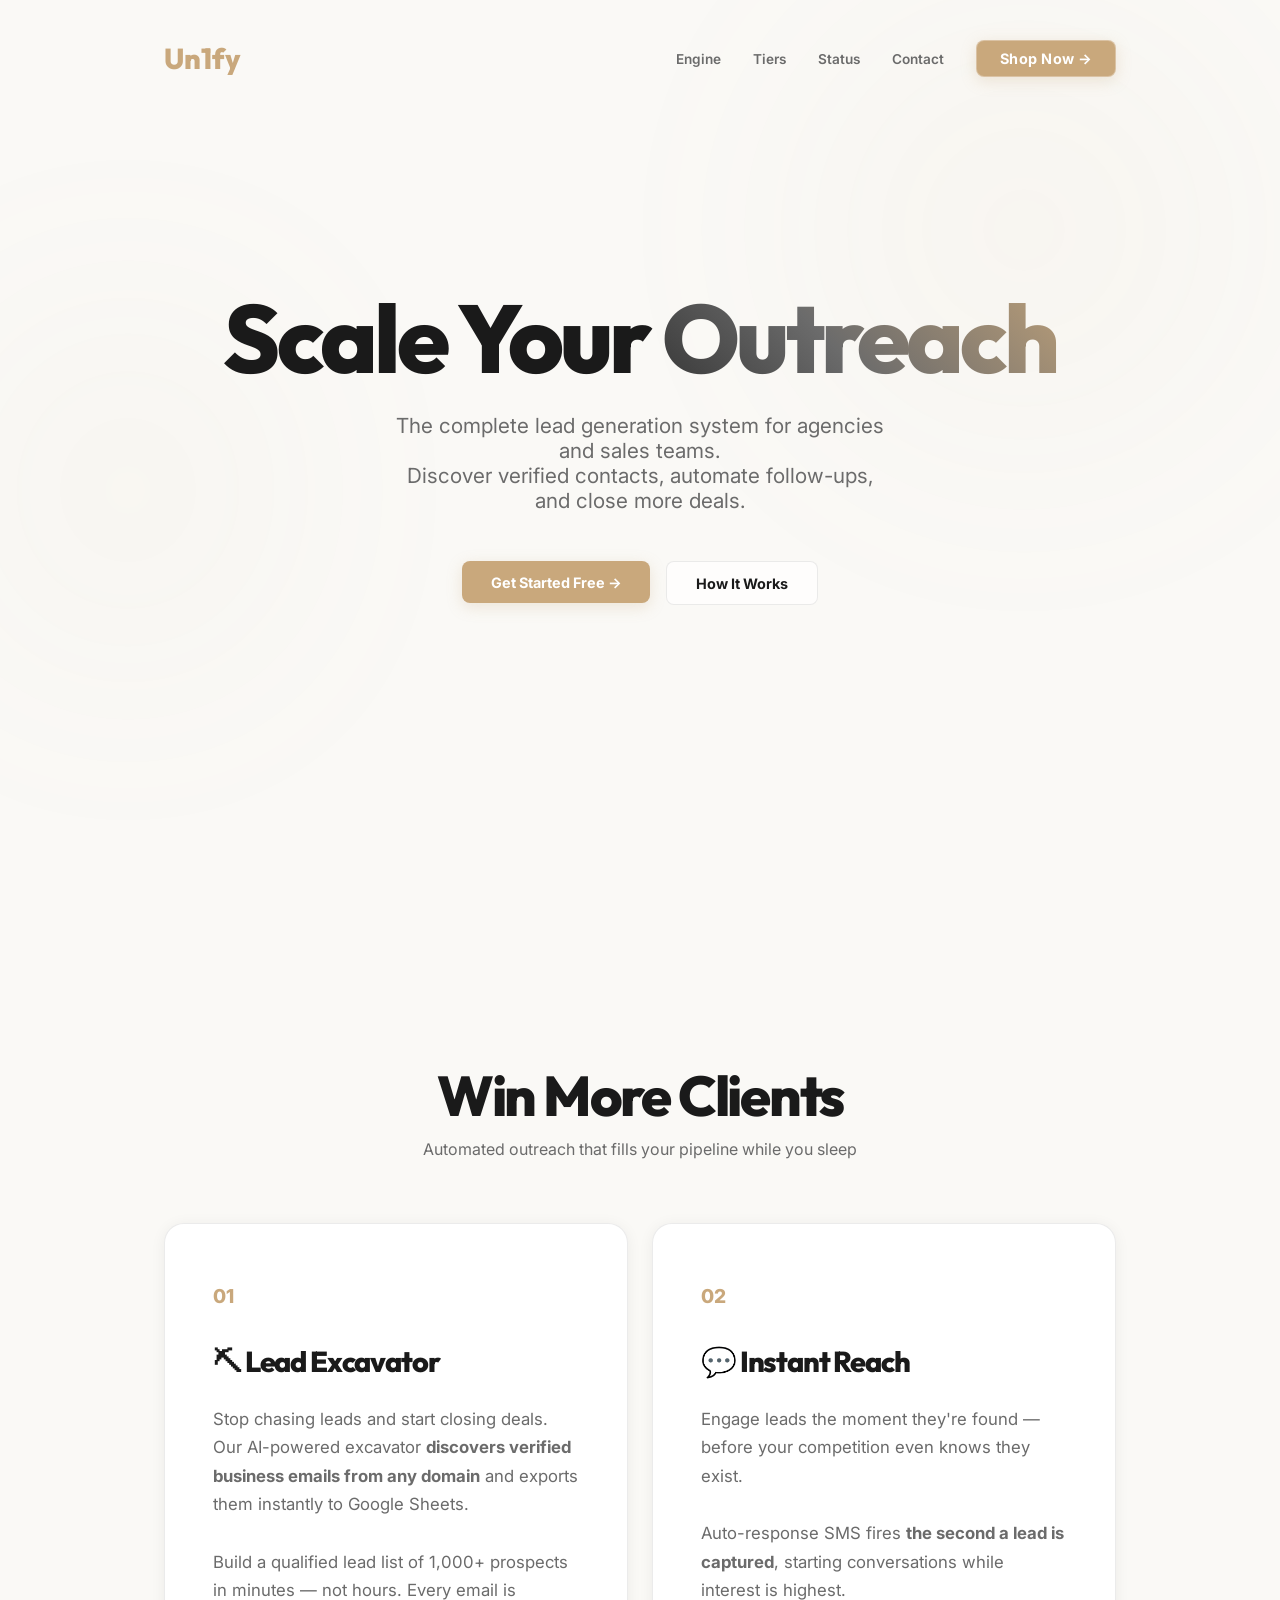
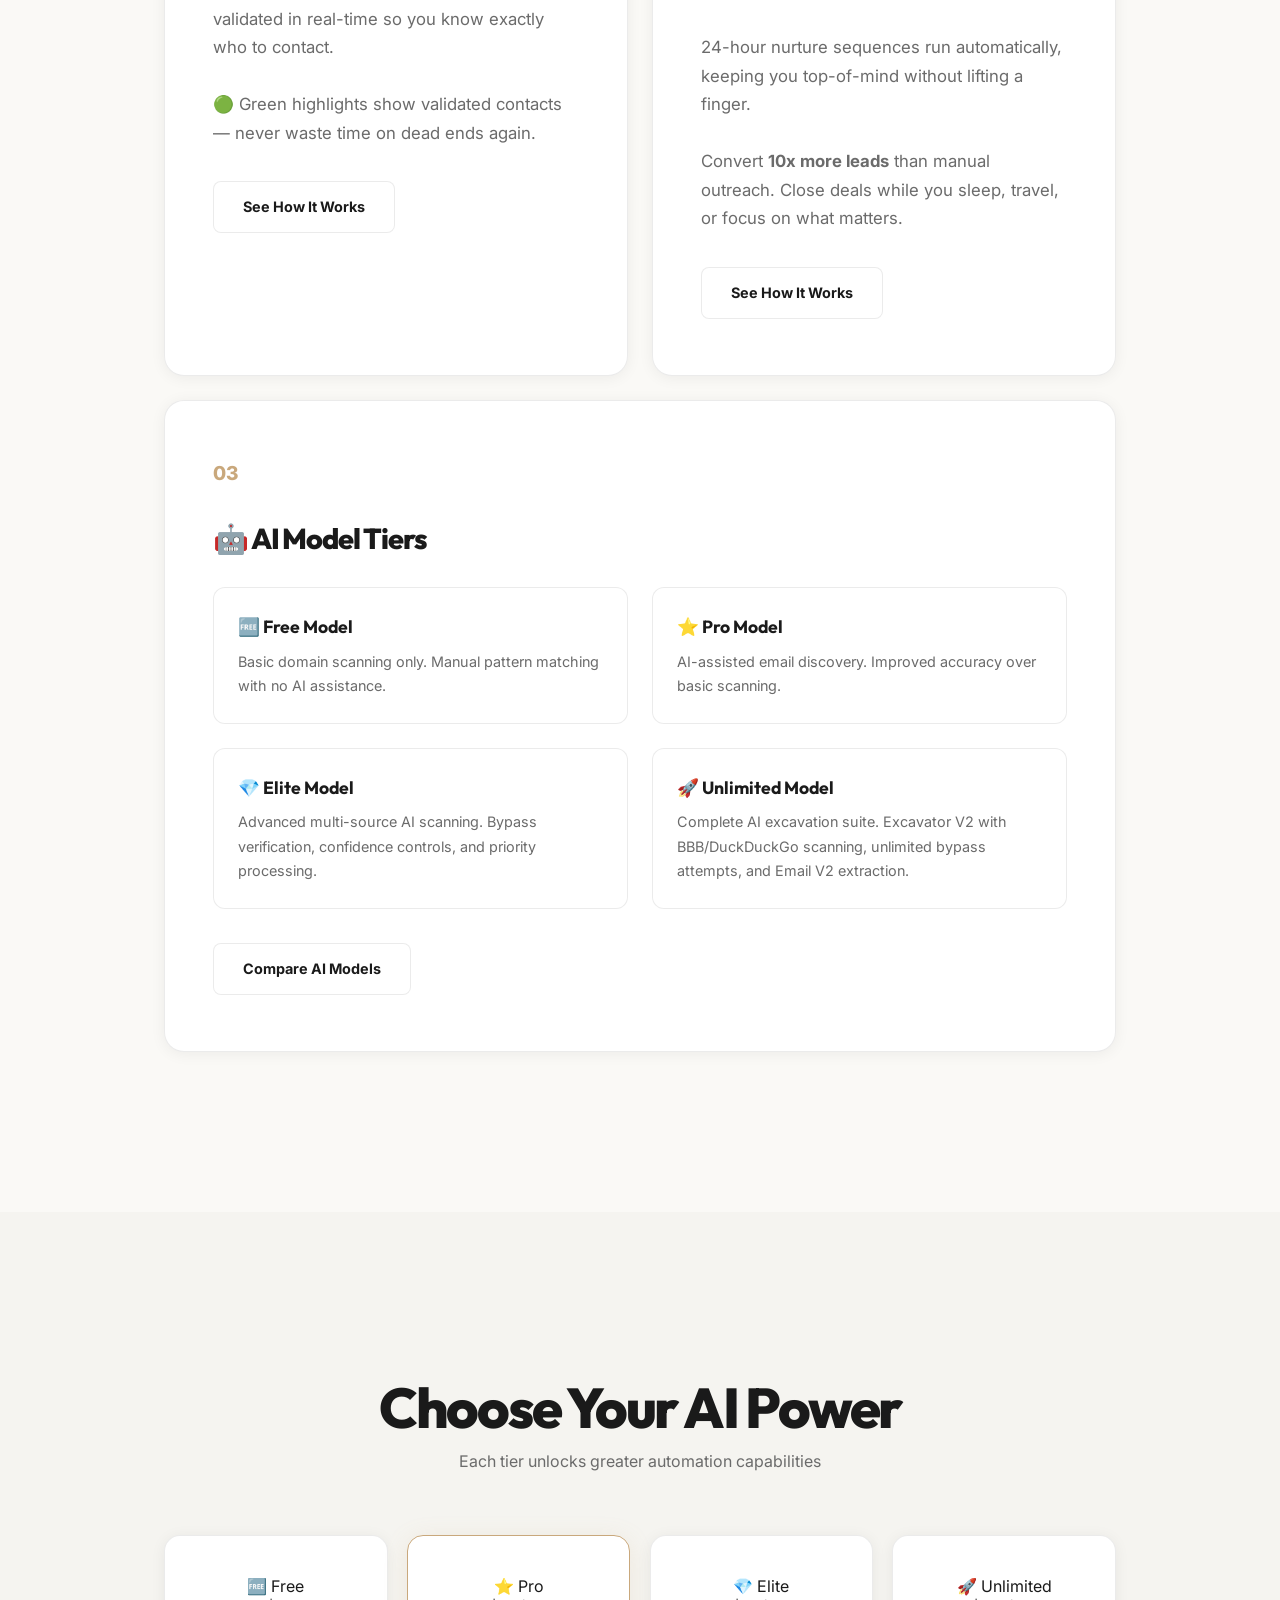
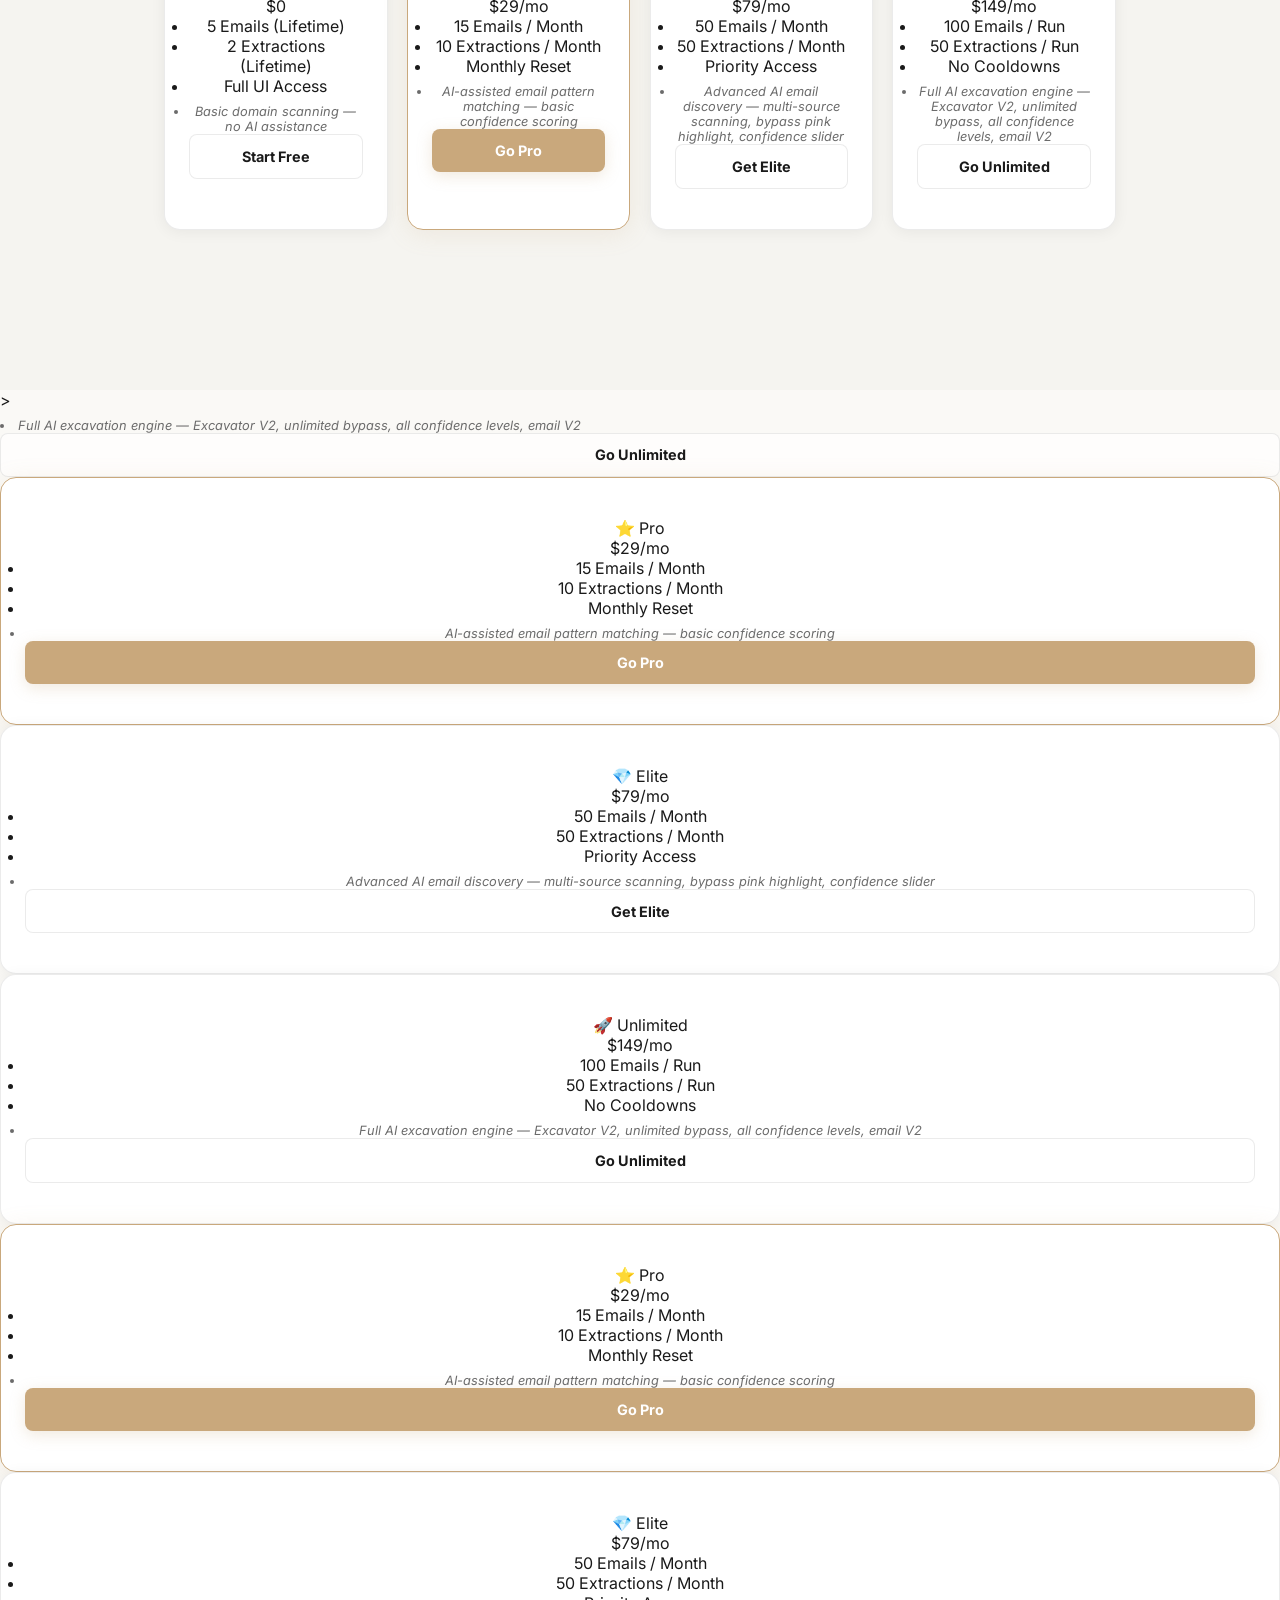
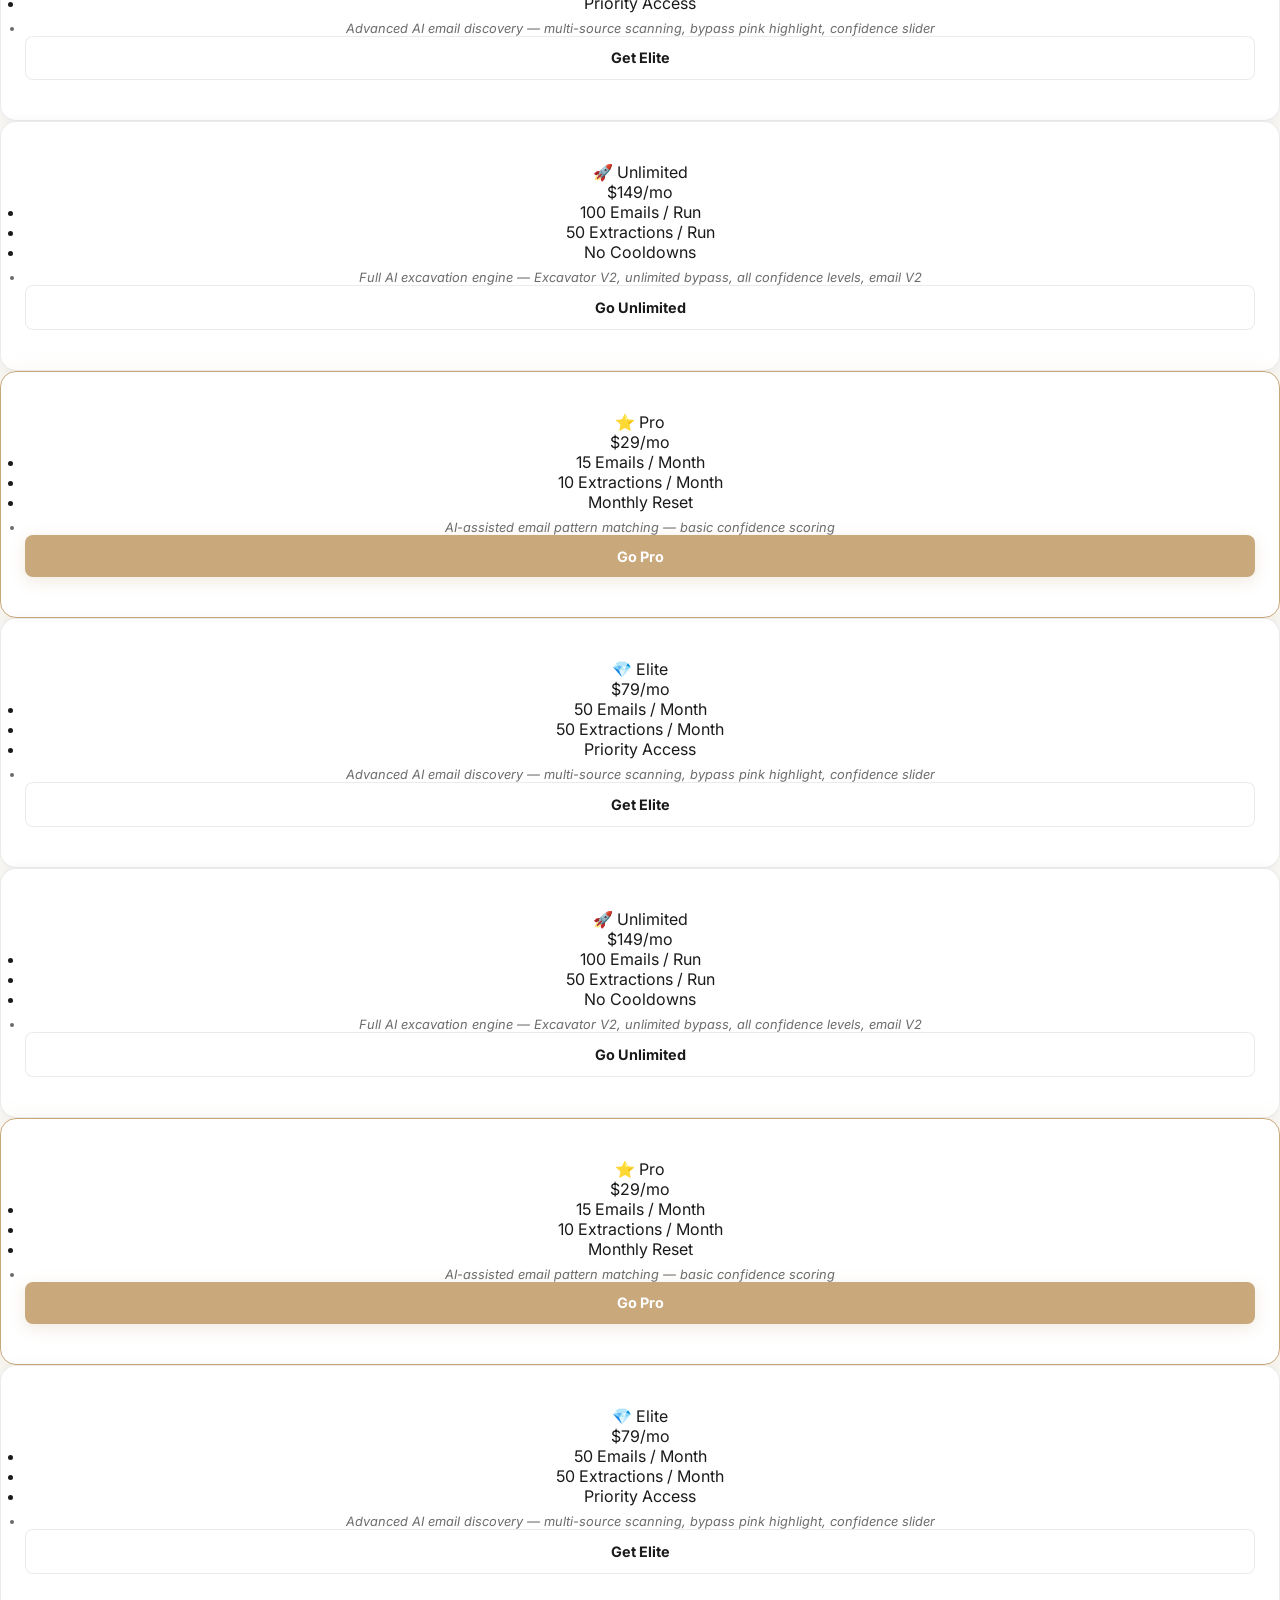
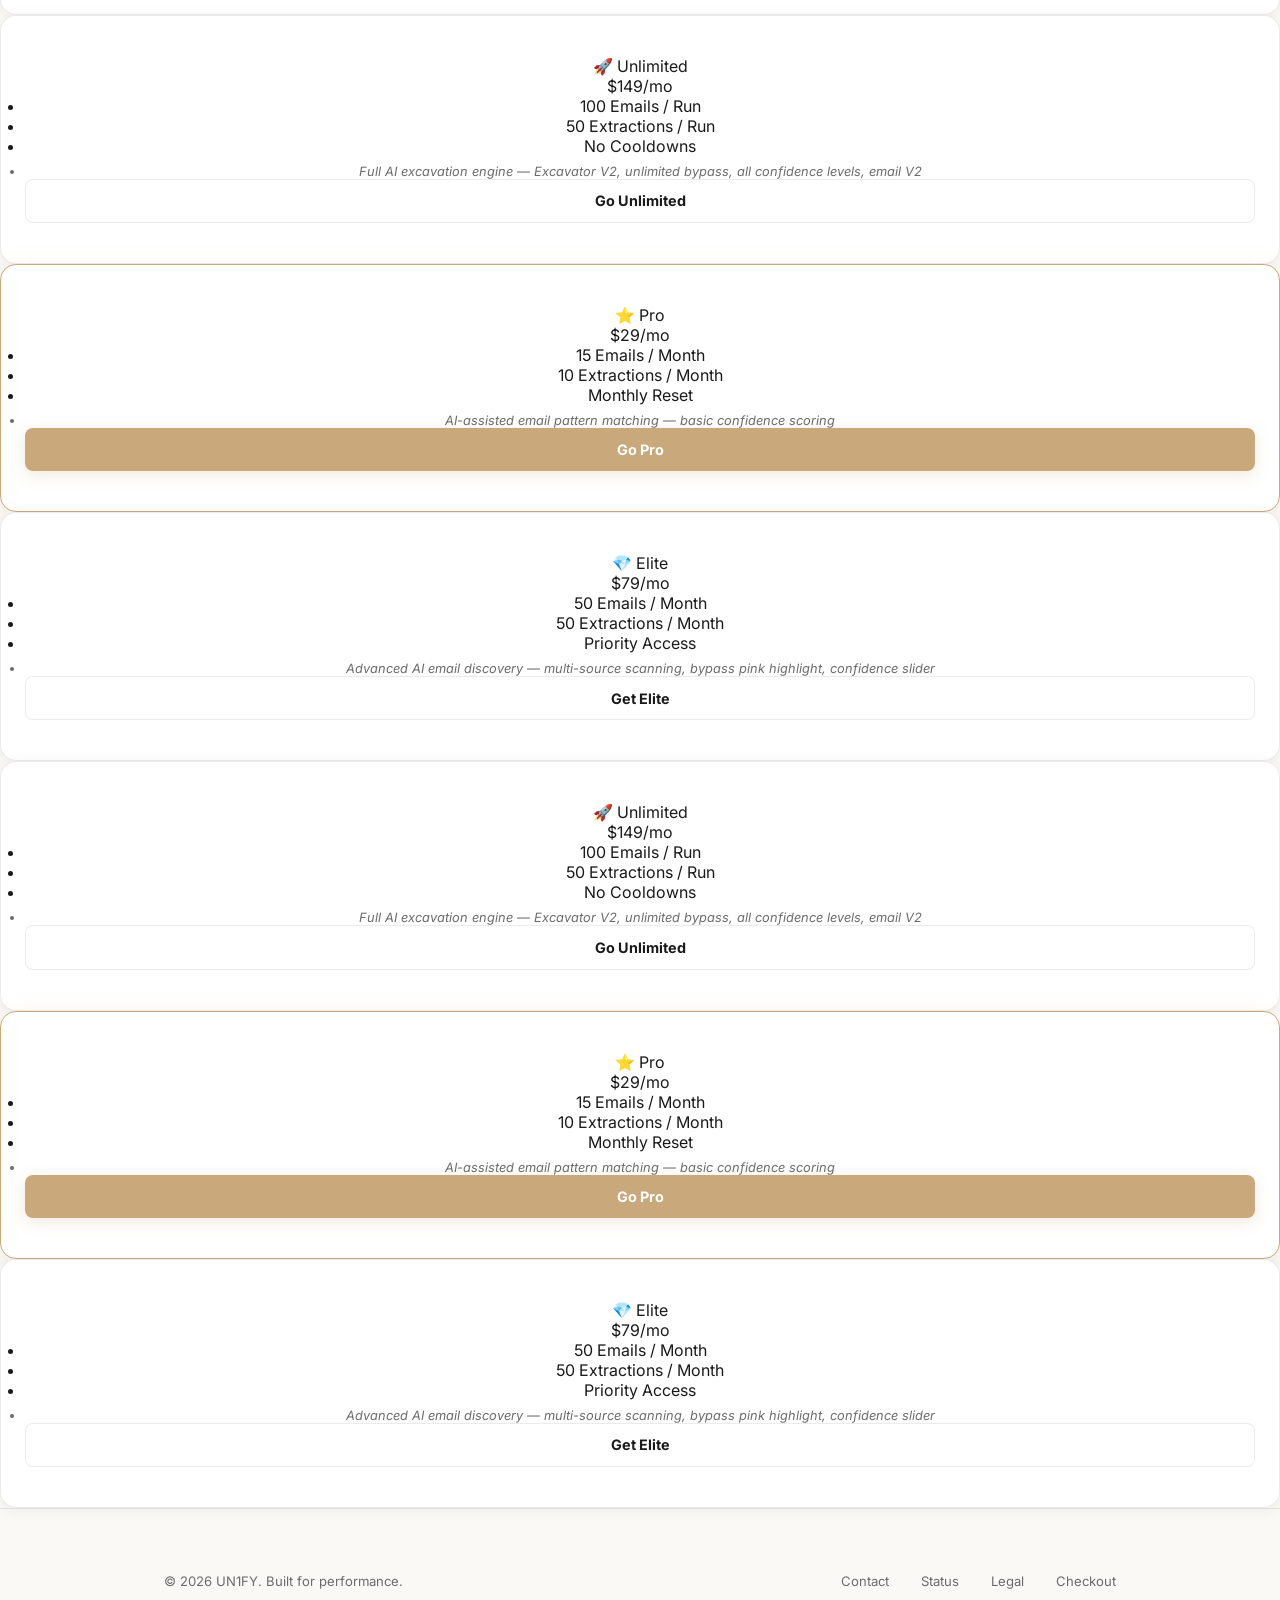
==== index.html @ 2f8fa37e "Add files via upload" ====
<!DOCTYPE html>
<html lang="en">
<head>
    <meta charset="UTF-8">
    <meta name="viewport" content="width=device-width, initial-scale=1.0">
    <title>Un1fy | Lead & SMS Engine</title>
    <link rel="preconnect" href="https://fonts.googleapis.com">
    <link rel="preconnect" href="https://fonts.gstatic.com" crossorigin>
    <link href="https://fonts.googleapis.com/css2?family=Outfit:wght@800&family=Inter:wght@400;600;700&display=swap" rel="stylesheet">
    <link rel="stylesheet" href="style.css">
</head>
<body>
    <!-- Loading Screen -->
    <div class="loading-screen" id="loading-screen">
        <div class="loading-logo">Un1fy</div>
        <div class="loading-bar-container">
            <div class="loading-bar"></div>
        </div>
        <div class="loading-dots">
            <div class="loading-dot"></div>
            <div class="loading-dot"></div>
            <div class="loading-dot"></div>
        </div>
    </div>

    <div class="accent-glow" style="top: -10%; right: -5%;"></div>
    <div class="accent-glow" style="bottom: 10%; left: -5%; width: 30vw;"></div>

    <nav class="navbar">
        <div class="container">
            <a href="index.html" class="logo">
                <span class="logo-pulse">Un1fy</span>
            </a>
            <ul class="nav-links">
                <li><a href="#features">Engine</a></li>
                <li><a href="#pricing">Tiers</a></li>
                <li><a href="status.html">Status</a></li>
                <li><a href="contact.html">Contact</a></li>
                <li>
                    <div class="magnetic-wrap">
                        <a href="checkout.html" class="btn btn-primary magnetic" style="color: #FFF !important; font-weight: 700; font-size: 0.9rem; letter-spacing: 0.5px; border: 1px solid rgba(255,255,255,0.3); padding: 0.55rem 1.4rem;">Shop Now →</a>
                    </div>
                </li>
            </ul>
        </div>
    </nav>

            <header class="hero">
                <div class="container">
                    <div class="hero-content reveal">
                        <h1>Scale Your <span class="text-gradient">Outreach</span></h1>
                        <p>The complete lead generation system for agencies and sales teams.<br>Discover verified contacts, automate follow-ups, and close more deals.</p>
                        <div class="hero-btns">
                            <div class="magnetic-wrap">
                                <a href="checkout.html" class="btn btn-primary magnetic">Get Started Free →</a>
                            </div>
                            <div class="magnetic-wrap">
                                <a href="#features" class="btn btn-outline magnetic">How It Works</a>
                            </div>
                        </div>
                    </div>
                </div>
            </header>

    <section id="features" class="features">
        <div class="container">
            <div class="section-header reveal" style="text-align:center; margin-bottom: 4rem;">
                <h2 style="font-size: 3.5rem; margin-bottom: 0.5rem;">Win More Clients</h2>
                <p style="color: var(--dim);">Automated outreach that fills your pipeline while you sleep</p>
            </div>
            <div class="feature-grid">
                <div class="feature-card reveal">
                    <span>01</span>
                    <h3>⛏ Lead Excavator</h3>
                    <p>Stop chasing leads and start closing deals. Our AI-powered excavator <strong>discovers verified business emails from any domain</strong> and exports them instantly to Google Sheets.<br><br>Build a qualified lead list of 1,000+ prospects in minutes — not hours. Every email is validated in real-time so you know exactly who to contact.<br><br>🟢 Green highlights show validated contacts — never waste time on dead ends again.</p>
                    <div class="magnetic-wrap" style="margin-top: 1.5rem; display: block;"><a href="#pricing" class="btn btn-outline magnetic">See How It Works</a></div>
                </div>
                <div class="feature-card reveal">
                    <span>02</span>
                    <h3>💬 Instant Reach</h3>
                    <p>Engage leads the moment they're found — before your competition even knows they exist.<br><br>Auto-response SMS fires <strong>the second a lead is captured</strong>, starting conversations while interest is highest.<br><br>24-hour nurture sequences run automatically, keeping you top-of-mind without lifting a finger.<br><br>Convert <strong>10x more leads</strong> than manual outreach. Close deals while you sleep, travel, or focus on what matters.</p>
                    <div class="magnetic-wrap" style="margin-top: 1.5rem; display: block;"><a href="#pricing" class="btn btn-outline magnetic">See How It Works</a></div>
                </div>
                <div class="feature-card reveal" style="grid-column: span 2;">
                    <span>03</span>
                    <h3>🤖 AI Model Tiers</h3>
                    <div style="display: grid; grid-template-columns: repeat(2, 1fr); gap: 1.5rem; margin-top: 1.5rem;">
                        <div style="background: rgba(255,255,255,0.03); border: 1px solid var(--border); border-radius: 12px; padding: 1.5rem;">
                            <h4 style="font-family: 'Outfit', sans-serif; font-size: 1.1rem; margin-bottom: 0.5rem;">🆓 Free Model</h4>
                            <p style="font-size: 0.9rem;">Basic domain scanning only. Manual pattern matching with no AI assistance.</p>
                        </div>
                        <div style="background: rgba(255,255,255,0.03); border: 1px solid var(--border); border-radius: 12px; padding: 1.5rem;">
                            <h4 style="font-family: 'Outfit', sans-serif; font-size: 1.1rem; margin-bottom: 0.5rem;">⭐ Pro Model</h4>
                            <p style="font-size: 0.9rem;">AI-assisted email discovery. Improved accuracy over basic scanning.</p>
                        </div>
                        <div style="background: rgba(255,255,255,0.03); border: 1px solid var(--border); border-radius: 12px; padding: 1.5rem;">
                            <h4 style="font-family: 'Outfit', sans-serif; font-size: 1.1rem; margin-bottom: 0.5rem;">💎 Elite Model</h4>
                            <p style="font-size: 0.9rem;">Advanced multi-source AI scanning. Bypass verification, confidence controls, and priority processing.</p>
                        </div>
                        <div style="background: rgba(255,255,255,0.03); border: 1px solid var(--border); border-radius: 12px; padding: 1.5rem;">
                            <h4 style="font-family: 'Outfit', sans-serif; font-size: 1.1rem; margin-bottom: 0.5rem;">🚀 Unlimited Model</h4>
                            <p style="font-size: 0.9rem;">Complete AI excavation suite. Excavator V2 with BBB/DuckDuckGo scanning, unlimited bypass attempts, and Email V2 extraction.</p>
                        </div>
                    </div>
                    <div class="magnetic-wrap" style="margin-top: 1.5rem; display: block;"><a href="#pricing" class="btn btn-outline magnetic">Compare AI Models</a></div>
                </div>
            </div>
        </div>
    </section>

    <section id="pricing" class="pricing">
        <div class="container">
            <div class="section-header reveal" style="text-align:center; margin-bottom: 4rem;">
                <h2 style="font-size: 3.5rem; margin-bottom: 0.5rem;">Choose Your AI Power</h2>
                <p style="color: var(--dim);">Each tier unlocks greater automation capabilities</p>
            </div>
            <div class="pricing-grid">
                <div class="pricing-card reveal">
                    <div class="tier">🆓 Free</div>
                    <div class="price">$0</div>
                    <ul class="tier-features">
                        <li>5 Emails (Lifetime)</li>
                        <li>2 Extractions (Lifetime)</li>
                        <li>Full UI Access</li>
                        <li style="color: var(--dim); font-style: italic; font-size: 0.8rem; margin-top: 0.5rem;">Basic domain scanning — no AI assistance</li>
                    </ul>
                    <a href="checkout.html?plan=free" class="btn btn-outline" style="display:block; text-align:center;">Start Free</a>
                    <div class="effect-container"></div>
                </div>
                <div class="pricing-card featured reveal">
                    <div class="tier">⭐ Pro</div>
                    <div class="price">$29<span>/mo</span></div>
                    <ul class="tier-features">
                        <li>15 Emails / Month</li>
                        <li>10 Extractions / Month</li>
                        <li>Monthly Reset</li>
                        <li style="color: var(--dim); font-style: italic; font-size: 0.8rem; margin-top: 0.5rem;">AI-assisted email pattern matching — basic confidence scoring</li>
                    </ul>
                    <a href="checkout.html?plan=pro" class="btn btn-primary" style="display:block; text-align:center;">Go Pro</a>
                    <div class="effect-container">
                        <div class="star-effect"></div>
                    </div>
                </div>
                <div class="pricing-card reveal">
                    <div class="tier">💎 Elite</div>
                    <div class="price">$79<span>/mo</span></div>
                    <ul class="tier-features">
                        <li>50 Emails / Month</li>
                        <li>50 Extractions / Month</li>
                        <li>Priority Access</li>
                        <li style="color: var(--dim); font-style: italic; font-size: 0.8rem; margin-top: 0.5rem;">Advanced AI email discovery — multi-source scanning, bypass pink highlight, confidence slider</li>
                    </ul>
                    <a href="checkout.html?plan=elite" class="btn btn-outline" style="display:block; text-align:center;">Get Elite</a>
                    <div class="effect-container">
                        <div class="gem-effect"></div>
                    </div>
                </div>
                <div class="pricing-card reveal">
                    <div class="tier">🚀 Unlimited</div>
                    <div class="price">$149<span>/mo</span></div>
                    <ul class="tier-features">
                        <li>100 Emails / Run</li>
                        <li>50 Extractions / Run</li>
                        <li>No Cooldowns</li>
                        <li style="color: var(--dim); font-style: italic; font-size: 0.8rem; margin-top: 0.5rem;">Full AI excavation engine — Excavator V2, unlimited bypass, all confidence levels, email V2</li>
                    </ul>
                    <a href="checkout.html?plan=unlimited" class="btn btn-outline" style="display:block; text-align:center;">Go Unlimited</a>
                    <div class="effect-container">
                        <div class="rocket-effect"></div>
                    </div>
                </div>
            </div>
        </div>
    </section>>
                        <li style="color: var(--dim); font-style: italic; font-size: 0.8rem; margin-top: 0.5rem;">Full AI excavation engine — Excavator V2, unlimited bypass, all confidence levels, email V2</li>
                    </ul>
                    <a href="checkout.html?plan=unlimited" class="btn btn-outline" style="display:block; text-align:center;">Go Unlimited</a>
                    <div class="effect-container">
                        <div class="rocket-effect"></div>
                    </div>
                </div>
            </div>
                <div class="pricing-card featured reveal">
                    <div class="tier">⭐ Pro</div>
                    <div class="price">$29<span>/mo</span></div>
                    <ul class="tier-features">
                        <li>15 Emails / Month</li>
                        <li>10 Extractions / Month</li>
                        <li>Monthly Reset</li>
                        <li style="color: var(--dim); font-style: italic; font-size: 0.8rem; margin-top: 0.5rem;">AI-assisted email pattern matching — basic confidence scoring</li>
                    </ul>
                    <a href="checkout.html?plan=pro" class="btn btn-primary" style="display:block; text-align:center;">Go Pro</a>
                    <div class="effect-container">
                        <div class="star-effect"></div>
                    </div>
                </div>
                <div class="pricing-card reveal">
                    <div class="tier">💎 Elite</div>
                    <div class="price">$79<span>/mo</span></div>
                    <ul class="tier-features">
                        <li>50 Emails / Month</li>
                        <li>50 Extractions / Month</li>
                        <li>Priority Access</li>
                        <li style="color: var(--dim); font-style: italic; font-size: 0.8rem; margin-top: 0.5rem;">Advanced AI email discovery — multi-source scanning, bypass pink highlight, confidence slider</li>
                    </ul>
                    <a href="checkout.html?plan=elite" class="btn btn-outline" style="display:block; text-align:center;">Get Elite</a>
                    <div class="effect-container">
                        <div class="gem-effect"></div>
                    </div>
                </div>
                <div class="pricing-card reveal">
                    <div class="tier">🚀 Unlimited</div>
                    <div class="price">$149<span>/mo</span></div>
                    <ul class="tier-features">
                        <li>100 Emails / Run</li>
                        <li>50 Extractions / Run</li>
                        <li>No Cooldowns</li>
                        <li style="color: var(--dim); font-style: italic; font-size: 0.8rem; margin-top: 0.5rem;">Full AI excavation engine — Excavator V2, unlimited bypass, all confidence levels, email V2</li>
                    </ul>
                    <a href="checkout.html?plan=unlimited" class="btn btn-outline" style="display:block; text-align:center;">Go Unlimited</a>
                    <div class="effect-container">
                        <div class="rocket-effect"></div>
                    </div>
                </div>
            </div>
                <div class="pricing-card featured reveal">
                    <div class="tier">⭐ Pro</div>
                    <div class="price">$29<span>/mo</span></div>
                    <ul class="tier-features">
                        <li>15 Emails / Month</li>
                        <li>10 Extractions / Month</li>
                        <li>Monthly Reset</li>
                        <li style="color: var(--dim); font-style: italic; font-size: 0.8rem; margin-top: 0.5rem;">AI-assisted email pattern matching — basic confidence scoring</li>
                    </ul>
                    <a href="checkout.html?plan=pro" class="btn btn-primary" style="display:block; text-align:center;">Go Pro</a>
                    <div class="effect-container">
                        <div class="star-effect"></div>
                    </div>
                </div>
                <div class="pricing-card reveal">
                    <div class="tier">💎 Elite</div>
                    <div class="price">$79<span>/mo</span></div>
                    <ul class="tier-features">
                        <li>50 Emails / Month</li>
                        <li>50 Extractions / Month</li>
                        <li>Priority Access</li>
                        <li style="color: var(--dim); font-style: italic; font-size: 0.8rem; margin-top: 0.5rem;">Advanced AI email discovery — multi-source scanning, bypass pink highlight, confidence slider</li>
                    </ul>
                    <a href="checkout.html?plan=elite" class="btn btn-outline" style="display:block; text-align:center;">Get Elite</a>
                    <div class="effect-container">
                        <div class="gem-effect"></div>
                    </div>
                </div>
                <div class="pricing-card reveal">
                    <div class="tier">🚀 Unlimited</div>
                    <div class="price">$149<span>/mo</span></div>
                    <ul class="tier-features">
                        <li>100 Emails / Run</li>
                        <li>50 Extractions / Run</li>
                        <li>No Cooldowns</li>
                        <li style="color: var(--dim); font-style: italic; font-size: 0.8rem; margin-top: 0.5rem;">Full AI excavation engine — Excavator V2, unlimited bypass, all confidence levels, email V2</li>
                    </ul>
                    <a href="checkout.html?plan=unlimited" class="btn btn-outline" style="display:block; text-align:center;">Go Unlimited</a>
                    <div class="effect-container">
                        <div class="rocket-effect"></div>
                    </div>
                </div>
            </div>
                <div class="pricing-card featured reveal">
                    <div class="tier">⭐ Pro</div>
                    <div class="price">$29<span>/mo</span></div>
                    <ul class="tier-features">
                        <li>15 Emails / Month</li>
                        <li>10 Extractions / Month</li>
                        <li>Monthly Reset</li>
                        <li style="color: var(--dim); font-style: italic; font-size: 0.8rem; margin-top: 0.5rem;">AI-assisted email pattern matching — basic confidence scoring</li>
                    </ul>
                    <a href="checkout.html?plan=pro" class="btn btn-primary" style="display:block; text-align:center;">Go Pro</a>
                </div>
                <div class="pricing-card reveal">
                    <div class="tier">💎 Elite</div>
                    <div class="price">$79<span>/mo</span></div>
                    <ul class="tier-features">
                        <li>50 Emails / Month</li>
                        <li>50 Extractions / Month</li>
                        <li>Priority Access</li>
                        <li style="color: var(--dim); font-style: italic; font-size: 0.8rem; margin-top: 0.5rem;">Advanced AI email discovery — multi-source scanning, bypass pink highlight, confidence slider</li>
                    </ul>
                    <a href="checkout.html?plan=elite" class="btn btn-outline" style="display:block; text-align:center;">Get Elite</a>
                </div>
                <div class="pricing-card reveal">
                    <div class="tier">🚀 Unlimited</div>
                    <div class="price">$149<span>/mo</span></div>
                    <ul class="tier-features">
                        <li>100 Emails / Run</li>
                        <li>50 Extractions / Run</li>
                        <li>No Cooldowns</li>
                        <li style="color: var(--dim); font-style: italic; font-size: 0.8rem; margin-top: 0.5rem;">Full AI excavation engine — Excavator V2, unlimited bypass, all confidence levels, email V2</li>
                    </ul>
                    <a href="checkout.html?plan=unlimited" class="btn btn-outline" style="display:block; text-align:center;">Go Unlimited</a>
                </div>
                <div class="pricing-card featured reveal">
                    <div class="tier">⭐ Pro</div>
                    <div class="price">$29<span>/mo</span></div>
                    <ul class="tier-features">
                        <li>15 Emails / Month</li>
                        <li>10 Extractions / Month</li>
                        <li>Monthly Reset</li>
                        <li style="color: var(--dim); font-style: italic; font-size: 0.8rem; margin-top: 0.5rem;">AI-assisted email pattern matching — basic confidence scoring</li>
                    </ul>
                    <a href="checkout.html?plan=pro" class="btn btn-primary" style="display:block; text-align:center;">Go Pro</a>
                </div>
                <div class="pricing-card reveal">
                    <div class="tier">💎 Elite</div>
                    <div class="price">$79<span>/mo</span></div>
                    <ul class="tier-features">
                        <li>50 Emails / Month</li>
                        <li>50 Extractions / Month</li>
                        <li>Priority Access</li>
                        <li style="color: var(--dim); font-style: italic; font-size: 0.8rem; margin-top: 0.5rem;">Advanced AI email discovery — multi-source scanning, bypass pink highlight, confidence slider</li>
                    </ul>
                    <a href="checkout.html?plan=elite" class="btn btn-outline" style="display:block; text-align:center;">Get Elite</a>
                </div>
                <div class="pricing-card reveal">
                    <div class="tier">🚀 Unlimited</div>
                    <div class="price">$149<span>/mo</span></div>
                    <ul class="tier-features">
                        <li>100 Emails / Run</li>
                        <li>50 Extractions / Run</li>
                        <li>No Cooldowns</li>
                        <li style="color: var(--dim); font-style: italic; font-size: 0.8rem; margin-top: 0.5rem;">Full AI excavation engine — Excavator V2, unlimited bypass, all confidence levels, email V2</li>
                    </ul>
                    <a href="checkout.html?plan=unlimited" class="btn btn-outline" style="display:block; text-align:center;">Go Unlimited</a>
                </div>
                <div class="pricing-card featured reveal">
                    <div class="tier">⭐ Pro</div>
                    <div class="price">$29<span>/mo</span></div>
                    <ul class="tier-features">
                        <li>15 Emails / Month</li>
                        <li>10 Extractions / Month</li>
                        <li>Monthly Reset</li>
                        <li style="color: var(--dim); font-style: italic; font-size: 0.8rem; margin-top: 0.5rem;">AI-assisted email pattern matching — basic confidence scoring</li>
                    </ul>
                    <a href="checkout.html?plan=pro" class="btn btn-primary" style="display:block; text-align:center;">Go Pro</a>
                </div>
                <div class="pricing-card reveal">
                    <div class="tier">💎 Elite</div>
                    <div class="price">$79<span>/mo</span></div>
                    <ul class="tier-features">
                        <li>50 Emails / Month</li>
                        <li>50 Extractions / Month</li>
                        <li>Priority Access</li>
                        <li style="color: var(--dim); font-style: italic; font-size: 0.8rem; margin-top: 0.5rem;">Advanced AI email discovery — multi-source scanning, bypass pink highlight, confidence slider</li>
                    </ul>
                    <a href="checkout.html?plan=elite" class="btn btn-outline" style="display:block; text-align:center;">Get Elite</a>
                </div>
                <div class="pricing-card reveal">
                    <div class="tier">🚀 Unlimited</div>
                    <div class="price">$149<span>/mo</span></div>
                    <ul class="tier-features">
                        <li>100 Emails / Run</li>
                        <li>50 Extractions / Run</li>
                        <li>No Cooldowns</li>
                        <li style="color: var(--dim); font-style: italic; font-size: 0.8rem; margin-top: 0.5rem;">Full AI excavation engine — Excavator V2, unlimited bypass, all confidence levels, email V2</li>
                    </ul>
                    <a href="checkout.html?plan=unlimited" class="btn btn-outline" style="display:block; text-align:center;">Go Unlimited</a>
                </div>
                <div class="pricing-card featured reveal">
                    <div class="tier">⭐ Pro</div>
                    <div class="price">$29<span>/mo</span></div>
                    <ul class="tier-features">
                        <li>15 Emails / Month</li>
                        <li>10 Extractions / Month</li>
                        <li>Monthly Reset</li>
                        <li style="color: var(--dim); font-style: italic; font-size: 0.8rem; margin-top: 0.5rem;">AI-assisted email pattern matching — basic confidence scoring</li>
                    </ul>
                    <a href="checkout.html?plan=pro" class="btn btn-primary" style="display:block; text-align:center;">Go Pro</a>
                </div>
                <div class="pricing-card reveal">
                    <div class="tier">💎 Elite</div>
                    <div class="price">$79<span>/mo</span></div>
                    <ul class="tier-features">
                        <li>50 Emails / Month</li>
                        <li>50 Extractions / Month</li>
                        <li>Priority Access</li>
                        <li style="color: var(--dim); font-style: italic; font-size: 0.8rem; margin-top: 0.5rem;">Advanced AI email discovery — multi-source scanning, bypass pink highlight, confidence slider</li>
                    </ul>
                    <a href="checkout.html?plan=elite" class="btn btn-outline" style="display:block; text-align:center;">Get Elite</a>
            </div>
        </div>
    </section>

    <footer class="footer" style="padding: 4rem 0; border-top: 1px solid var(--border);">
        <div class="container" style="display: flex; justify-content: space-between; align-items: center; color: var(--dim); font-size: 0.82rem;">
            <p>&copy; 2026 UN1FY. Built for performance.</p>
            <div style="display: flex; gap: 2rem;">
                <a href="contact.html" style="color: var(--dim); text-decoration: none;">Contact</a>
                <a href="status.html" style="color: var(--dim); text-decoration: none;">Status</a>
                <a href="legal.html" style="color: var(--dim); text-decoration: none;">Legal</a>
                <a href="checkout.html" style="color: var(--dim); text-decoration: none;">Checkout</a>
            </div>
        </div>
    </footer>

    <script src="script.js"></script>
    <script>
        window.addEventListener('load', () => {
            setTimeout(() => {
                document.getElementById('loading-screen').classList.add('hidden');
            }, 2000);
        });
    </script>
    <style>
        #global-toast {
            position: fixed;
            top: -100px;
            left: 50%;
            transform: translateX(-50%);
            background: rgba(16, 185, 129, 0.08);
            backdrop-filter: blur(16px);
            -webkit-backdrop-filter: blur(16px);
            border: 1px solid rgba(16, 185, 129, 0.3);
            color: #10B981;
            padding: 1rem 2rem;
            border-radius: 50px;
            font-family: 'Inter', sans-serif;
            font-weight: 600;
            font-size: 0.95rem;
            z-index: 9999;
            display: flex;
            align-items: center;
            gap: 0.75rem;
            box-shadow: 0 10px 30px -10px rgba(16, 185, 129, 0.2);
            transition: top 0.5s cubic-bezier(0.175, 0.885, 0.32, 1.275);
            pointer-events: none;
        }
        #global-toast.show {
            top: 40px;
        }
    </style>
    <script>
        const urlParams = new URLSearchParams(window.location.search);
        const successType = urlParams.get('success');
        
        if (successType) {
            window.history.replaceState({}, document.title, window.location.pathname);
            const toast = document.createElement('div');
            toast.id = 'global-toast';
            
            // Customize text based on the param value
            let msg = "Successfully Delivered!";
            if (successType === 'contact') msg = "Message Sent! We'll reply soon.";
            if (successType === 'checkout') msg = "Trial Requested! Reviewing now.";
            if (successType === 'free_trial') msg = "Plan Requested! Check your email.";
            
            toast.innerHTML = `<span style="font-size:1.2rem;">✅</span> ${msg}`;
            document.body.appendChild(toast);
            
            setTimeout(() => toast.classList.add('show'), 100);
            setTimeout(() => {
                toast.classList.remove('show');
                setTimeout(() => toast.remove(), 500);
            }, 4500);
        }
    </script>
</body>
</html>
---- style.css ----
html, body { background: #faf9f6; color: #1a1a1a; }
:root {
    --bg: #faf9f6;
    --bg-alt: #f5f4f0;
    --fg: #1a1a1a;
    --dim: #6b6b6b;
    --accent: #c9a87c;
    --accent-dim: rgba(201, 168, 124, 0.12);
    --border: rgba(0, 0, 0, 0.08);
    --glass: rgba(255, 255, 255, 0.7);
    --card-bg: #ffffff;
    --shadow: rgba(0, 0, 0, 0.06);
    --shadow-lg: rgba(0, 0, 0, 0.1);
    --beige: #f8f4e9;
    --beige-dim: rgba(248, 244, 233, 0.3);
}

* { margin: 0; padding: 0; box-sizing: border-box; }

body {
    background: var(--bg);
    color: var(--fg);
    font-family: 'Inter', sans-serif;
    overflow-x: hidden;
    -webkit-font-smoothing: antialiased;
}

h1, h2, h3 { font-family: 'Outfit', sans-serif; font-weight: 800; letter-spacing: -0.04em; }

.container { max-width: 1000px; margin: 0 auto; padding: 0 1.5rem; }

/* ── Loading Screen ── */
.loading-screen {
    position: fixed;
    top: 0;
    left: 0;
    width: 100%;
    height: 100%;
    background: var(--bg);
    display: flex;
    flex-direction: column;
    align-items: center;
    justify-content: center;
    z-index: 10000;
    transition: opacity 0.6s ease, visibility 0.6s ease;
}

.loading-screen.hidden {
    opacity: 0;
    visibility: hidden;
}

.loading-logo {
    font-family: 'Outfit', sans-serif;
    font-size: 3rem;
    font-weight: 800;
    letter-spacing: -0.04em;
    animation: loading-pulse 1.5s ease-in-out infinite;
    margin-bottom: 2.5rem;
}

@keyframes loading-pulse {
    0%, 100% { transform: scale(1); opacity: 0.6; }
    50% { transform: scale(1.08); opacity: 1; }
}

.loading-bar-container {
    width: 200px;
    height: 3px;
    background: var(--border);
    border-radius: 10px;
    overflow: hidden;
    position: relative;
}

.loading-bar {
    height: 100%;
    width: 0%;
    background: linear-gradient(90deg, var(--accent), #e8d5b7);
    border-radius: 10px;
    animation: loading-progress 1.8s ease-out forwards;
}

@keyframes loading-progress {
    0% { width: 0%; }
    30% { width: 40%; }
    60% { width: 70%; }
    100% { width: 100%; }
}

.loading-dots {
    display: flex;
    gap: 8px;
    margin-top: 1.5rem;
}

.loading-dot {
    width: 6px;
    height: 6px;
    border-radius: 50%;
    background: var(--accent);
    animation: dot-bounce 1.4s ease-in-out infinite;
}

.loading-dot:nth-child(2) { animation-delay: 0.2s; }
.loading-dot:nth-child(3) { animation-delay: 0.4s; }

@keyframes dot-bounce {
    0%, 80%, 100% { transform: scale(0.6); opacity: 0.3; }
    40% { transform: scale(1); opacity: 1; }
}

/* ── Animations ── */
@keyframes logo-breathe {
    0%, 100% { transform: scale(1); color: var(--accent); }
    33% { transform: scale(1.05); color: #b8956a; }
    66% { transform: scale(1.03); color: #d4b896; }
}

.logo-pulse {
    display: inline-block;
    animation: logo-breathe 3s ease-in-out infinite;
    color: var(--accent);
    transform-origin: center;
}

@keyframes btn-pulse {
    0%, 100% { box-shadow: 0 0 0 0 rgba(201, 168, 124, 0.4); transform: scale(1); }
    50% { box-shadow: 0 0 0 12px rgba(201, 168, 124, 0); transform: scale(1.02); }
}

.btn-pulsing {
    animation: btn-pulse 2s ease-in-out infinite !important;
}

/* ── Navbar ── */
.navbar {
    padding: 2.5rem 0;
    position: fixed;
    width: 100%;
    top: 0;
    z-index: 1000;
    transition: 0.5s cubic-bezier(0.2, 1, 0.3, 1);
}

.navbar.scrolled {
    padding: 1rem 0;
    background: rgba(250, 249, 246, 0.9);
    backdrop-filter: blur(20px);
    border-bottom: 1px solid var(--border);
    box-shadow: 0 2px 20px var(--shadow);
}

.navbar .container { display: flex; justify-content: space-between; align-items: center; }

.logo {
    font-family: 'Outfit', sans-serif;
    font-weight: 800;
    font-size: 1.8rem;
    color: var(--fg);
    text-decoration: none;
    display: flex;
    align-items: center;
    gap: 0.6rem;
}

.nav-links { list-style: none; display: flex; gap: 2rem; align-items: center; }

.nav-links a {
    text-decoration: none;
    color: var(--dim);
    font-size: 0.85rem;
    font-weight: 600;
    transition: 0.2s;
    cursor: pointer;
}

.nav-links a:hover { color: var(--fg); }

/* ── Buttons ── */
.btn {
    padding: 0.8rem 1.8rem;
    border-radius: 8px;
    text-decoration: none;
    font-weight: 700;
    font-size: 0.9rem;
    transition: transform 0.15s linear, box-shadow 0.3s ease, background 0.2s, border-color 0.2s;
    display: inline-block;
    cursor: pointer;
}

.magnetic-wrap { display: inline-block; padding: 10px; margin: -10px; }

.btn-primary { background: var(--accent); color: #fff; box-shadow: 0 4px 15px rgba(201, 168, 124, 0.25); }
.btn-primary:hover { background: #b8956a; color: #fff; transform: translateY(-2px); box-shadow: 0 6px 20px rgba(201, 168, 124, 0.35); }

.btn-outline { border: 1px solid var(--border); color: var(--fg); background: var(--glass); }
.btn-outline:hover { border-color: var(--accent); background: var(--accent-dim); transform: translateY(-2px); }

/* ── Hero ── */
.hero {
    height: 100vh;
    display: flex;
    align-items: center;
    justify-content: center;
    text-align: center;
    position: relative;
}

.hero-content h1 { font-size: 6rem; line-height: 0.9; margin-bottom: 2rem; position: relative; }
.hero-content h1 .text-gradient {
    background: linear-gradient(45deg, var(--fg), var(--dim), var(--accent), var(--fg));
    background-size: 200% 200%;
    -webkit-background-clip: text;
    background-clip: text;
    -webkit-text-fill-color: transparent;
    animation: gradientShift 3s ease infinite;
}

@keyframes gradientShift {
    0% { background-position: 0% 50%; }
    50% { background-position: 100% 50%; }
    100% { background-position: 0% 50%; }
}
.hero-content p { font-size: 1.3rem; color: var(--dim); margin: 0 auto 3rem; max-width: 500px; }

.hero-btns { display: flex; gap: 1rem; justify-content: center; flex-wrap: wrap; }

/* ── Features ── */
.features { padding: 10rem 0; }

.feature-grid { display: grid; grid-template-columns: repeat(2, 1fr); gap: 1.5rem; }

.feature-card {
    background: var(--card-bg);
    border: 1px solid var(--border);
    padding: 3.5rem 3rem;
    border-radius: 20px;
    transition: transform 0.4s cubic-bezier(0.2, 1, 0.3, 1), box-shadow 0.4s ease, border-color 0.3s ease;
    line-height: 1.7;
    box-shadow: 0 2px 15px var(--shadow);
}

.feature-card:hover {
    border-color: var(--accent);
    transform: translateY(-4px) scale(1.01);
    box-shadow: 0 12px 40px var(--shadow-lg);
}

.feature-card span { font-size: 1.2rem; color: var(--accent); margin-bottom: 1.5rem; display: block; font-weight: 800; }
.feature-card h3 { font-size: 1.8rem; margin-bottom: 1.2rem; }
.feature-card p { color: var(--dim); font-size: 1.05rem; }

/* ── Pricing ── */
.pricing { padding: 10rem 0; background: var(--bg-alt); }

.pricing-grid {
    display: grid;
    grid-template-columns: repeat(4, 1fr);
    gap: 1.2rem;
    padding: 1.5rem;
    margin: -1.5rem;
    position: relative;
    z-index: 1;
}

.pricing-card {
    background: var(--card-bg);
    border: 1px solid var(--border);
    padding: 2.5rem 1.5rem;
    border-radius: 16px;
    text-align: center;
    transition: transform 0.45s cubic-bezier(0.175, 0.885, 0.32, 1.275),
                border-color 0.3s ease,
                box-shadow 0.45s ease;
    position: relative;
    z-index: 1;
    box-shadow: 0 2px 15px var(--shadow);
    overflow: visible;
}

.pricing-card:hover {
    transform: scale(1.08);
    z-index: 10;
    border-color: var(--accent);
    box-shadow: 0 20px 50px var(--shadow-lg);
}

.pricing-card.featured { 
    border-color: var(--accent); 
    box-shadow: 0 4px 25px rgba(201, 168, 124, 0.15);
}

.pricing-card .effect-container {
    position: absolute;
    bottom: -20px;
    left: 50%;
    transform: translateX(-50%);
    width: 60px;
    height: 60px;
    pointer-events: none;
    z-index: 5;
}

.pricing-card .star-effect {
    position: absolute;
    top: 50%;
    left: 50%;
    width: 0;
    height: 0;
    transform: translate(-50%, -50%) rotate(0deg);
}

.pricing-card .star-effect::before,
.pricing-card .star-effect::after {
    content: "";
    position: absolute;
    top: -10px;
    left: -10px;
    width: 20px;
    height: 20px;
    background: linear-gradient(135deg, var(--accent), #e8d5b7);
    clip-path: polygon(50% 0%, 61% 35%, 98% 35%, 68% 57%, 79% 91%, 50% 70%, 21% 91%, 32% 57%, 2% 35%, 39% 35%);
    transform-origin: center;
    opacity: 0;
    animation: starPulse 0.6s ease-out forwards;
}

.pricing-card .star-effect::after {
    transform: rotate(30deg);
}

.pricing-card .gem-effect {
    position: absolute;
    top: 50%;
    left: 50%;
    width: 20px;
    height: 20px;
    transform: translate(-50%, -50%) rotate(0deg);
    background: linear-gradient(135deg, var(--accent), #e8d5b7);
    clip-path: polygon(50% 0%, 60% 20%, 100% 20%, 75% 100%, 25% 100%, 0% 20%, 40% 20%);
    box-shadow: 0 4px 8px rgba(0,0,0,0.2);
    opacity: 0;
    animation: gemSpin 1s ease-out forwards;
}

.pricing-card .rocket-effect {
    position: absolute;
    top: 100%;
    left: 50%;
    width: 24px;
    height: 40px;
    transform: translateX(-50%);
    background: linear-gradient(to top, var(--accent), #e8d5b7);
    border-radius: 4px 4px 2px 2px;
    opacity: 0;
}

.pricing-card .rocket-effect::before {
    content: "";
    position: absolute;
    top: 100%;
    left: 50%;
    width: 0;
    height: 0;
    border-left: 6px solid transparent;
    border-right: 6px solid transparent;
    border-top: 8px solid var(--accent);
    transform: translateX(-50%);
}

.pricing-card .rocket-effect::after {
    content: "";
    position: absolute;
    bottom: -8px;
    left: 50%;
    width: 4px;
    height: 8px;
    background: var(--accent);
    transform: translateX(-50%);
    opacity: 0.7;
}

@keyframes starPulse {
    0% { 
        opacity: 0;
        transform: translate(-50%, -50%) rotate(0deg) scale(0.5);
    }
    50% {
        opacity: 1;
        transform: translate(-50%, -50%) rotate(0deg) scale(1.2);
    }
    100% {
        opacity: 0;
        transform: translate(-50%, -50%) rotate(0deg) scale(0.8);
    }
}

@keyframes gemSpin {
    0% {
        opacity: 0;
        transform: translate(-50%, -50%) rotate(0deg) scale(0.5);
    }
    50% {
        opacity: 1;
        transform: translate(-50%, -50%) rotate(180deg) scale(1.1);
    }
    100% {
        opacity: 0;
        transform: translate(-50%, -50%) rotate(360deg) scale(0.8);
    }
}

@keyframes rocketLaunch {
    0% {
        opacity: 0;
        transform: translateX(-50%) translateY(0);
    }
    50% {
        opacity: 1;
        transform: translateX(-50%) translateY(-30px);
    }
    100% {
        opacity: 0;
        transform: translateX(-50%) translateY(-100px);
    }
}

/* ── Reveal Animations ── */
.reveal { opacity: 0; transform: translateY(30px); transition: 1.2s cubic-bezier(0.2, 1, 0.3, 1); }
.reveal.active { opacity: 1; transform: translateY(0); }

/* ── Background Accents ── */
.accent-glow {
    position: fixed;
    width: 50vw; height: 50vw;
    background: radial-gradient(circle, var(--accent) 0%, transparent 75%);
    opacity: 0.06;
    filter: blur(120px);
    pointer-events: none;
}

/* ── Responsive ── */
@media (max-width: 900px) {
    .pricing-grid { grid-template-columns: repeat(2, 1fr); }
    .hero-content h1 { font-size: 4rem; }
    .feature-grid { grid-template-columns: 1fr; }
}
@media (max-width: 600px) {
    .pricing-grid { grid-template-columns: 1fr; }
    .hero-content h1 { font-size: 3rem; }
}
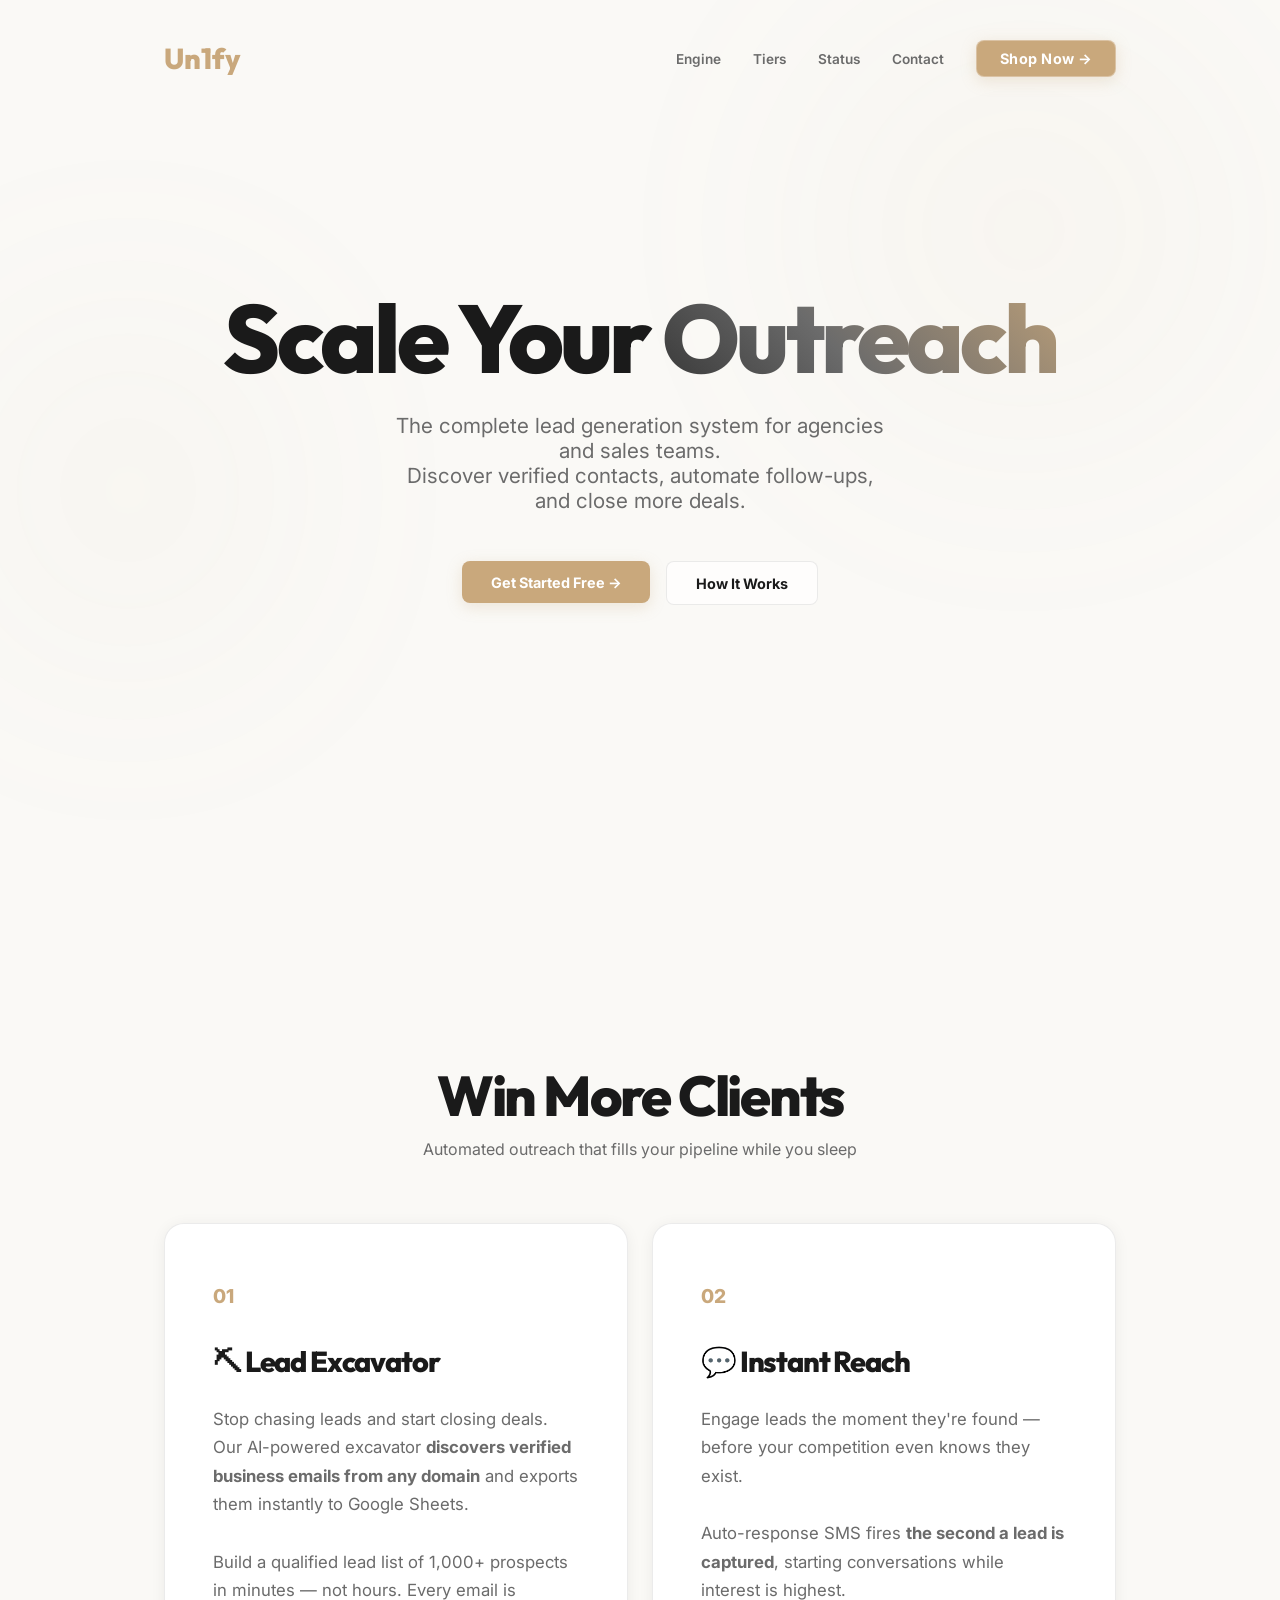
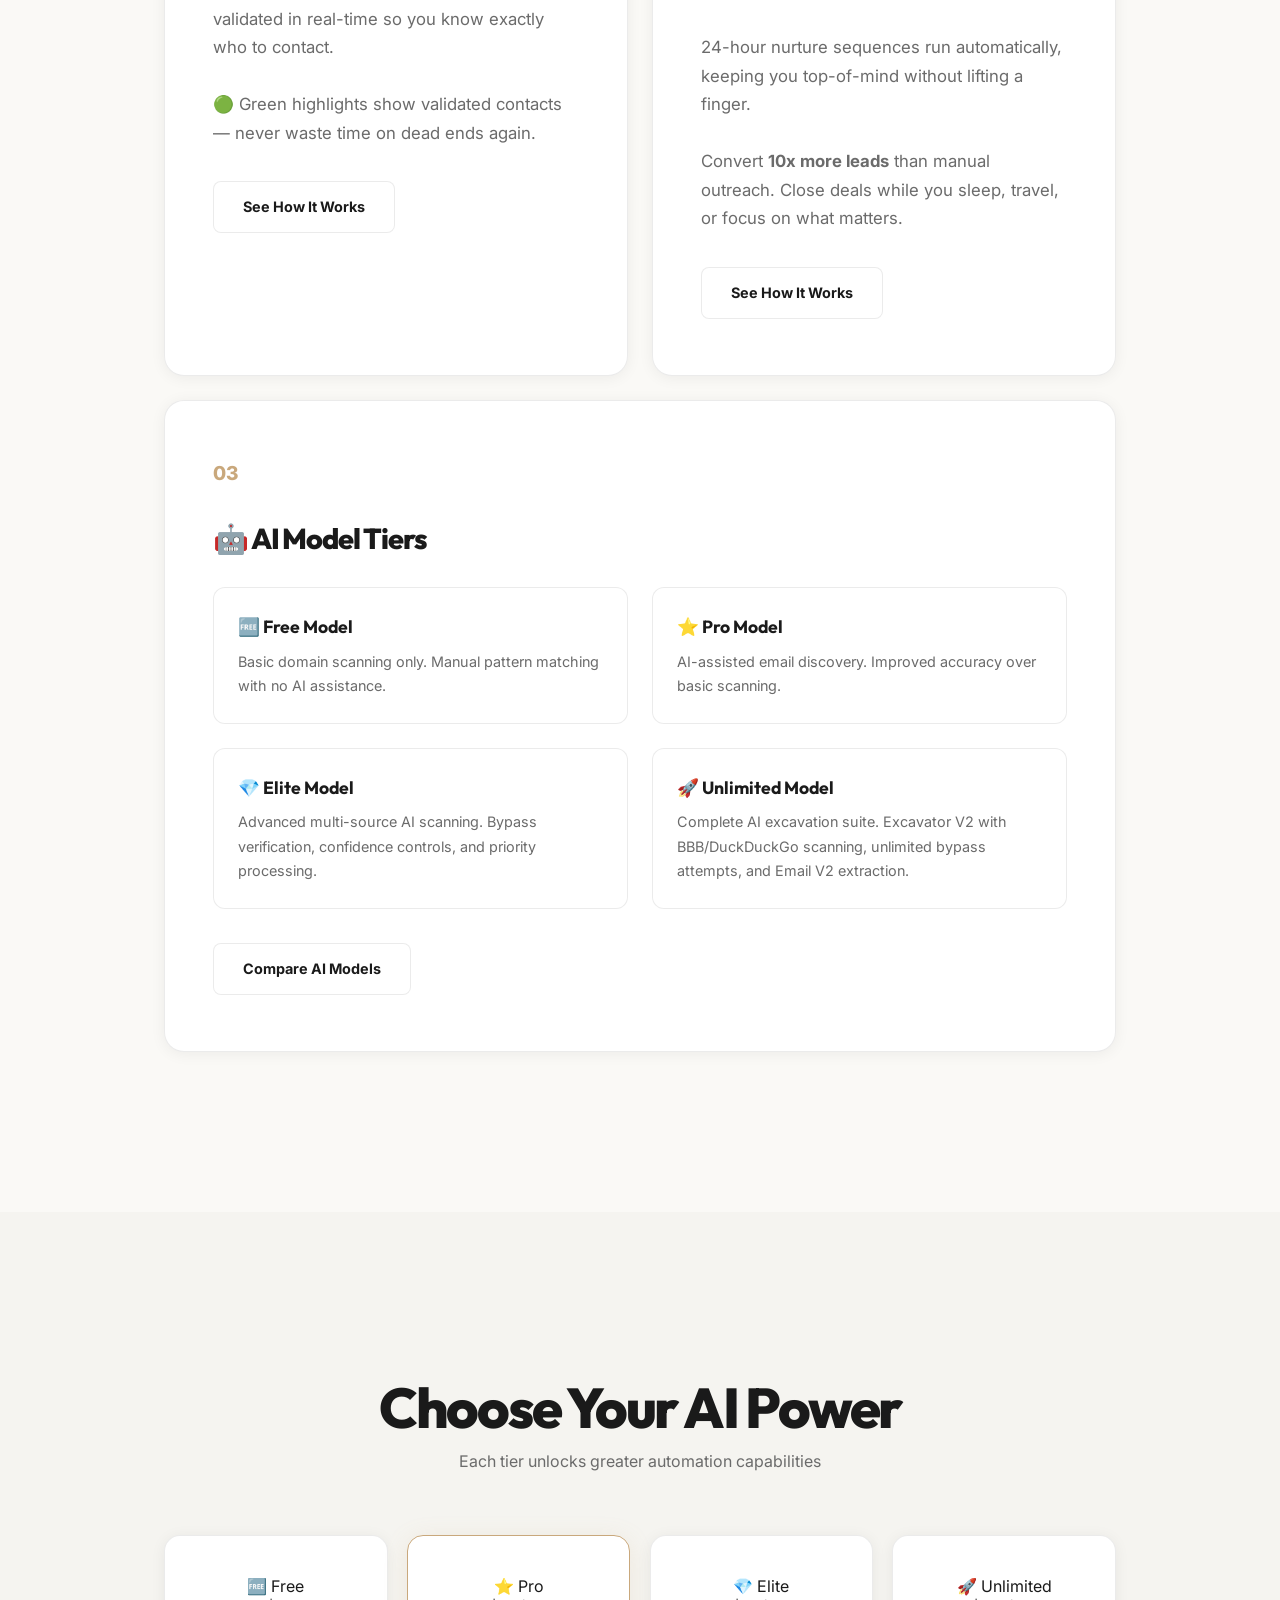
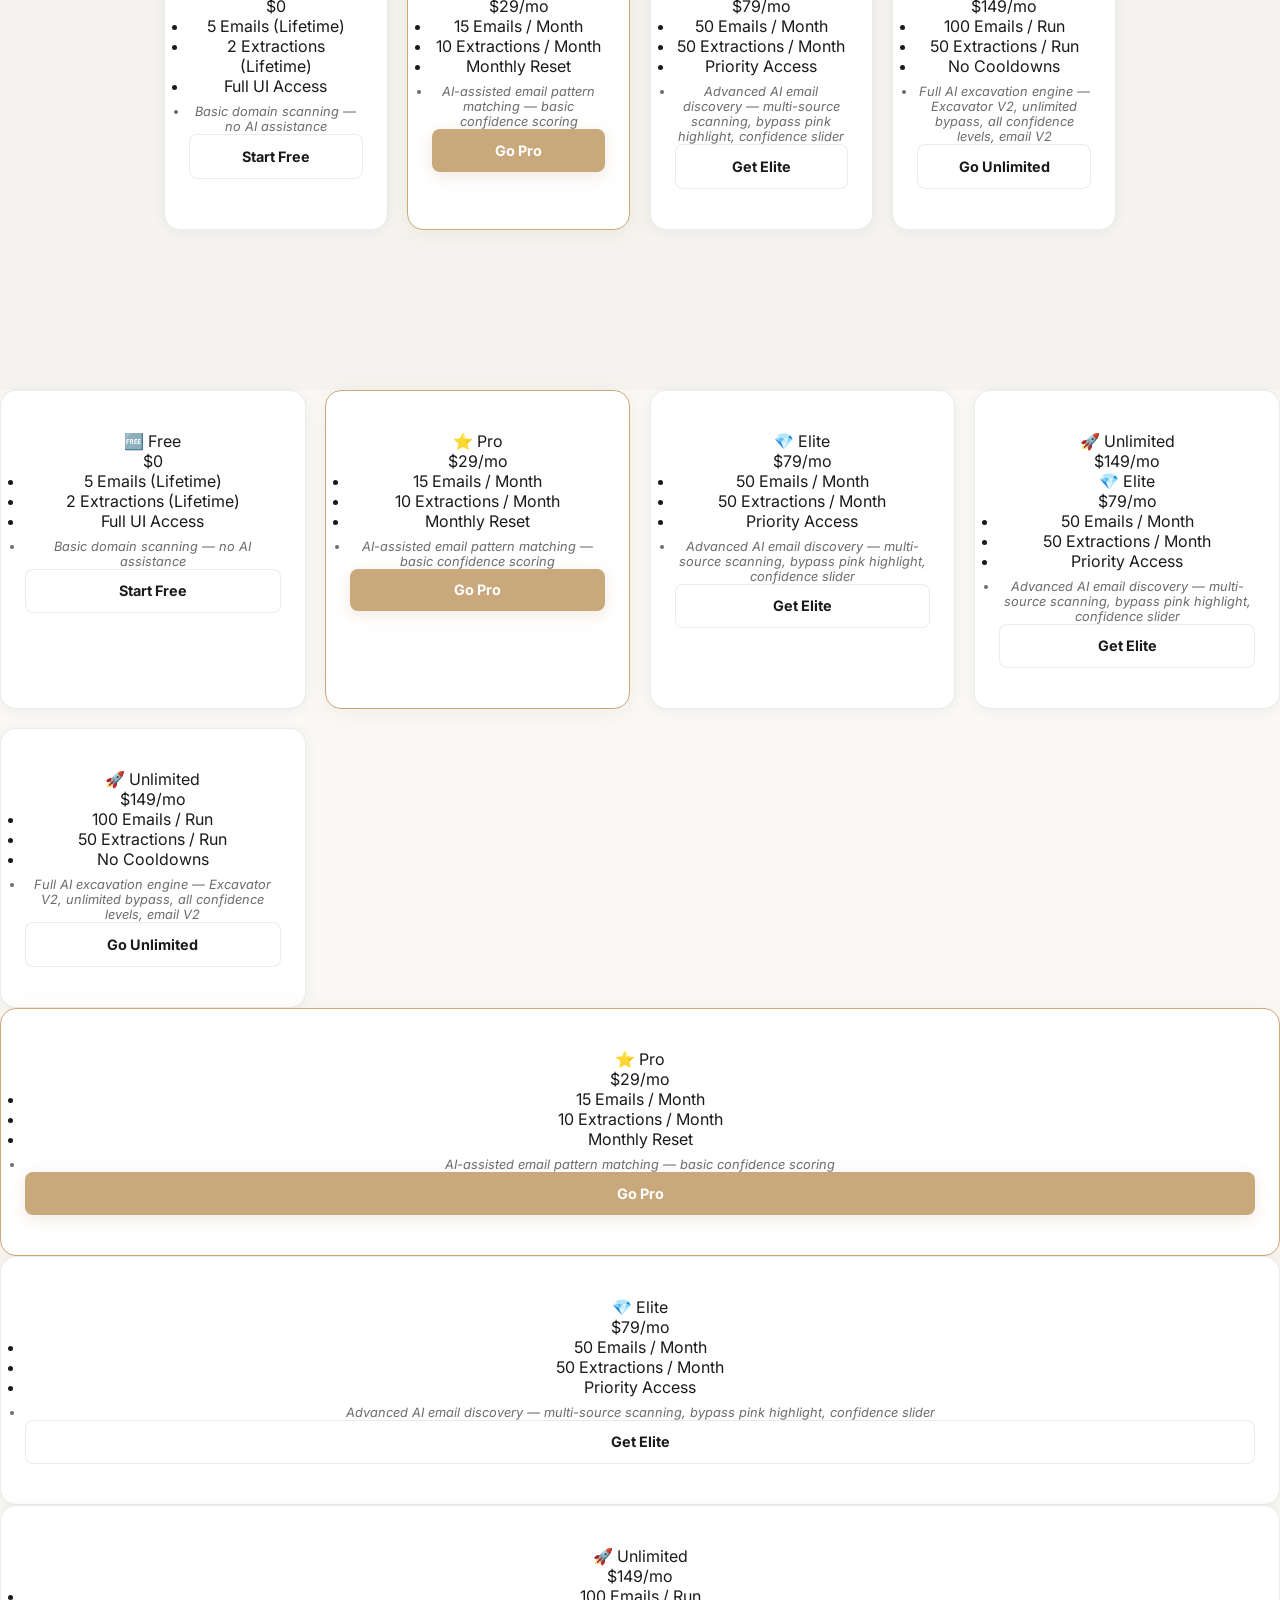
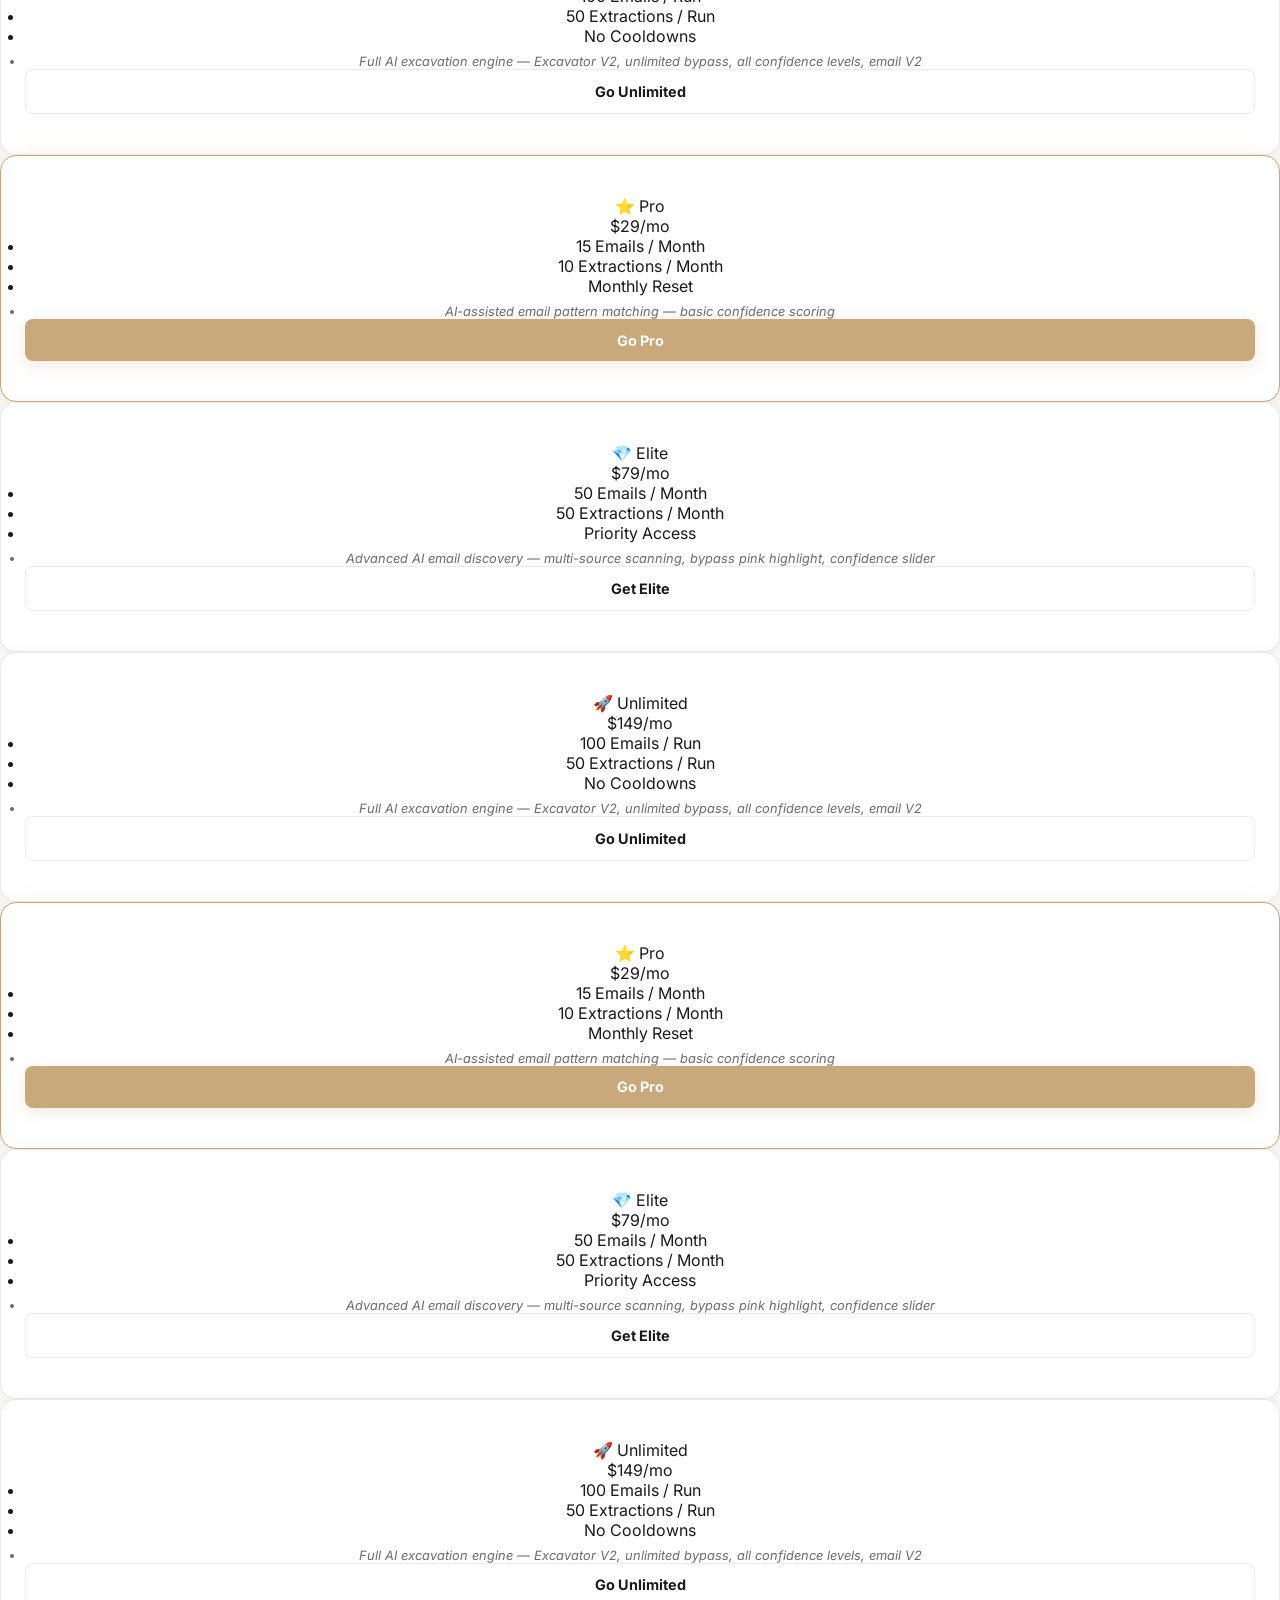
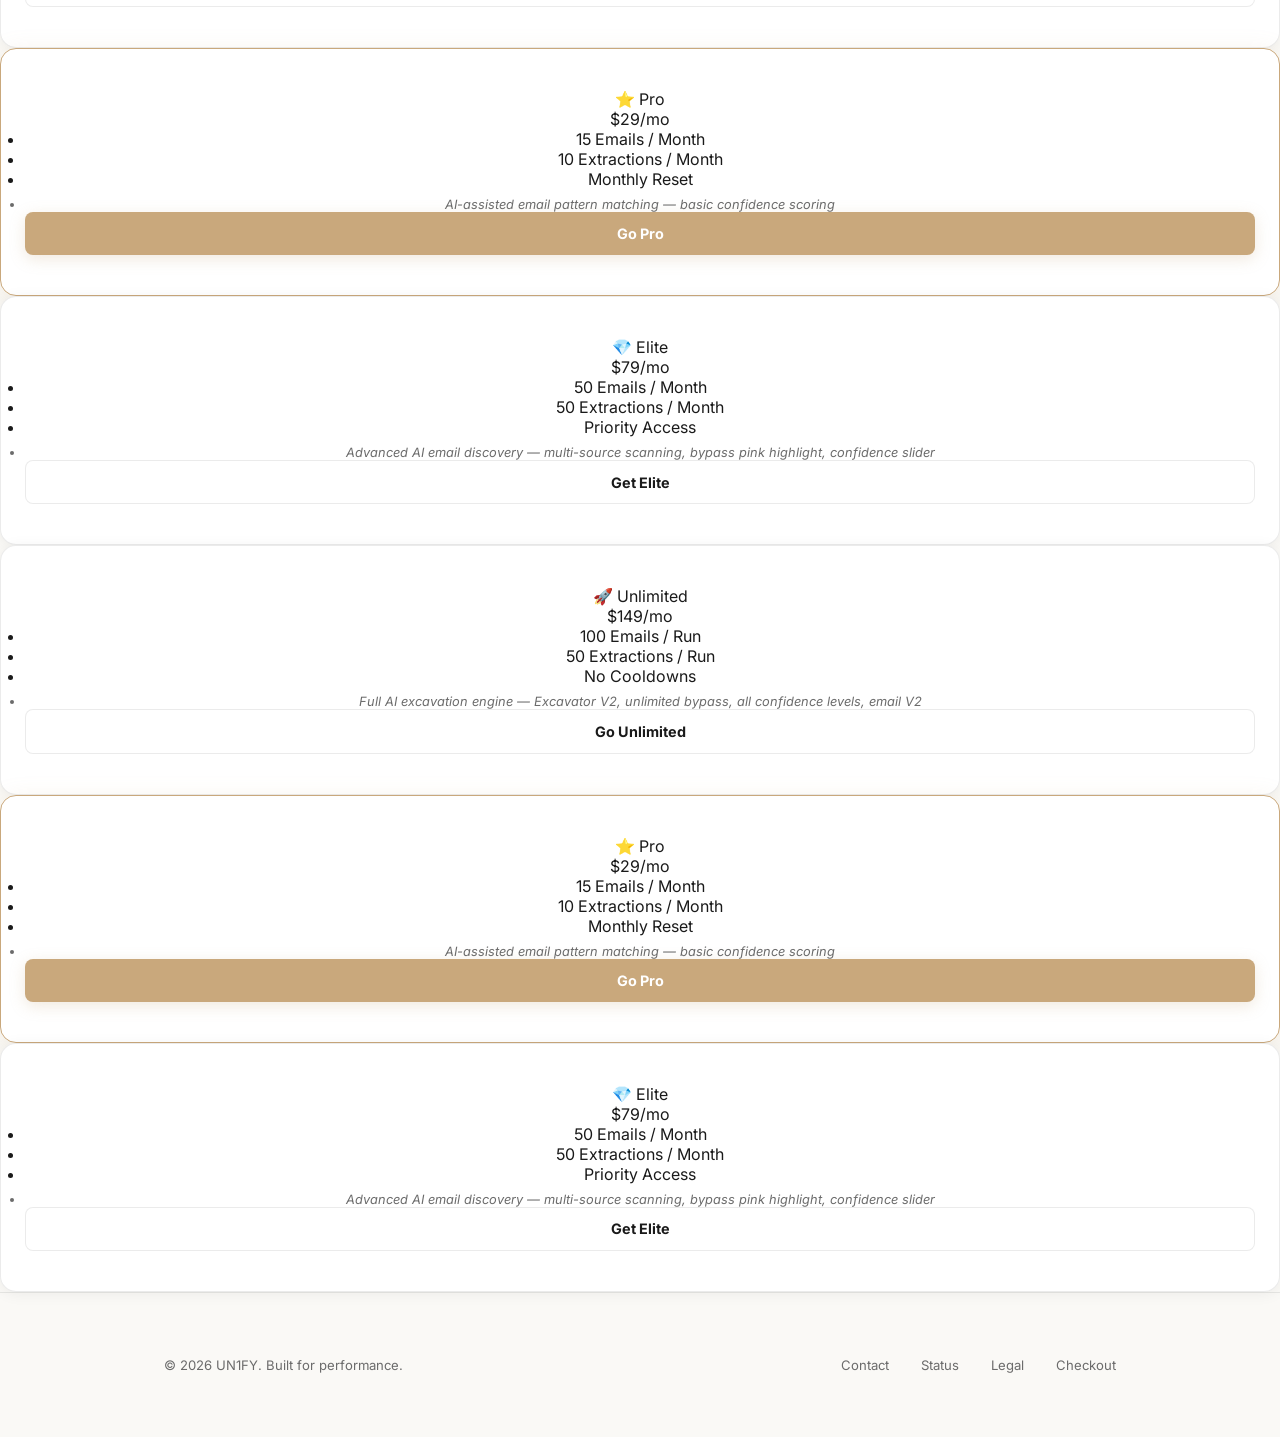
==== commit 5a455be6: "Add files via upload" ====
--- a/index.html
+++ b/index.html
@@ -171,15 +171,20 @@
                 </div>
             </div>
         </div>
-    </section>>
-                        <li style="color: var(--dim); font-style: italic; font-size: 0.8rem; margin-top: 0.5rem;">Full AI excavation engine — Excavator V2, unlimited bypass, all confidence levels, email V2</li>
-                    </ul>
-                    <a href="checkout.html?plan=unlimited" class="btn btn-outline" style="display:block; text-align:center;">Go Unlimited</a>
-                    <div class="effect-container">
-                        <div class="rocket-effect"></div>
-                    </div>
-                </div>
-            </div>
+    </section>
+            <div class="pricing-grid">
+                <div class="pricing-card reveal">
+                    <div class="tier">🆓 Free</div>
+                    <div class="price">$0</div>
+                    <ul class="tier-features">
+                        <li>5 Emails (Lifetime)</li>
+                        <li>2 Extractions (Lifetime)</li>
+                        <li>Full UI Access</li>
+                        <li style="color: var(--dim); font-style: italic; font-size: 0.8rem; margin-top: 0.5rem;">Basic domain scanning — no AI assistance</li>
+                    </ul>
+                    <a href="checkout.html?plan=free" class="btn btn-outline" style="display:block; text-align:center;">Start Free</a>
+                    <div class="effect-container"></div>
+                </div>
                 <div class="pricing-card featured reveal">
                     <div class="tier">⭐ Pro</div>
                     <div class="price">$29<span>/mo</span></div>
@@ -194,6 +199,23 @@
                         <div class="star-effect"></div>
                     </div>
                 </div>
+                <div class="pricing-card reveal">
+                    <div class="tier">💎 Elite</div>
+                    <div class="price">$79<span>/mo</span></div>
+                    <ul class="tier-features">
+                        <li>50 Emails / Month</li>
+                        <li>50 Extractions / Month</li>
+                        <li>Priority Access</li>
+                        <li style="color: var(--dim); font-style: italic; font-size: 0.8rem; margin-top: 0.5rem;">Advanced AI email discovery — multi-source scanning, bypass pink highlight, confidence slider</li>
+                    </ul>
+                    <a href="checkout.html?plan=elite" class="btn btn-outline" style="display:block; text-align:center;">Get Elite</a>
+                    <div class="effect-container">
+                        <div class="gem-effect"></div>
+                    </div>
+                </div>
+                <div class="pricing-card reveal">
+                    <div class="tier">🚀 Unlimited</div>
+                    <div class="price">$149<span>/mo</span></div
                 <div class="pricing-card reveal">
                     <div class="tier">💎 Elite</div>
                     <div class="price">$79<span>/mo</span></div>
--- a/style.css
+++ b/style.css
@@ -270,6 +270,204 @@
     padding: 2.5rem 1.5rem;
     border-radius: 16px;
     text-align: center;
+    transition: border-color 0.3s ease, box-shadow 0.45s ease;
+    position: relative;
+    z-index: 1;
+    box-shadow: 0 2px 15px var(--shadow);
+    overflow: visible;
+}
+
+.pricing-card:hover {
+    border-color: var(--accent);
+    box-shadow: 0 20px 50px var(--shadow-lg);
+}
+
+.pricing-card.featured { 
+    border-color: var(--accent); 
+    box-shadow: 0 4px 25px rgba(201, 168, 124, 0.15);
+}
+
+.pricing-card .effect-container {
+    position: absolute;
+    bottom: 20px;
+    left: 20px;
+    width: 60px;
+    height: 60px;
+    pointer-events: none;
+    z-index: 5;
+    overflow: visible;
+}
+
+/* Star Effect - Rotating Glowing Star */
+.pricing-card .star-effect {
+    position: absolute;
+    top: 50%;
+    left: 50%;
+    width: 0;
+    height: 0;
+    transform: translate(-50%, -50%);
+}
+
+.pricing-card .star-effect::before {
+    content: "";
+    position: absolute;
+    top: -50%;
+    left: -50%;
+    width: 200%;
+    height: 200%;
+    background-image: repeating-linear-gradient(
+        0deg,
+        transparent,
+        transparent 1px,
+        rgba(201, 168, 124, 0.3) 1px,
+        rgba(201, 168, 124, 0.3) 2px
+    );
+    animation: starRotate 3s linear infinite;
+    opacity: 0;
+    filter: drop-shadow(0 0 8px rgba(201, 168, 124, 0.7));
+    mask-image: repeating-conic-gradient(
+        from 0deg,
+        #0000 0% 25%,
+        #000 25% 50%
+    );
+    mask-size: 200% 200%;
+}
+
+@keyframes starRotate {
+    0% { transform: translate(-50%, -50%) rotate(0deg); }
+    100% { transform: translate(-50%, -50%) rotate(360deg); }
+}
+
+/* Gem Effect - 3D Spinning Diamond */
+.pricing-card .gem-effect {
+    position: absolute;
+    top: 50%;
+    left: 50%;
+    width: 0;
+    height: 0;
+    transform: translate(-50%, -50%);
+    perspective: 1000px;
+}
+
+.pricing-card .gem-effect::before {
+    content: "";
+    position: absolute;
+    inset: 0;
+    margin: auto;
+    width: 40px;
+    height: 40px;
+    background: linear-gradient(45deg, var(--accent), #e8d5b7, var(--accent));
+    clip-path: polygon(50% 0%, 100% 50%, 50% 100%, 0% 50%);
+    transform: rotateX(45deg) rotateZ(45deg);
+    animation: gemSpin 2s ease-in-out infinite;
+    box-shadow: 
+        0 4px 8px rgba(0,0,0,0.2),
+        inset 0 0 10px rgba(255,255,255,0.3),
+        0 0 0 1px rgba(255,255,255,0.1);
+}
+
+@keyframes gemSpin {
+    0% { transform: translate(-50%, -50%) rotateX(45deg) rotateZ(0deg); }
+    50% { transform: translate(-50%, -50%) rotateX(45deg) rotateZ(180deg); }
+    100% { transform: translate(-50%, -50%) rotateX(45deg) rotateZ(360deg); }
+}
+
+/* Rocket Effect - Diagonal Launch with Trail */
+.pricing-card .rocket-effect {
+    position: absolute;
+    top: 100%;
+    left: 0;
+    width: 0;
+    height: 0;
+    transform: translateX(-50%);
+}
+
+.pricing-card .rocket-effect::before {
+    content: "";
+    position: absolute;
+    bottom: 0;
+    left: 50%;
+    width: 12px;
+    height: 20px;
+    background: linear-gradient(to top, var(--accent), #e8d5b7, var(--accent));
+    border-radius: 4px 4px 2px 2px;
+    transform: translateX(-50%);
+    animation: rocketLaunch 2s ease-out forwards;
+    box-shadow: 0 0 10px rgba(201, 168, 124, 0.5);
+}
+
+.pricing-card .rocket-effect::after {
+    content: "";
+    position: absolute;
+    bottom: -8px;
+    left: 50%;
+    width: 4px;
+    height: 8px;
+    background: var(--accent);
+    transform: translateX(-50%);
+    opacity: 0.7;
+    animation: rocketFlame 0.5s ease-in-out infinite alternate;
+}
+
+/* Rocket Trail Shadow */
+.pricing-card .rocket-effect::before {
+    box-shadow: 
+        0 0 10px rgba(201, 168, 124, 0.5),
+        0 0 20px rgba(201, 168, 124, 0.3),
+        0 0 30px rgba(201, 168, 124, 0.2);
+}
+
+@keyframes rocketLaunch {
+    0% {
+        opacity: 0;
+        transform: translateX(-50%) translateY(0) scale(0.5);
+    }
+    30% {
+        opacity: 1;
+        transform: translateX(-50%) translateY(-100px) scale(0.8);
+    }
+    100% {
+        opacity: 0;
+        transform: translateX(100%) translateY(-300px) scale(1.2);
+    }
+}
+
+@keyframes rocketFlame {
+    0% { height: 6px; opacity: 0.6; }
+    100% { height: 10px; opacity: 0.9; }
+}
+
+/* ── Reveal Animations ── */
+.reveal { opacity: 0; transform: translateY(30px); transition: 1.2s cubic-bezier(0.2, 1, 0.3, 1); }
+.reveal.active { opacity: 1; transform: translateY(0); }
+
+/* ── Background Accents ── */
+.accent-glow {
+    position: fixed;
+    width: 50vw; height: 50vw;
+    background: radial-gradient(circle, var(--accent) 0%, transparent 75%);
+    opacity: 0.06;
+    filter: blur(120px);
+    pointer-events: none;
+}
+
+/* ── Responsive ── */
+@media (max-width: 900px) {
+    .pricing-grid { grid-template-columns: repeat(2, 1fr); }
+    .hero-content h1 { font-size: 4rem; }
+    .feature-grid { grid-template-columns: 1fr; }
+}
+@media (max-width: 600px) {
+    .pricing-grid { grid-template-columns: 1fr; }
+    .hero-content h1 { font-size: 3rem; }
+}
+
+.pricing-card {
+    background: var(--card-bg);
+    border: 1px solid var(--border);
+    padding: 2.5rem 1.5rem;
+    border-radius: 16px;
+    text-align: center;
     transition: transform 0.45s cubic-bezier(0.175, 0.885, 0.32, 1.275),
                 border-color 0.3s ease,
                 box-shadow 0.45s ease;
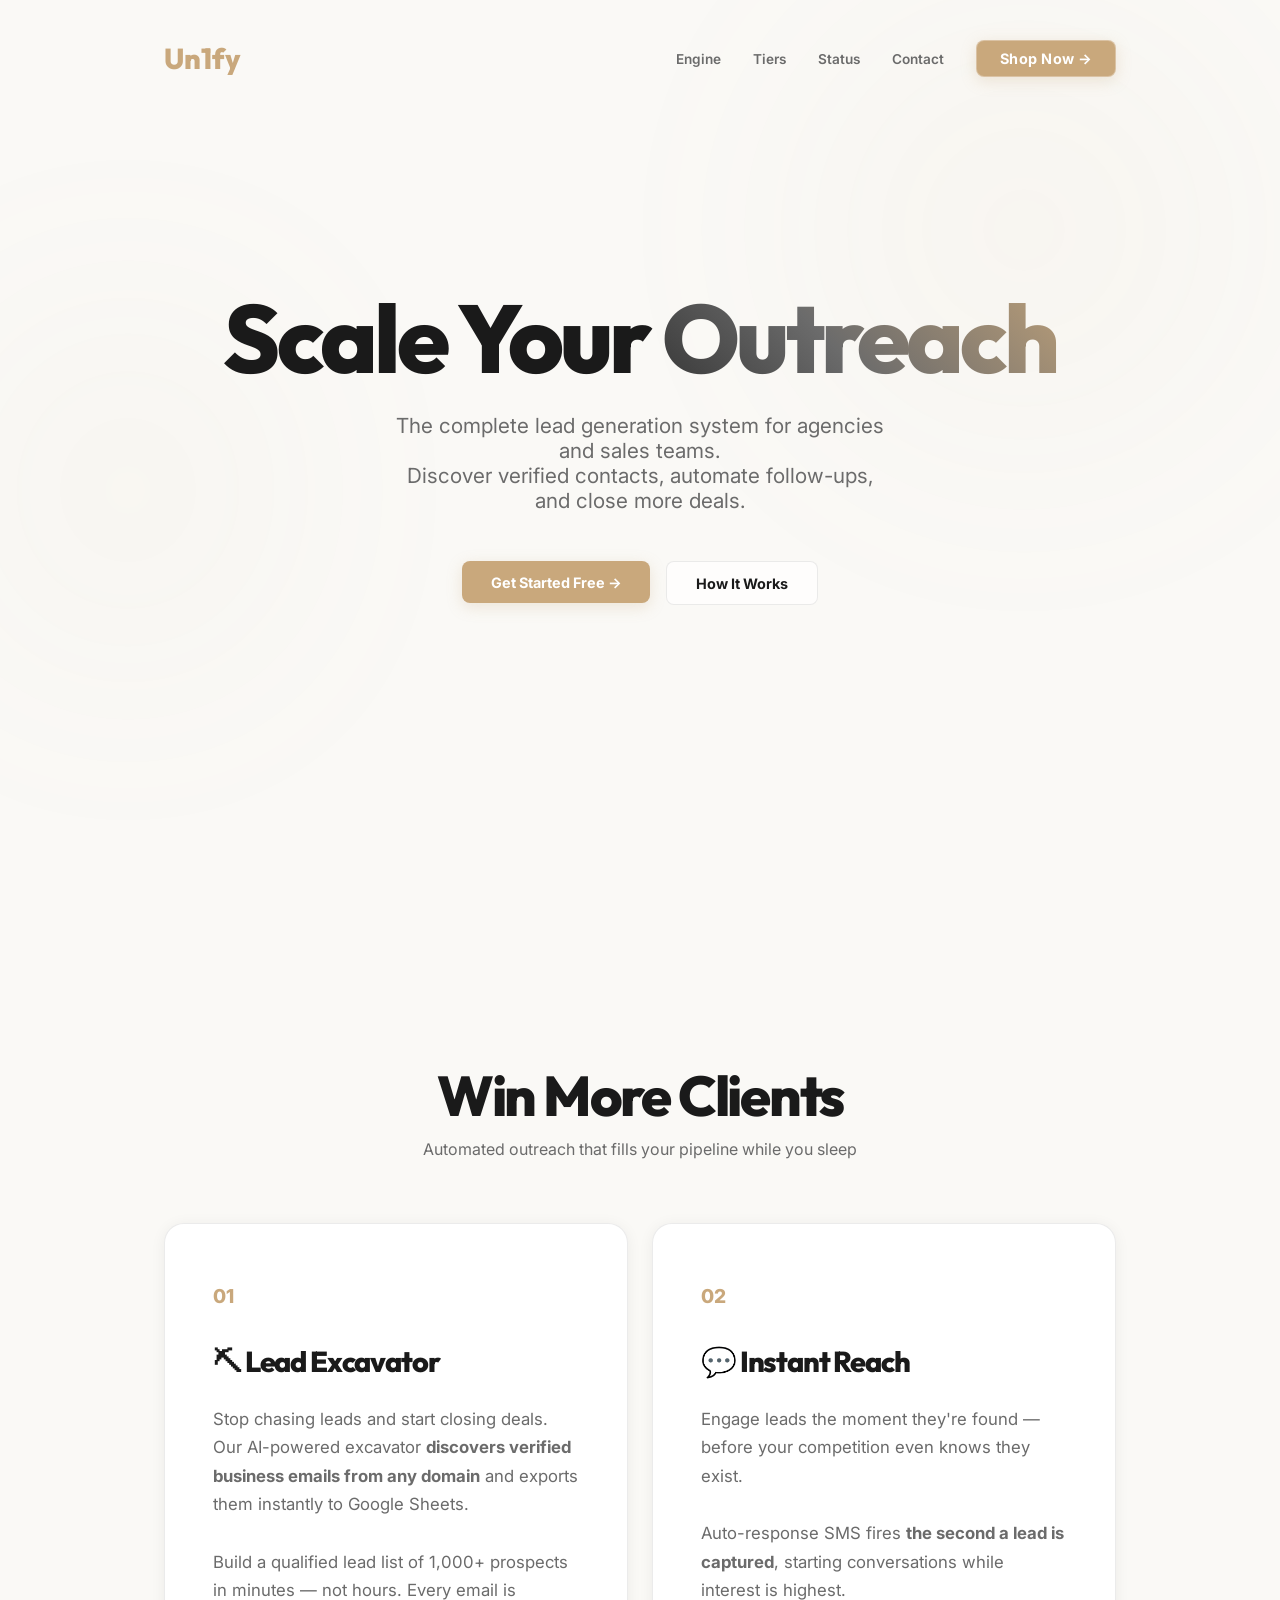
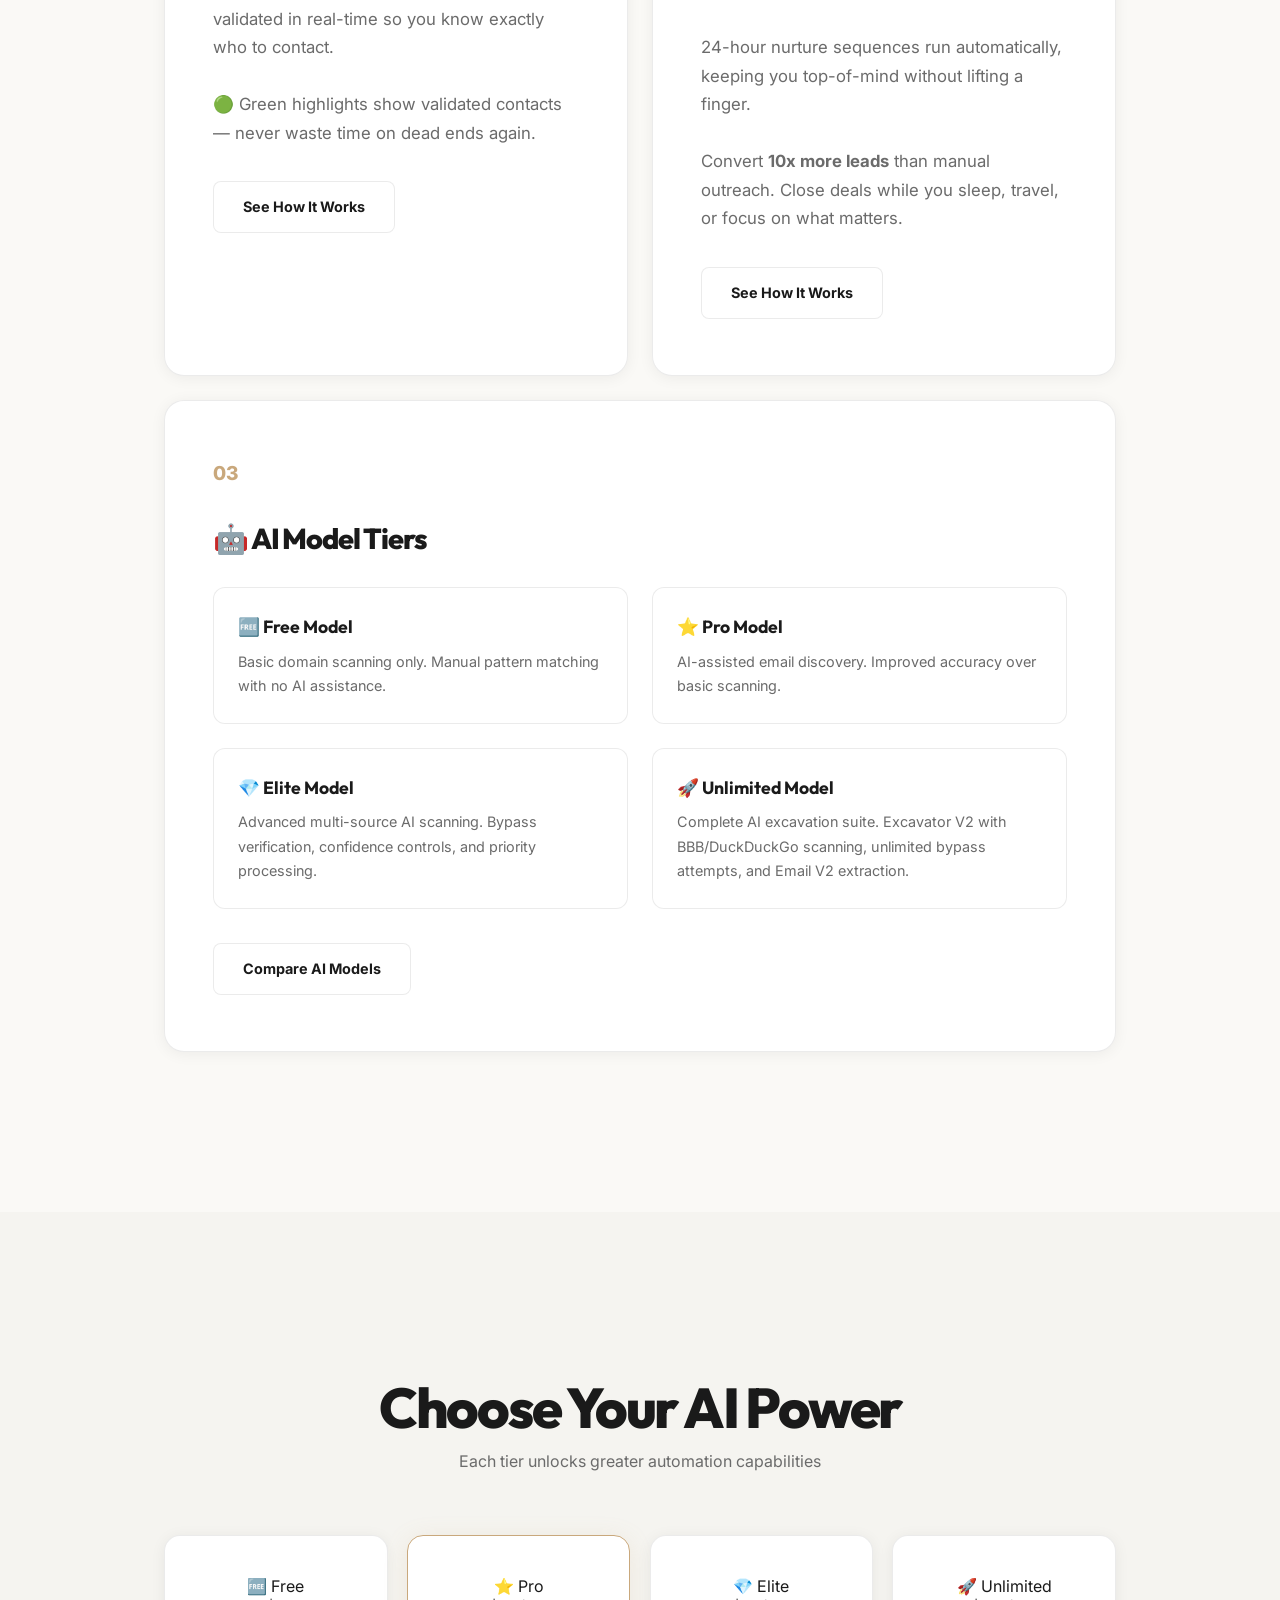
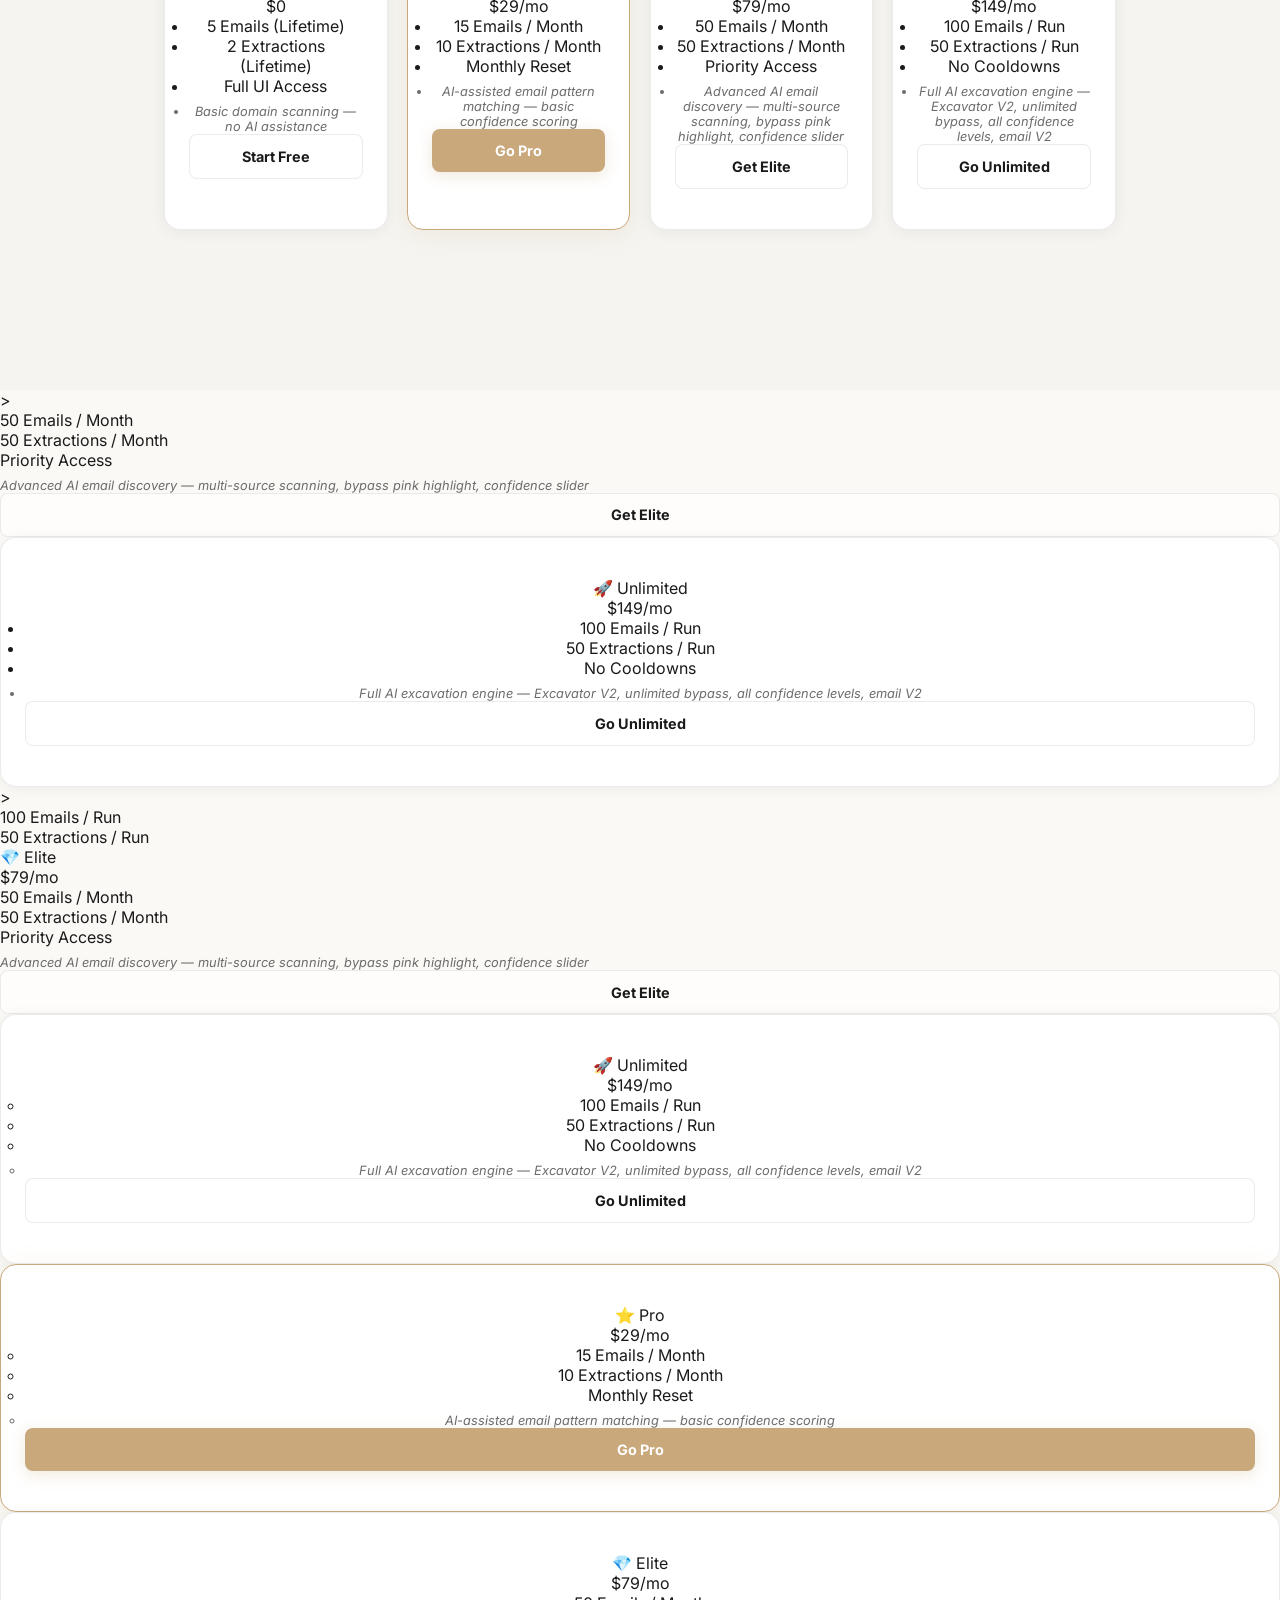
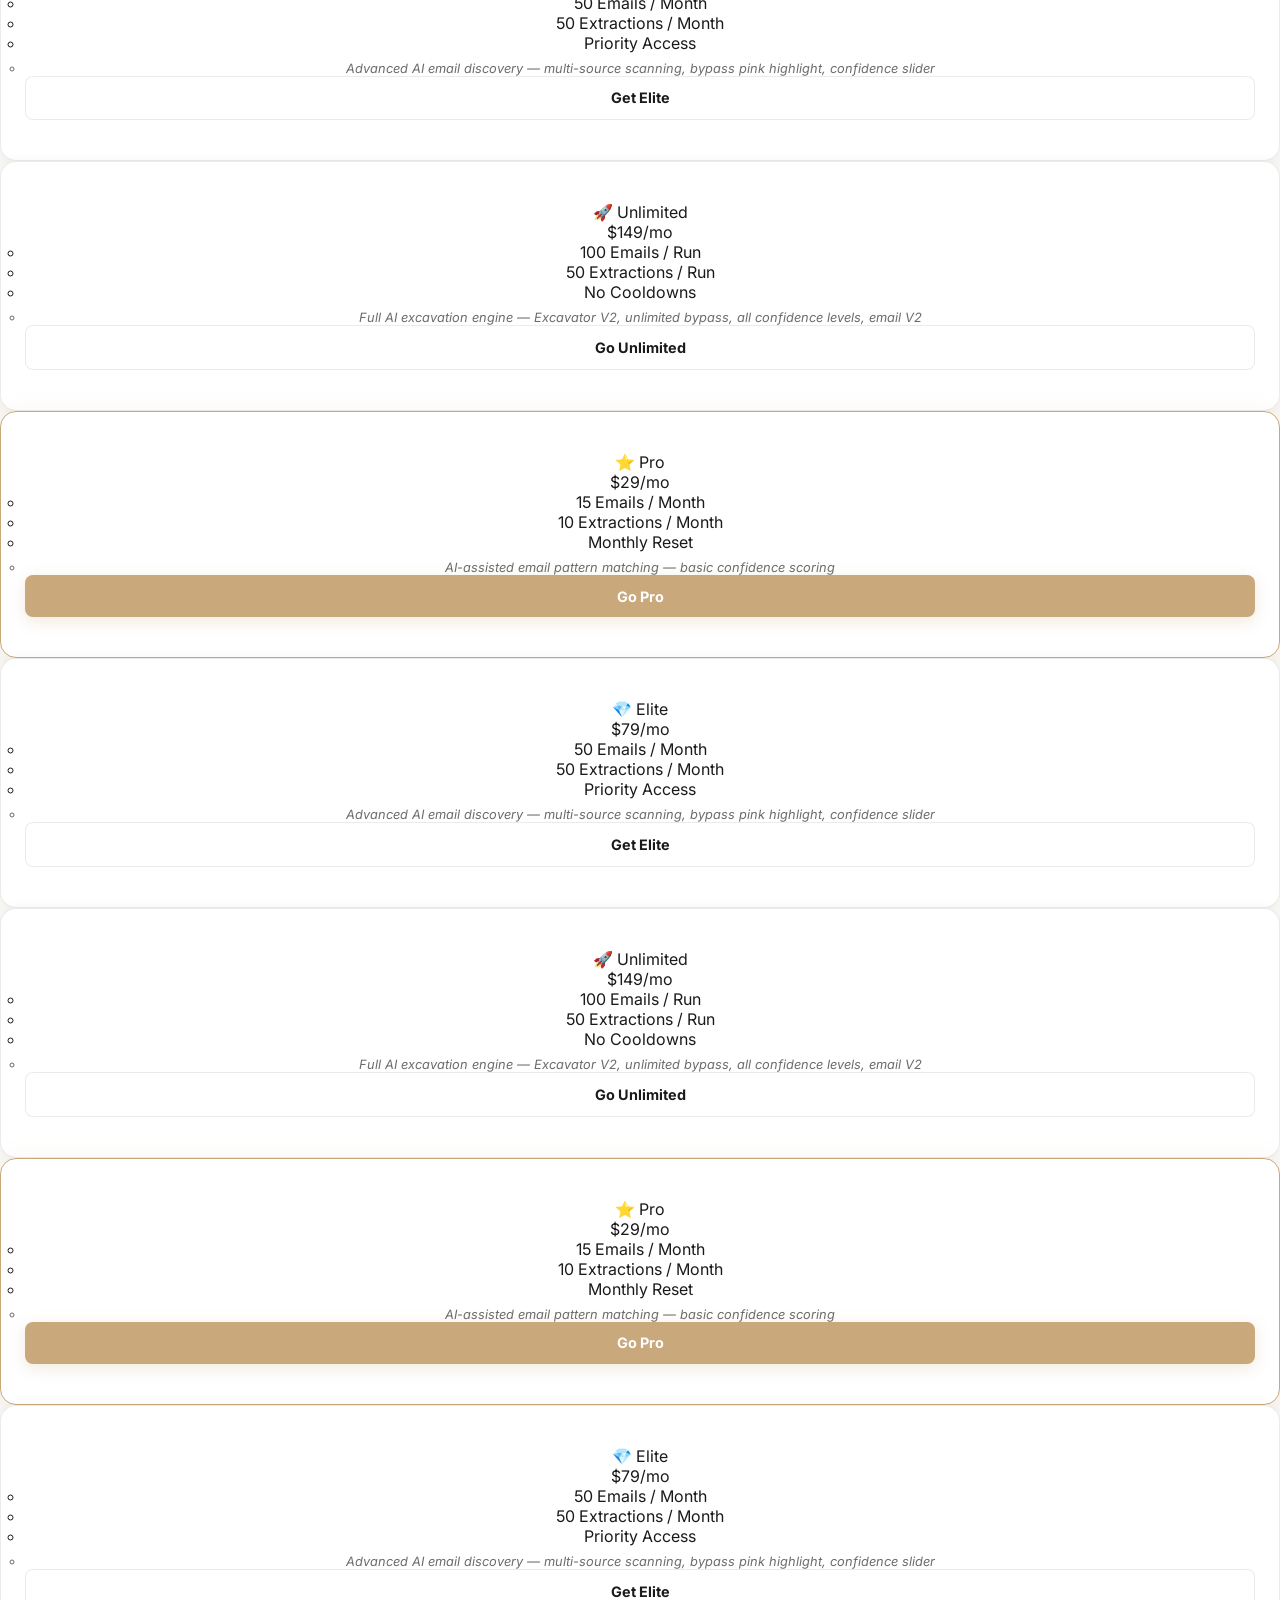
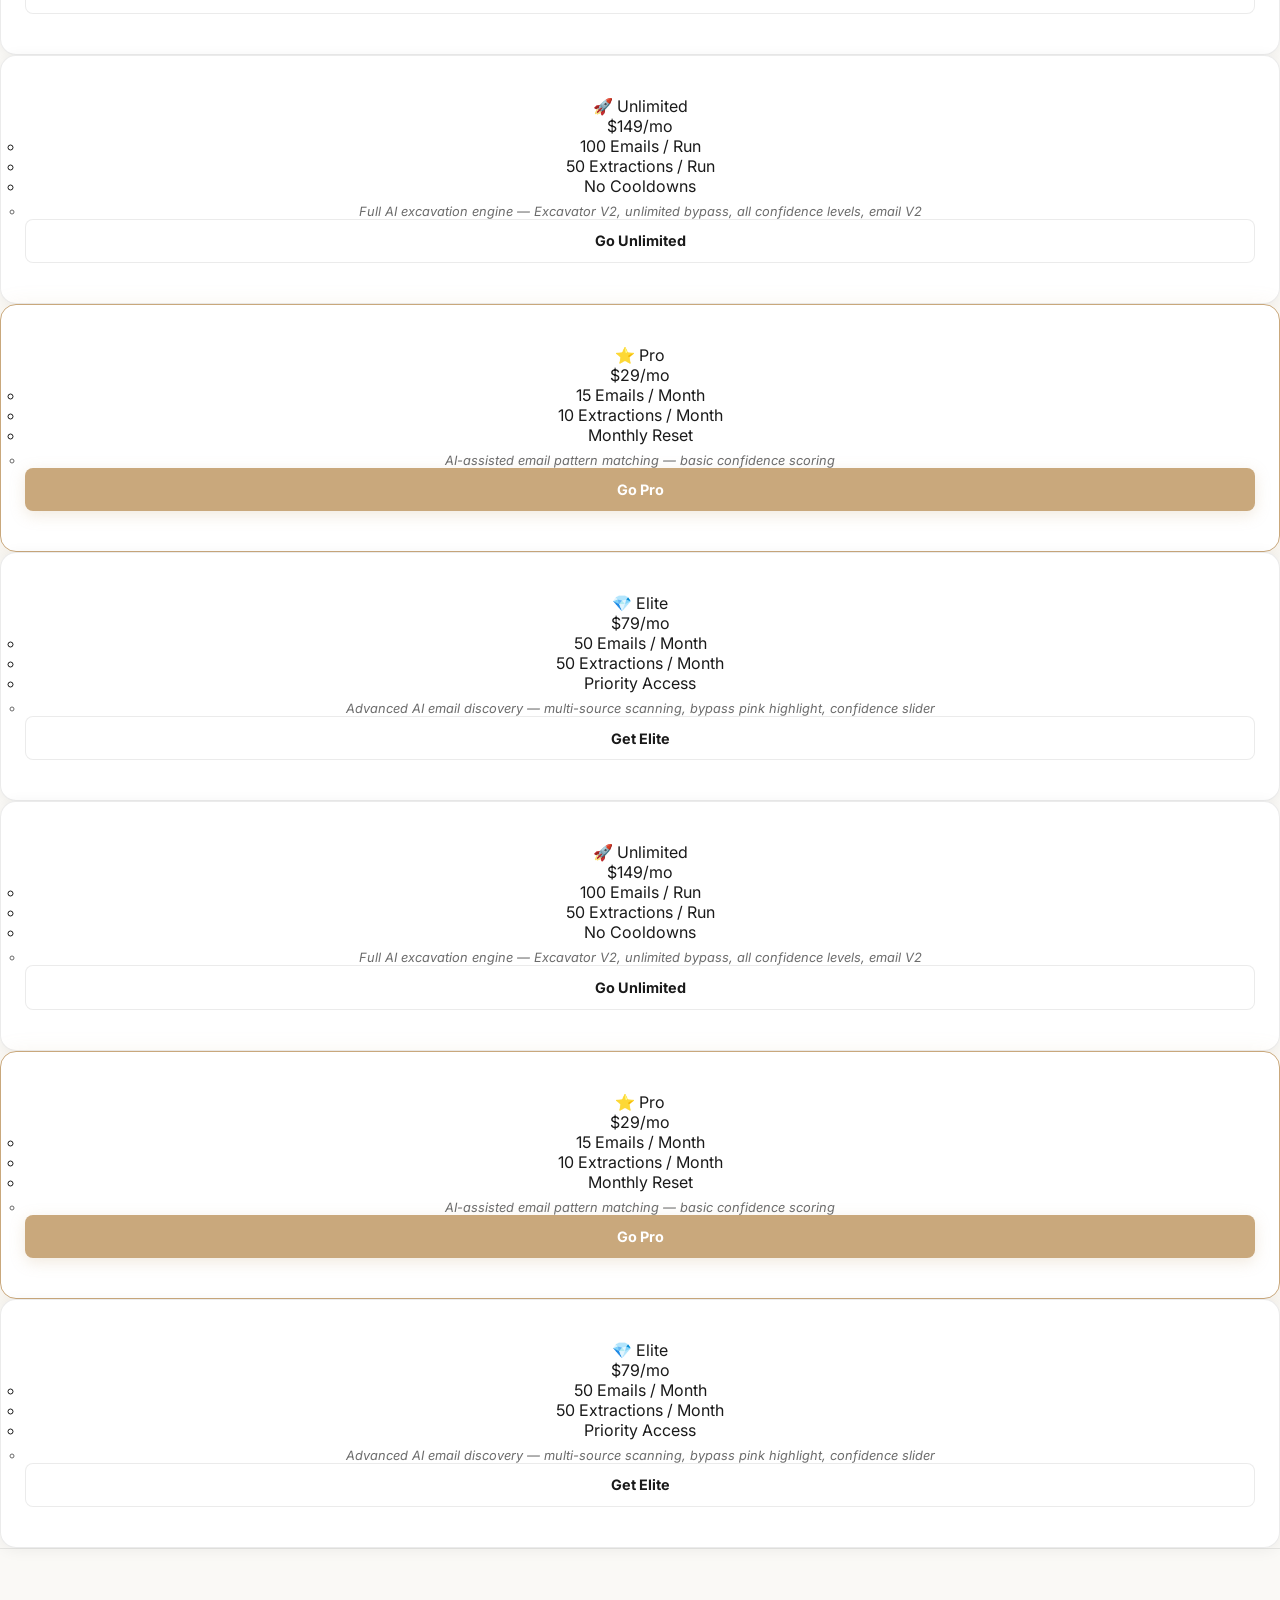
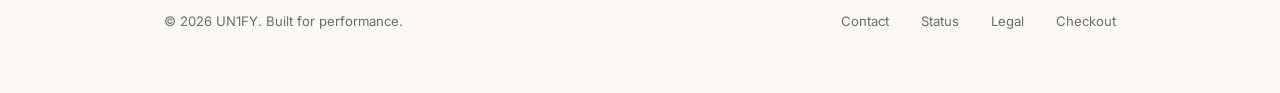
==== commit 8d09e3c7: "Add files via upload" ====
--- a/index.html
+++ b/index.html
@@ -171,37 +171,7 @@
                 </div>
             </div>
         </div>
-    </section>
-            <div class="pricing-grid">
-                <div class="pricing-card reveal">
-                    <div class="tier">🆓 Free</div>
-                    <div class="price">$0</div>
-                    <ul class="tier-features">
-                        <li>5 Emails (Lifetime)</li>
-                        <li>2 Extractions (Lifetime)</li>
-                        <li>Full UI Access</li>
-                        <li style="color: var(--dim); font-style: italic; font-size: 0.8rem; margin-top: 0.5rem;">Basic domain scanning — no AI assistance</li>
-                    </ul>
-                    <a href="checkout.html?plan=free" class="btn btn-outline" style="display:block; text-align:center;">Start Free</a>
-                    <div class="effect-container"></div>
-                </div>
-                <div class="pricing-card featured reveal">
-                    <div class="tier">⭐ Pro</div>
-                    <div class="price">$29<span>/mo</span></div>
-                    <ul class="tier-features">
-                        <li>15 Emails / Month</li>
-                        <li>10 Extractions / Month</li>
-                        <li>Monthly Reset</li>
-                        <li style="color: var(--dim); font-style: italic; font-size: 0.8rem; margin-top: 0.5rem;">AI-assisted email pattern matching — basic confidence scoring</li>
-                    </ul>
-                    <a href="checkout.html?plan=pro" class="btn btn-primary" style="display:block; text-align:center;">Go Pro</a>
-                    <div class="effect-container">
-                        <div class="star-effect"></div>
-                    </div>
-                </div>
-                <div class="pricing-card reveal">
-                    <div class="tier">💎 Elite</div>
-                    <div class="price">$79<span>/mo</span></div>
+    </section>>
                     <ul class="tier-features">
                         <li>50 Emails / Month</li>
                         <li>50 Extractions / Month</li>
@@ -215,7 +185,24 @@
                 </div>
                 <div class="pricing-card reveal">
                     <div class="tier">🚀 Unlimited</div>
-                    <div class="price">$149<span>/mo</span></div
+                    <div class="price">$149<span>/mo</span></div>
+                    <ul class="tier-features">
+                        <li>100 Emails / Run</li>
+                        <li>50 Extractions / Run</li>
+                        <li>No Cooldowns</li>
+                        <li style="color: var(--dim); font-style: italic; font-size: 0.8rem; margin-top: 0.5rem;">Full AI excavation engine — Excavator V2, unlimited bypass, all confidence levels, email V2</li>
+                    </ul>
+                    <a href="checkout.html?plan=unlimited" class="btn btn-outline" style="display:block; text-align:center;">Go Unlimited</a>
+                    <div class="effect-container">
+                        <div class="rocket-effect"></div>
+                    </div>
+                </div>
+            </div>
+        </div>
+    </section>>
+                    <ul class="tier-features">
+                        <li>100 Emails / Run</li>
+                        <li>50 Extractions / Run</li
                 <div class="pricing-card reveal">
                     <div class="tier">💎 Elite</div>
                     <div class="price">$79<span>/mo</span></div>
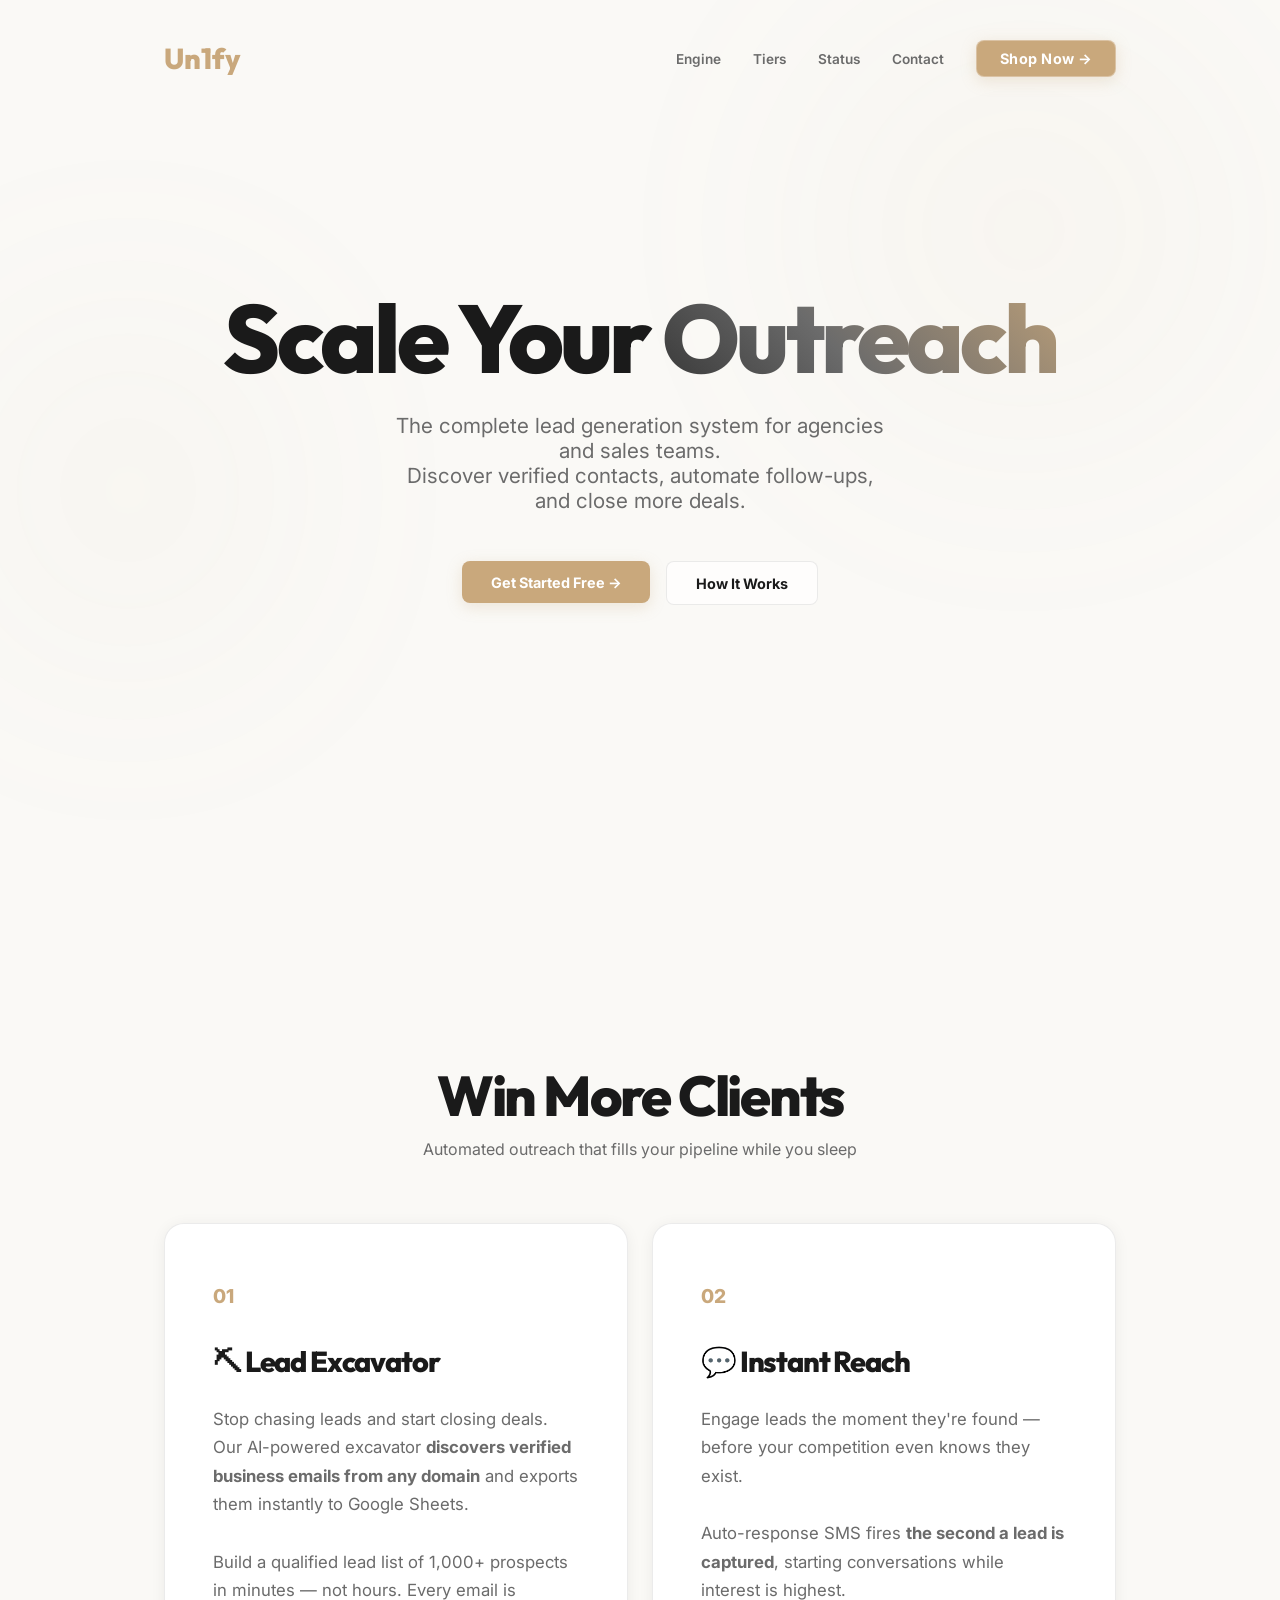
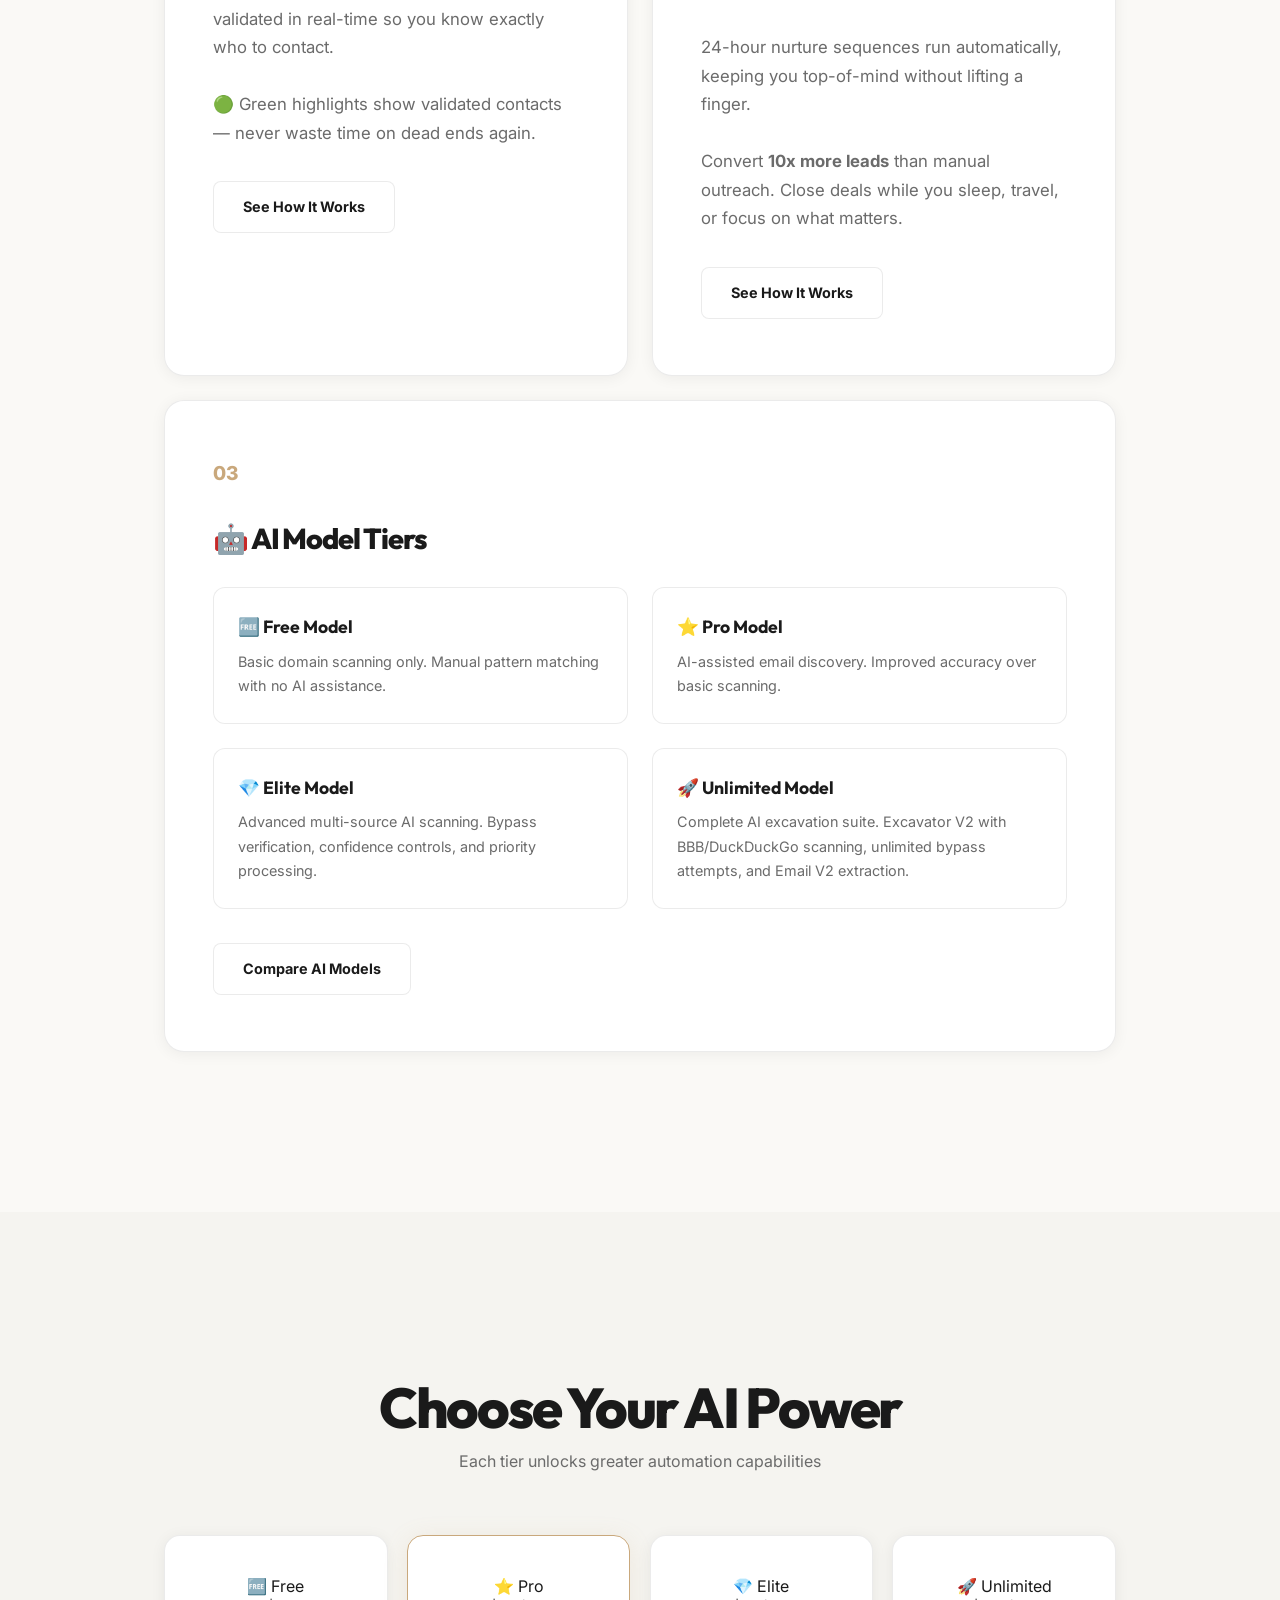
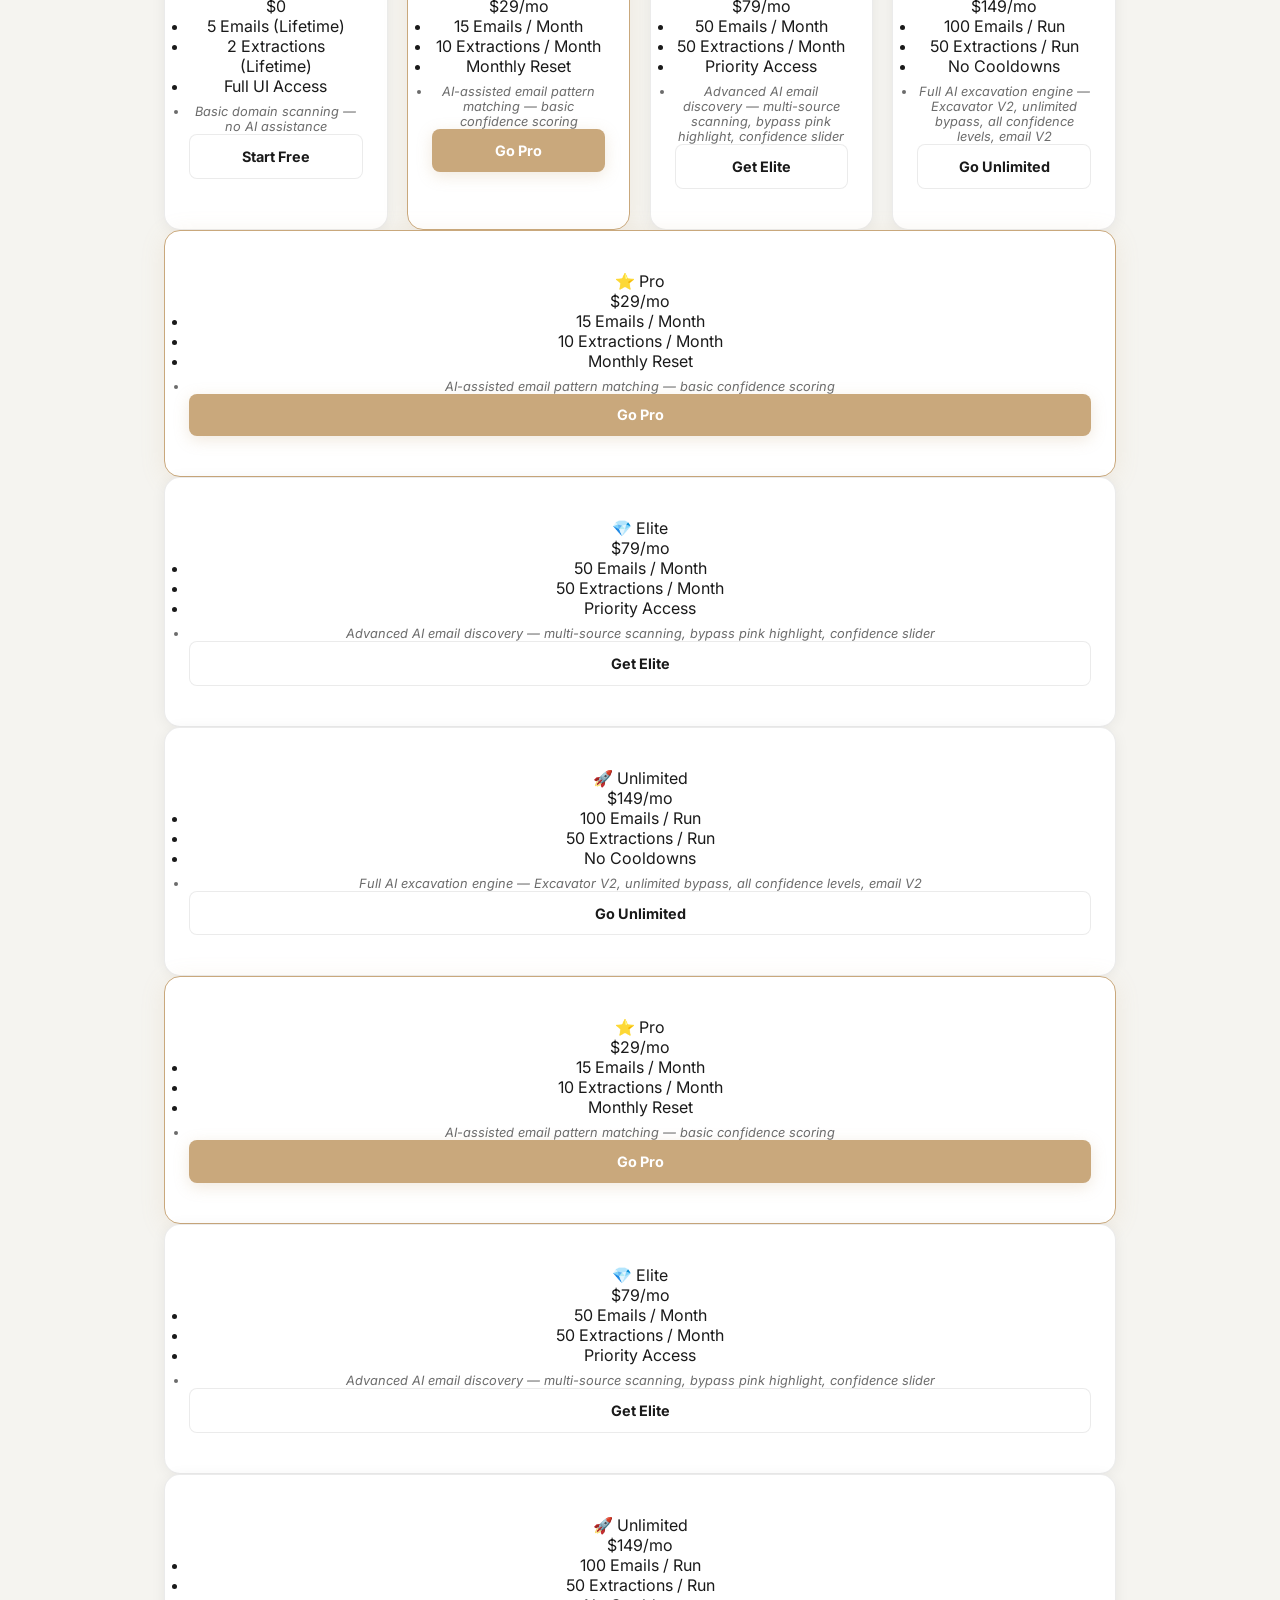
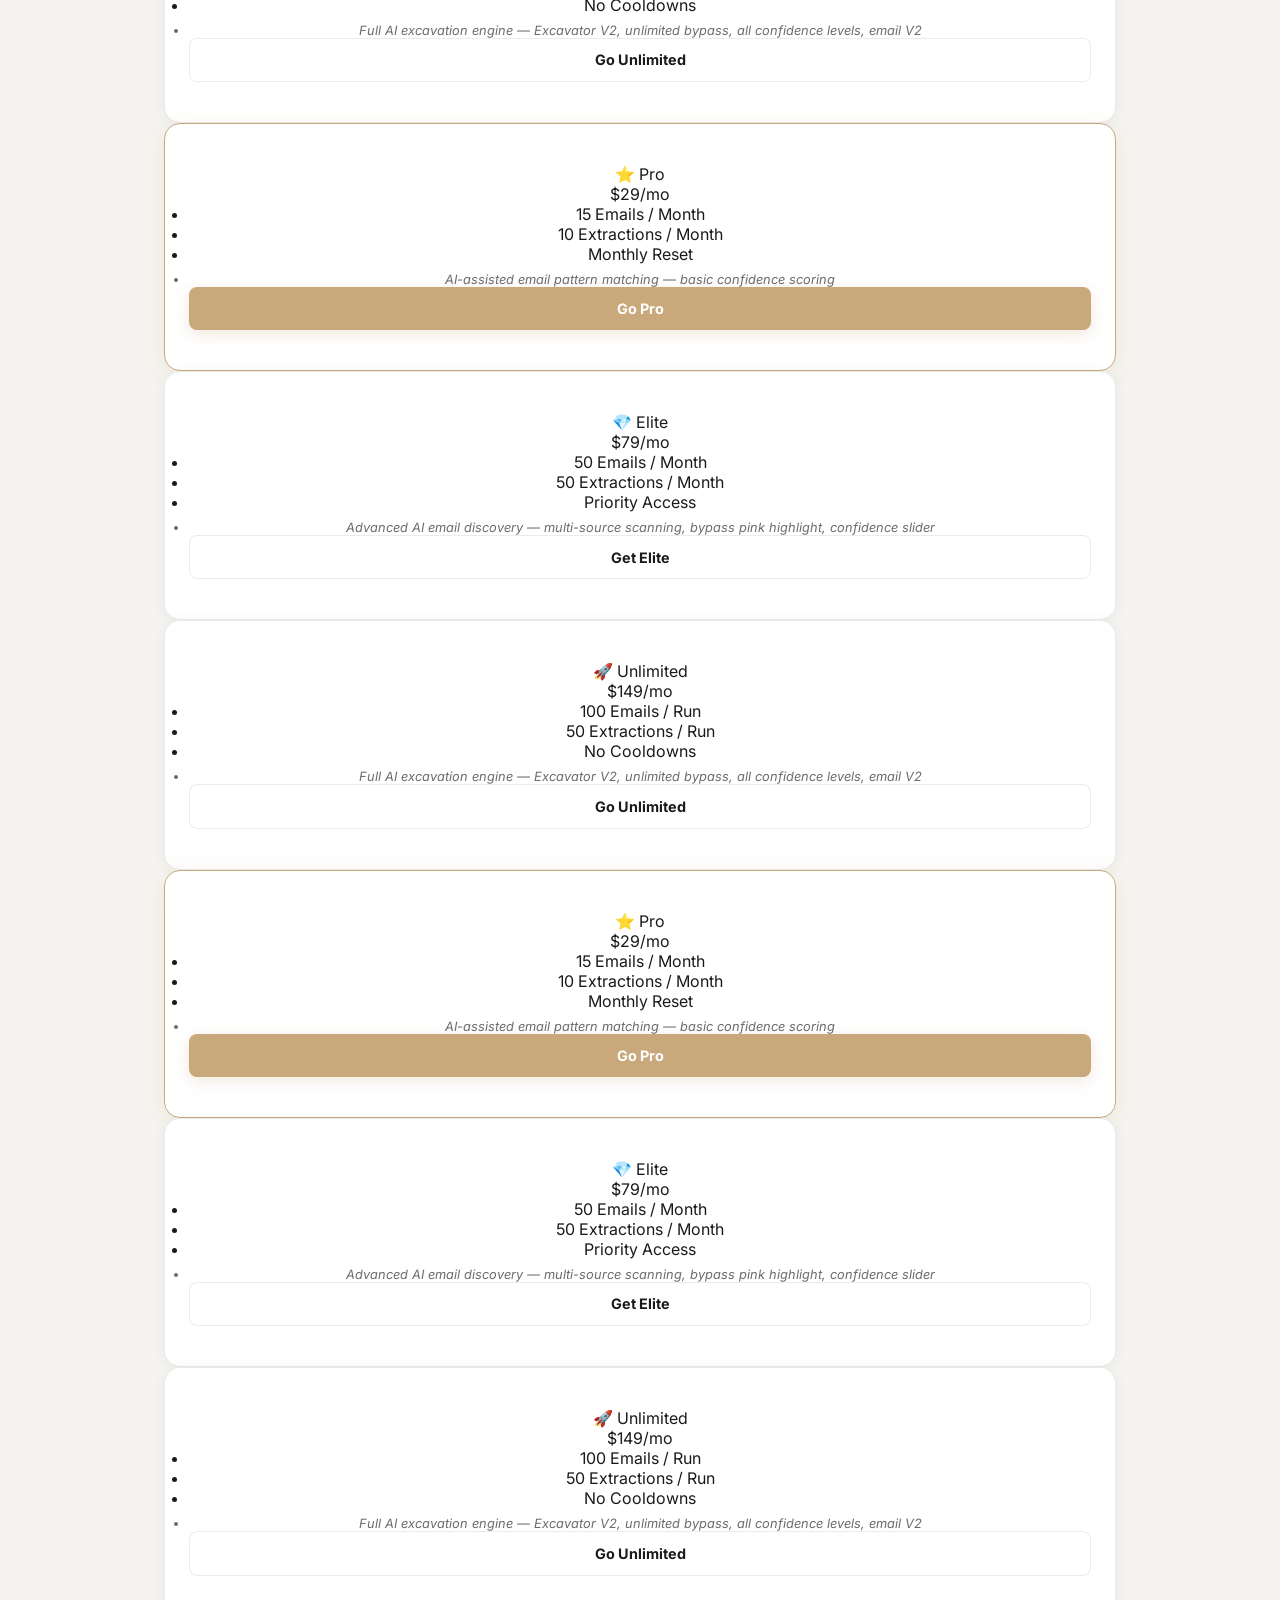
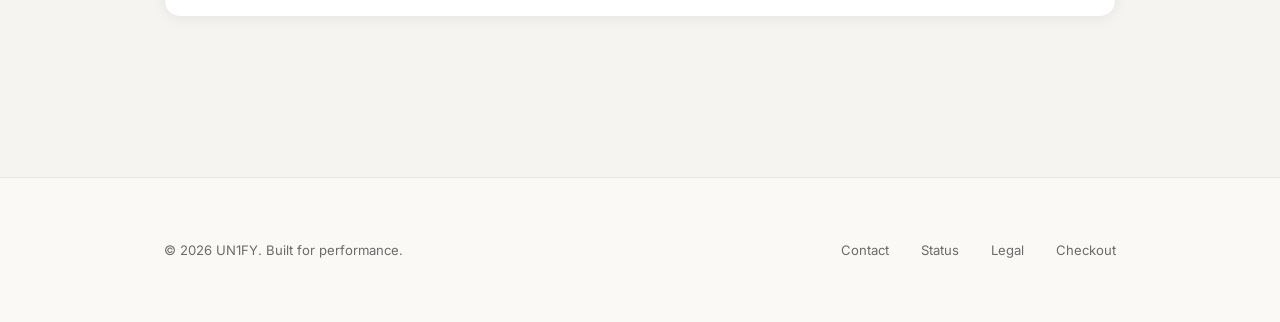
==== commit b07f45bb: "Add files via upload" ====
--- a/index.html
+++ b/index.html
@@ -114,7 +114,7 @@
                 <h2 style="font-size: 3.5rem; margin-bottom: 0.5rem;">Choose Your AI Power</h2>
                 <p style="color: var(--dim);">Each tier unlocks greater automation capabilities</p>
             </div>
-            <div class="pricing-grid">
+             <div class="pricing-grid">
                 <div class="pricing-card reveal">
                     <div class="tier">🆓 Free</div>
                     <div class="price">$0</div>
@@ -170,231 +170,138 @@
                     </div>
                 </div>
             </div>
-        </div>
-    </section>>
-                    <ul class="tier-features">
-                        <li>50 Emails / Month</li>
-                        <li>50 Extractions / Month</li>
-                        <li>Priority Access</li>
-                        <li style="color: var(--dim); font-style: italic; font-size: 0.8rem; margin-top: 0.5rem;">Advanced AI email discovery — multi-source scanning, bypass pink highlight, confidence slider</li>
-                    </ul>
-                    <a href="checkout.html?plan=elite" class="btn btn-outline" style="display:block; text-align:center;">Get Elite</a>
-                    <div class="effect-container">
-                        <div class="gem-effect"></div>
-                    </div>
-                </div>
-                <div class="pricing-card reveal">
-                    <div class="tier">🚀 Unlimited</div>
-                    <div class="price">$149<span>/mo</span></div>
-                    <ul class="tier-features">
-                        <li>100 Emails / Run</li>
-                        <li>50 Extractions / Run</li>
-                        <li>No Cooldowns</li>
-                        <li style="color: var(--dim); font-style: italic; font-size: 0.8rem; margin-top: 0.5rem;">Full AI excavation engine — Excavator V2, unlimited bypass, all confidence levels, email V2</li>
-                    </ul>
-                    <a href="checkout.html?plan=unlimited" class="btn btn-outline" style="display:block; text-align:center;">Go Unlimited</a>
-                    <div class="effect-container">
-                        <div class="rocket-effect"></div>
-                    </div>
-                </div>
-            </div>
-        </div>
-    </section>>
-                    <ul class="tier-features">
-                        <li>100 Emails / Run</li>
-                        <li>50 Extractions / Run</li
-                <div class="pricing-card reveal">
-                    <div class="tier">💎 Elite</div>
-                    <div class="price">$79<span>/mo</span></div>
-                    <ul class="tier-features">
-                        <li>50 Emails / Month</li>
-                        <li>50 Extractions / Month</li>
-                        <li>Priority Access</li>
-                        <li style="color: var(--dim); font-style: italic; font-size: 0.8rem; margin-top: 0.5rem;">Advanced AI email discovery — multi-source scanning, bypass pink highlight, confidence slider</li>
-                    </ul>
-                    <a href="checkout.html?plan=elite" class="btn btn-outline" style="display:block; text-align:center;">Get Elite</a>
-                    <div class="effect-container">
-                        <div class="gem-effect"></div>
-                    </div>
-                </div>
-                <div class="pricing-card reveal">
-                    <div class="tier">🚀 Unlimited</div>
-                    <div class="price">$149<span>/mo</span></div>
-                    <ul class="tier-features">
-                        <li>100 Emails / Run</li>
-                        <li>50 Extractions / Run</li>
-                        <li>No Cooldowns</li>
-                        <li style="color: var(--dim); font-style: italic; font-size: 0.8rem; margin-top: 0.5rem;">Full AI excavation engine — Excavator V2, unlimited bypass, all confidence levels, email V2</li>
-                    </ul>
-                    <a href="checkout.html?plan=unlimited" class="btn btn-outline" style="display:block; text-align:center;">Go Unlimited</a>
-                    <div class="effect-container">
-                        <div class="rocket-effect"></div>
-                    </div>
-                </div>
-            </div>
-                <div class="pricing-card featured reveal">
-                    <div class="tier">⭐ Pro</div>
-                    <div class="price">$29<span>/mo</span></div>
-                    <ul class="tier-features">
-                        <li>15 Emails / Month</li>
-                        <li>10 Extractions / Month</li>
-                        <li>Monthly Reset</li>
-                        <li style="color: var(--dim); font-style: italic; font-size: 0.8rem; margin-top: 0.5rem;">AI-assisted email pattern matching — basic confidence scoring</li>
-                    </ul>
-                    <a href="checkout.html?plan=pro" class="btn btn-primary" style="display:block; text-align:center;">Go Pro</a>
-                    <div class="effect-container">
-                        <div class="star-effect"></div>
-                    </div>
-                </div>
-                <div class="pricing-card reveal">
-                    <div class="tier">💎 Elite</div>
-                    <div class="price">$79<span>/mo</span></div>
-                    <ul class="tier-features">
-                        <li>50 Emails / Month</li>
-                        <li>50 Extractions / Month</li>
-                        <li>Priority Access</li>
-                        <li style="color: var(--dim); font-style: italic; font-size: 0.8rem; margin-top: 0.5rem;">Advanced AI email discovery — multi-source scanning, bypass pink highlight, confidence slider</li>
-                    </ul>
-                    <a href="checkout.html?plan=elite" class="btn btn-outline" style="display:block; text-align:center;">Get Elite</a>
-                    <div class="effect-container">
-                        <div class="gem-effect"></div>
-                    </div>
-                </div>
-                <div class="pricing-card reveal">
-                    <div class="tier">🚀 Unlimited</div>
-                    <div class="price">$149<span>/mo</span></div>
-                    <ul class="tier-features">
-                        <li>100 Emails / Run</li>
-                        <li>50 Extractions / Run</li>
-                        <li>No Cooldowns</li>
-                        <li style="color: var(--dim); font-style: italic; font-size: 0.8rem; margin-top: 0.5rem;">Full AI excavation engine — Excavator V2, unlimited bypass, all confidence levels, email V2</li>
-                    </ul>
-                    <a href="checkout.html?plan=unlimited" class="btn btn-outline" style="display:block; text-align:center;">Go Unlimited</a>
-                    <div class="effect-container">
-                        <div class="rocket-effect"></div>
-                    </div>
-                </div>
-            </div>
-                <div class="pricing-card featured reveal">
-                    <div class="tier">⭐ Pro</div>
-                    <div class="price">$29<span>/mo</span></div>
-                    <ul class="tier-features">
-                        <li>15 Emails / Month</li>
-                        <li>10 Extractions / Month</li>
-                        <li>Monthly Reset</li>
-                        <li style="color: var(--dim); font-style: italic; font-size: 0.8rem; margin-top: 0.5rem;">AI-assisted email pattern matching — basic confidence scoring</li>
-                    </ul>
-                    <a href="checkout.html?plan=pro" class="btn btn-primary" style="display:block; text-align:center;">Go Pro</a>
-                </div>
-                <div class="pricing-card reveal">
-                    <div class="tier">💎 Elite</div>
-                    <div class="price">$79<span>/mo</span></div>
-                    <ul class="tier-features">
-                        <li>50 Emails / Month</li>
-                        <li>50 Extractions / Month</li>
-                        <li>Priority Access</li>
-                        <li style="color: var(--dim); font-style: italic; font-size: 0.8rem; margin-top: 0.5rem;">Advanced AI email discovery — multi-source scanning, bypass pink highlight, confidence slider</li>
-                    </ul>
-                    <a href="checkout.html?plan=elite" class="btn btn-outline" style="display:block; text-align:center;">Get Elite</a>
-                </div>
-                <div class="pricing-card reveal">
-                    <div class="tier">🚀 Unlimited</div>
-                    <div class="price">$149<span>/mo</span></div>
-                    <ul class="tier-features">
-                        <li>100 Emails / Run</li>
-                        <li>50 Extractions / Run</li>
-                        <li>No Cooldowns</li>
-                        <li style="color: var(--dim); font-style: italic; font-size: 0.8rem; margin-top: 0.5rem;">Full AI excavation engine — Excavator V2, unlimited bypass, all confidence levels, email V2</li>
-                    </ul>
-                    <a href="checkout.html?plan=unlimited" class="btn btn-outline" style="display:block; text-align:center;">Go Unlimited</a>
-                </div>
-                <div class="pricing-card featured reveal">
-                    <div class="tier">⭐ Pro</div>
-                    <div class="price">$29<span>/mo</span></div>
-                    <ul class="tier-features">
-                        <li>15 Emails / Month</li>
-                        <li>10 Extractions / Month</li>
-                        <li>Monthly Reset</li>
-                        <li style="color: var(--dim); font-style: italic; font-size: 0.8rem; margin-top: 0.5rem;">AI-assisted email pattern matching — basic confidence scoring</li>
-                    </ul>
-                    <a href="checkout.html?plan=pro" class="btn btn-primary" style="display:block; text-align:center;">Go Pro</a>
-                </div>
-                <div class="pricing-card reveal">
-                    <div class="tier">💎 Elite</div>
-                    <div class="price">$79<span>/mo</span></div>
-                    <ul class="tier-features">
-                        <li>50 Emails / Month</li>
-                        <li>50 Extractions / Month</li>
-                        <li>Priority Access</li>
-                        <li style="color: var(--dim); font-style: italic; font-size: 0.8rem; margin-top: 0.5rem;">Advanced AI email discovery — multi-source scanning, bypass pink highlight, confidence slider</li>
-                    </ul>
-                    <a href="checkout.html?plan=elite" class="btn btn-outline" style="display:block; text-align:center;">Get Elite</a>
-                </div>
-                <div class="pricing-card reveal">
-                    <div class="tier">🚀 Unlimited</div>
-                    <div class="price">$149<span>/mo</span></div>
-                    <ul class="tier-features">
-                        <li>100 Emails / Run</li>
-                        <li>50 Extractions / Run</li>
-                        <li>No Cooldowns</li>
-                        <li style="color: var(--dim); font-style: italic; font-size: 0.8rem; margin-top: 0.5rem;">Full AI excavation engine — Excavator V2, unlimited bypass, all confidence levels, email V2</li>
-                    </ul>
-                    <a href="checkout.html?plan=unlimited" class="btn btn-outline" style="display:block; text-align:center;">Go Unlimited</a>
-                </div>
-                <div class="pricing-card featured reveal">
-                    <div class="tier">⭐ Pro</div>
-                    <div class="price">$29<span>/mo</span></div>
-                    <ul class="tier-features">
-                        <li>15 Emails / Month</li>
-                        <li>10 Extractions / Month</li>
-                        <li>Monthly Reset</li>
-                        <li style="color: var(--dim); font-style: italic; font-size: 0.8rem; margin-top: 0.5rem;">AI-assisted email pattern matching — basic confidence scoring</li>
-                    </ul>
-                    <a href="checkout.html?plan=pro" class="btn btn-primary" style="display:block; text-align:center;">Go Pro</a>
-                </div>
-                <div class="pricing-card reveal">
-                    <div class="tier">💎 Elite</div>
-                    <div class="price">$79<span>/mo</span></div>
-                    <ul class="tier-features">
-                        <li>50 Emails / Month</li>
-                        <li>50 Extractions / Month</li>
-                        <li>Priority Access</li>
-                        <li style="color: var(--dim); font-style: italic; font-size: 0.8rem; margin-top: 0.5rem;">Advanced AI email discovery — multi-source scanning, bypass pink highlight, confidence slider</li>
-                    </ul>
-                    <a href="checkout.html?plan=elite" class="btn btn-outline" style="display:block; text-align:center;">Get Elite</a>
-                </div>
-                <div class="pricing-card reveal">
-                    <div class="tier">🚀 Unlimited</div>
-                    <div class="price">$149<span>/mo</span></div>
-                    <ul class="tier-features">
-                        <li>100 Emails / Run</li>
-                        <li>50 Extractions / Run</li>
-                        <li>No Cooldowns</li>
-                        <li style="color: var(--dim); font-style: italic; font-size: 0.8rem; margin-top: 0.5rem;">Full AI excavation engine — Excavator V2, unlimited bypass, all confidence levels, email V2</li>
-                    </ul>
-                    <a href="checkout.html?plan=unlimited" class="btn btn-outline" style="display:block; text-align:center;">Go Unlimited</a>
-                </div>
-                <div class="pricing-card featured reveal">
-                    <div class="tier">⭐ Pro</div>
-                    <div class="price">$29<span>/mo</span></div>
-                    <ul class="tier-features">
-                        <li>15 Emails / Month</li>
-                        <li>10 Extractions / Month</li>
-                        <li>Monthly Reset</li>
-                        <li style="color: var(--dim); font-style: italic; font-size: 0.8rem; margin-top: 0.5rem;">AI-assisted email pattern matching — basic confidence scoring</li>
-                    </ul>
-                    <a href="checkout.html?plan=pro" class="btn btn-primary" style="display:block; text-align:center;">Go Pro</a>
-                </div>
-                <div class="pricing-card reveal">
-                    <div class="tier">💎 Elite</div>
-                    <div class="price">$79<span>/mo</span></div>
-                    <ul class="tier-features">
-                        <li>50 Emails / Month</li>
-                        <li>50 Extractions / Month</li>
-                        <li>Priority Access</li>
-                        <li style="color: var(--dim); font-style: italic; font-size: 0.8rem; margin-top: 0.5rem;">Advanced AI email discovery — multi-source scanning, bypass pink highlight, confidence slider</li>
-                    </ul>
-                    <a href="checkout.html?plan=elite" class="btn btn-outline" style="display:block; text-align:center;">Get Elite</a>
+                <div class="pricing-card featured reveal">
+                    <div class="tier">⭐ Pro</div>
+                    <div class="price">$29<span>/mo</span></div>
+                    <ul class="tier-features">
+                        <li>15 Emails / Month</li>
+                        <li>10 Extractions / Month</li>
+                        <li>Monthly Reset</li>
+                        <li style="color: var(--dim); font-style: italic; font-size: 0.8rem; margin-top: 0.5rem;">AI-assisted email pattern matching — basic confidence scoring</li>
+                    </ul>
+                    <a href="checkout.html?plan=pro" class="btn btn-primary" style="display:block; text-align:center;">Go Pro</a>
+                </div>
+                <div class="pricing-card reveal">
+                    <div class="tier">💎 Elite</div>
+                    <div class="price">$79<span>/mo</span></div>
+                    <ul class="tier-features">
+                        <li>50 Emails / Month</li>
+                        <li>50 Extractions / Month</li>
+                        <li>Priority Access</li>
+                        <li style="color: var(--dim); font-style: italic; font-size: 0.8rem; margin-top: 0.5rem;">Advanced AI email discovery — multi-source scanning, bypass pink highlight, confidence slider</li>
+                    </ul>
+                    <a href="checkout.html?plan=elite" class="btn btn-outline" style="display:block; text-align:center;">Get Elite</a>
+                </div>
+                <div class="pricing-card reveal">
+                    <div class="tier">🚀 Unlimited</div>
+                    <div class="price">$149<span>/mo</span></div>
+                    <ul class="tier-features">
+                        <li>100 Emails / Run</li>
+                        <li>50 Extractions / Run</li>
+                        <li>No Cooldowns</li>
+                        <li style="color: var(--dim); font-style: italic; font-size: 0.8rem; margin-top: 0.5rem;">Full AI excavation engine — Excavator V2, unlimited bypass, all confidence levels, email V2</li>
+                    </ul>
+                    <a href="checkout.html?plan=unlimited" class="btn btn-outline" style="display:block; text-align:center;">Go Unlimited</a>
+                </div>
+                <div class="pricing-card featured reveal">
+                    <div class="tier">⭐ Pro</div>
+                    <div class="price">$29<span>/mo</span></div>
+                    <ul class="tier-features">
+                        <li>15 Emails / Month</li>
+                        <li>10 Extractions / Month</li>
+                        <li>Monthly Reset</li>
+                        <li style="color: var(--dim); font-style: italic; font-size: 0.8rem; margin-top: 0.5rem;">AI-assisted email pattern matching — basic confidence scoring</li>
+                    </ul>
+                    <a href="checkout.html?plan=pro" class="btn btn-primary" style="display:block; text-align:center;">Go Pro</a>
+                </div>
+                <div class="pricing-card reveal">
+                    <div class="tier">💎 Elite</div>
+                    <div class="price">$79<span>/mo</span></div>
+                    <ul class="tier-features">
+                        <li>50 Emails / Month</li>
+                        <li>50 Extractions / Month</li>
+                        <li>Priority Access</li>
+                        <li style="color: var(--dim); font-style: italic; font-size: 0.8rem; margin-top: 0.5rem;">Advanced AI email discovery — multi-source scanning, bypass pink highlight, confidence slider</li>
+                    </ul>
+                    <a href="checkout.html?plan=elite" class="btn btn-outline" style="display:block; text-align:center;">Get Elite</a>
+                </div>
+                <div class="pricing-card reveal">
+                    <div class="tier">🚀 Unlimited</div>
+                    <div class="price">$149<span>/mo</span></div>
+                    <ul class="tier-features">
+                        <li>100 Emails / Run</li>
+                        <li>50 Extractions / Run</li>
+                        <li>No Cooldowns</li>
+                        <li style="color: var(--dim); font-style: italic; font-size: 0.8rem; margin-top: 0.5rem;">Full AI excavation engine — Excavator V2, unlimited bypass, all confidence levels, email V2</li>
+                    </ul>
+                    <a href="checkout.html?plan=unlimited" class="btn btn-outline" style="display:block; text-align:center;">Go Unlimited</a>
+                </div>
+                <div class="pricing-card featured reveal">
+                    <div class="tier">⭐ Pro</div>
+                    <div class="price">$29<span>/mo</span></div>
+                    <ul class="tier-features">
+                        <li>15 Emails / Month</li>
+                        <li>10 Extractions / Month</li>
+                        <li>Monthly Reset</li>
+                        <li style="color: var(--dim); font-style: italic; font-size: 0.8rem; margin-top: 0.5rem;">AI-assisted email pattern matching — basic confidence scoring</li>
+                    </ul>
+                    <a href="checkout.html?plan=pro" class="btn btn-primary" style="display:block; text-align:center;">Go Pro</a>
+                </div>
+                <div class="pricing-card reveal">
+                    <div class="tier">💎 Elite</div>
+                    <div class="price">$79<span>/mo</span></div>
+                    <ul class="tier-features">
+                        <li>50 Emails / Month</li>
+                        <li>50 Extractions / Month</li>
+                        <li>Priority Access</li>
+                        <li style="color: var(--dim); font-style: italic; font-size: 0.8rem; margin-top: 0.5rem;">Advanced AI email discovery — multi-source scanning, bypass pink highlight, confidence slider</li>
+                    </ul>
+                    <a href="checkout.html?plan=elite" class="btn btn-outline" style="display:block; text-align:center;">Get Elite</a>
+                </div>
+                <div class="pricing-card reveal">
+                    <div class="tier">🚀 Unlimited</div>
+                    <div class="price">$149<span>/mo</span></div>
+                    <ul class="tier-features">
+                        <li>100 Emails / Run</li>
+                        <li>50 Extractions / Run</li>
+                        <li>No Cooldowns</li>
+                        <li style="color: var(--dim); font-style: italic; font-size: 0.8rem; margin-top: 0.5rem;">Full AI excavation engine — Excavator V2, unlimited bypass, all confidence levels, email V2</li>
+                    </ul>
+                    <a href="checkout.html?plan=unlimited" class="btn btn-outline" style="display:block; text-align:center;">Go Unlimited</a>
+                </div>
+                <div class="pricing-card featured reveal">
+                    <div class="tier">⭐ Pro</div>
+                    <div class="price">$29<span>/mo</span></div>
+                    <ul class="tier-features">
+                        <li>15 Emails / Month</li>
+                        <li>10 Extractions / Month</li>
+                        <li>Monthly Reset</li>
+                        <li style="color: var(--dim); font-style: italic; font-size: 0.8rem; margin-top: 0.5rem;">AI-assisted email pattern matching — basic confidence scoring</li>
+                    </ul>
+                    <a href="checkout.html?plan=pro" class="btn btn-primary" style="display:block; text-align:center;">Go Pro</a>
+                </div>
+                <div class="pricing-card reveal">
+                    <div class="tier">💎 Elite</div>
+                    <div class="price">$79<span>/mo</span></div>
+                    <ul class="tier-features">
+                        <li>50 Emails / Month</li>
+                        <li>50 Extractions / Month</li>
+                        <li>Priority Access</li>
+                        <li style="color: var(--dim); font-style: italic; font-size: 0.8rem; margin-top: 0.5rem;">Advanced AI email discovery — multi-source scanning, bypass pink highlight, confidence slider</li>
+                    </ul>
+                    <a href="checkout.html?plan=elite" class="btn btn-outline" style="display:block; text-align:center;">Get Elite</a>
+                </div>
+                <div class="pricing-card reveal">
+                    <div class="tier">🚀 Unlimited</div>
+                    <div class="price">$149<span>/mo</span></div>
+                    <ul class="tier-features">
+                        <li>100 Emails / Run</li>
+                        <li>50 Extractions / Run</li>
+                        <li>No Cooldowns</li>
+                        <li style="color: var(--dim); font-style: italic; font-size: 0.8rem; margin-top: 0.5rem;">Full AI excavation engine — Excavator V2, unlimited bypass, all confidence levels, email V2</li>
+                    </ul>
+                    <a href="checkout.html?plan=unlimited" class="btn btn-outline" style="display:block; text-align:center;">Go Unlimited</a>
+                </div>
             </div>
         </div>
     </section>
--- a/style.css
+++ b/style.css
@@ -11,8 +11,6 @@
     --card-bg: #ffffff;
     --shadow: rgba(0, 0, 0, 0.06);
     --shadow-lg: rgba(0, 0, 0, 0.1);
-    --beige: #f8f4e9;
-    --beige-dim: rgba(248, 244, 233, 0.3);
 }
 
 * { margin: 0; padding: 0; box-sizing: border-box; }
@@ -270,204 +268,6 @@
     padding: 2.5rem 1.5rem;
     border-radius: 16px;
     text-align: center;
-    transition: border-color 0.3s ease, box-shadow 0.45s ease;
-    position: relative;
-    z-index: 1;
-    box-shadow: 0 2px 15px var(--shadow);
-    overflow: visible;
-}
-
-.pricing-card:hover {
-    border-color: var(--accent);
-    box-shadow: 0 20px 50px var(--shadow-lg);
-}
-
-.pricing-card.featured { 
-    border-color: var(--accent); 
-    box-shadow: 0 4px 25px rgba(201, 168, 124, 0.15);
-}
-
-.pricing-card .effect-container {
-    position: absolute;
-    bottom: 20px;
-    left: 20px;
-    width: 60px;
-    height: 60px;
-    pointer-events: none;
-    z-index: 5;
-    overflow: visible;
-}
-
-/* Star Effect - Rotating Glowing Star */
-.pricing-card .star-effect {
-    position: absolute;
-    top: 50%;
-    left: 50%;
-    width: 0;
-    height: 0;
-    transform: translate(-50%, -50%);
-}
-
-.pricing-card .star-effect::before {
-    content: "";
-    position: absolute;
-    top: -50%;
-    left: -50%;
-    width: 200%;
-    height: 200%;
-    background-image: repeating-linear-gradient(
-        0deg,
-        transparent,
-        transparent 1px,
-        rgba(201, 168, 124, 0.3) 1px,
-        rgba(201, 168, 124, 0.3) 2px
-    );
-    animation: starRotate 3s linear infinite;
-    opacity: 0;
-    filter: drop-shadow(0 0 8px rgba(201, 168, 124, 0.7));
-    mask-image: repeating-conic-gradient(
-        from 0deg,
-        #0000 0% 25%,
-        #000 25% 50%
-    );
-    mask-size: 200% 200%;
-}
-
-@keyframes starRotate {
-    0% { transform: translate(-50%, -50%) rotate(0deg); }
-    100% { transform: translate(-50%, -50%) rotate(360deg); }
-}
-
-/* Gem Effect - 3D Spinning Diamond */
-.pricing-card .gem-effect {
-    position: absolute;
-    top: 50%;
-    left: 50%;
-    width: 0;
-    height: 0;
-    transform: translate(-50%, -50%);
-    perspective: 1000px;
-}
-
-.pricing-card .gem-effect::before {
-    content: "";
-    position: absolute;
-    inset: 0;
-    margin: auto;
-    width: 40px;
-    height: 40px;
-    background: linear-gradient(45deg, var(--accent), #e8d5b7, var(--accent));
-    clip-path: polygon(50% 0%, 100% 50%, 50% 100%, 0% 50%);
-    transform: rotateX(45deg) rotateZ(45deg);
-    animation: gemSpin 2s ease-in-out infinite;
-    box-shadow: 
-        0 4px 8px rgba(0,0,0,0.2),
-        inset 0 0 10px rgba(255,255,255,0.3),
-        0 0 0 1px rgba(255,255,255,0.1);
-}
-
-@keyframes gemSpin {
-    0% { transform: translate(-50%, -50%) rotateX(45deg) rotateZ(0deg); }
-    50% { transform: translate(-50%, -50%) rotateX(45deg) rotateZ(180deg); }
-    100% { transform: translate(-50%, -50%) rotateX(45deg) rotateZ(360deg); }
-}
-
-/* Rocket Effect - Diagonal Launch with Trail */
-.pricing-card .rocket-effect {
-    position: absolute;
-    top: 100%;
-    left: 0;
-    width: 0;
-    height: 0;
-    transform: translateX(-50%);
-}
-
-.pricing-card .rocket-effect::before {
-    content: "";
-    position: absolute;
-    bottom: 0;
-    left: 50%;
-    width: 12px;
-    height: 20px;
-    background: linear-gradient(to top, var(--accent), #e8d5b7, var(--accent));
-    border-radius: 4px 4px 2px 2px;
-    transform: translateX(-50%);
-    animation: rocketLaunch 2s ease-out forwards;
-    box-shadow: 0 0 10px rgba(201, 168, 124, 0.5);
-}
-
-.pricing-card .rocket-effect::after {
-    content: "";
-    position: absolute;
-    bottom: -8px;
-    left: 50%;
-    width: 4px;
-    height: 8px;
-    background: var(--accent);
-    transform: translateX(-50%);
-    opacity: 0.7;
-    animation: rocketFlame 0.5s ease-in-out infinite alternate;
-}
-
-/* Rocket Trail Shadow */
-.pricing-card .rocket-effect::before {
-    box-shadow: 
-        0 0 10px rgba(201, 168, 124, 0.5),
-        0 0 20px rgba(201, 168, 124, 0.3),
-        0 0 30px rgba(201, 168, 124, 0.2);
-}
-
-@keyframes rocketLaunch {
-    0% {
-        opacity: 0;
-        transform: translateX(-50%) translateY(0) scale(0.5);
-    }
-    30% {
-        opacity: 1;
-        transform: translateX(-50%) translateY(-100px) scale(0.8);
-    }
-    100% {
-        opacity: 0;
-        transform: translateX(100%) translateY(-300px) scale(1.2);
-    }
-}
-
-@keyframes rocketFlame {
-    0% { height: 6px; opacity: 0.6; }
-    100% { height: 10px; opacity: 0.9; }
-}
-
-/* ── Reveal Animations ── */
-.reveal { opacity: 0; transform: translateY(30px); transition: 1.2s cubic-bezier(0.2, 1, 0.3, 1); }
-.reveal.active { opacity: 1; transform: translateY(0); }
-
-/* ── Background Accents ── */
-.accent-glow {
-    position: fixed;
-    width: 50vw; height: 50vw;
-    background: radial-gradient(circle, var(--accent) 0%, transparent 75%);
-    opacity: 0.06;
-    filter: blur(120px);
-    pointer-events: none;
-}
-
-/* ── Responsive ── */
-@media (max-width: 900px) {
-    .pricing-grid { grid-template-columns: repeat(2, 1fr); }
-    .hero-content h1 { font-size: 4rem; }
-    .feature-grid { grid-template-columns: 1fr; }
-}
-@media (max-width: 600px) {
-    .pricing-grid { grid-template-columns: 1fr; }
-    .hero-content h1 { font-size: 3rem; }
-}
-
-.pricing-card {
-    background: var(--card-bg);
-    border: 1px solid var(--border);
-    padding: 2.5rem 1.5rem;
-    border-radius: 16px;
-    text-align: center;
     transition: transform 0.45s cubic-bezier(0.175, 0.885, 0.32, 1.275),
                 border-color 0.3s ease,
                 box-shadow 0.45s ease;
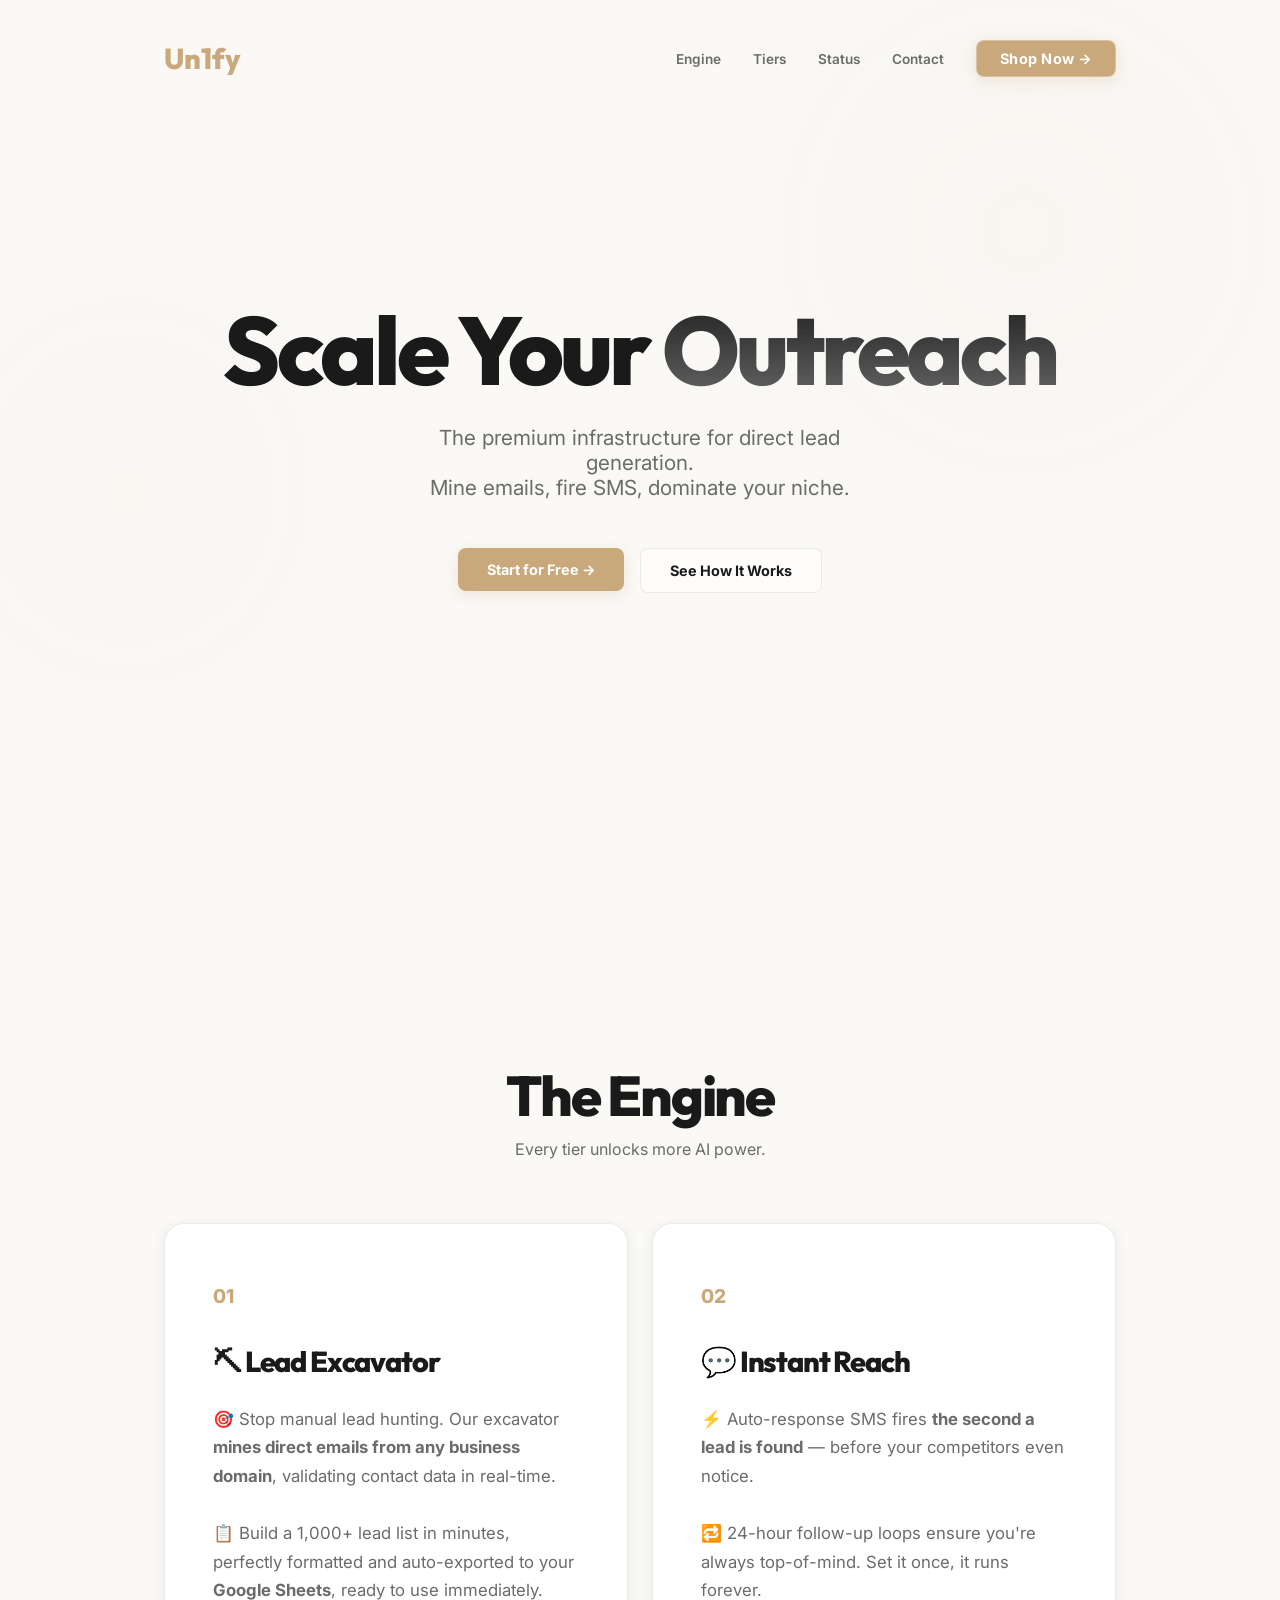
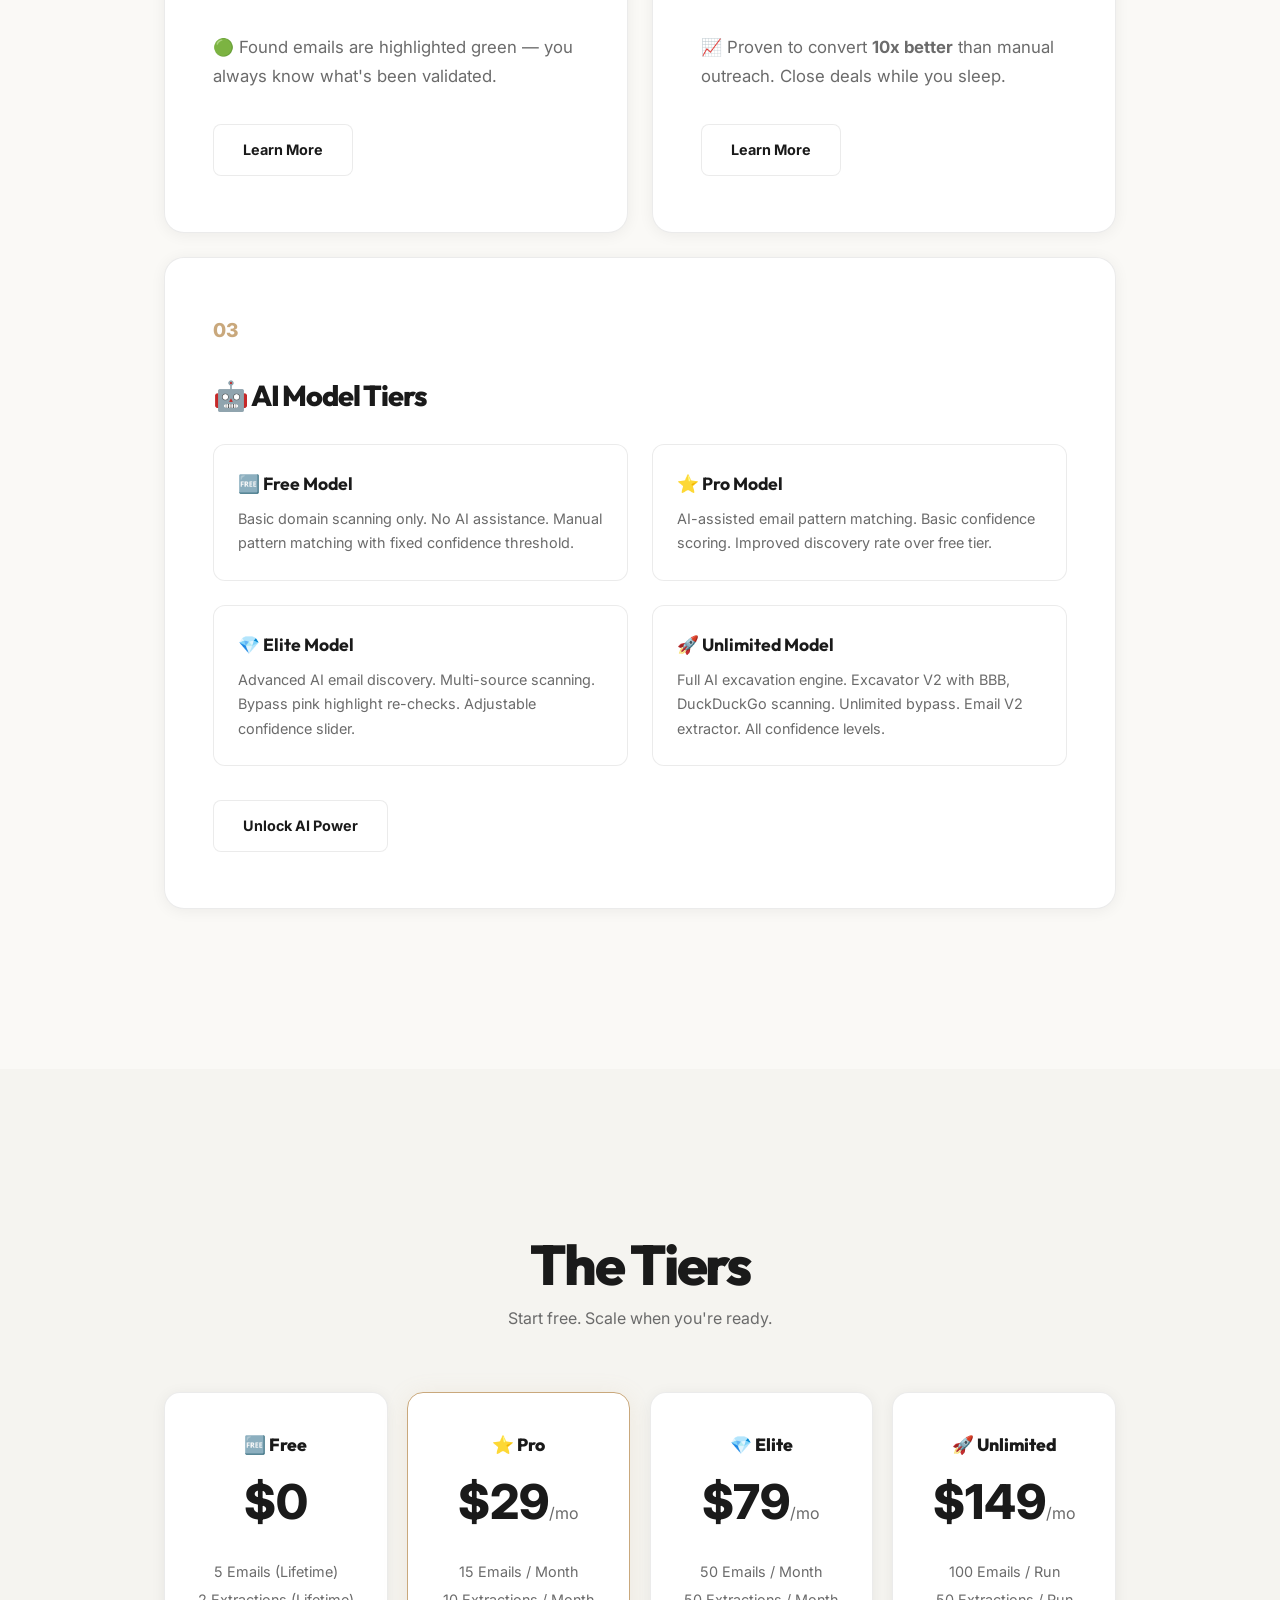
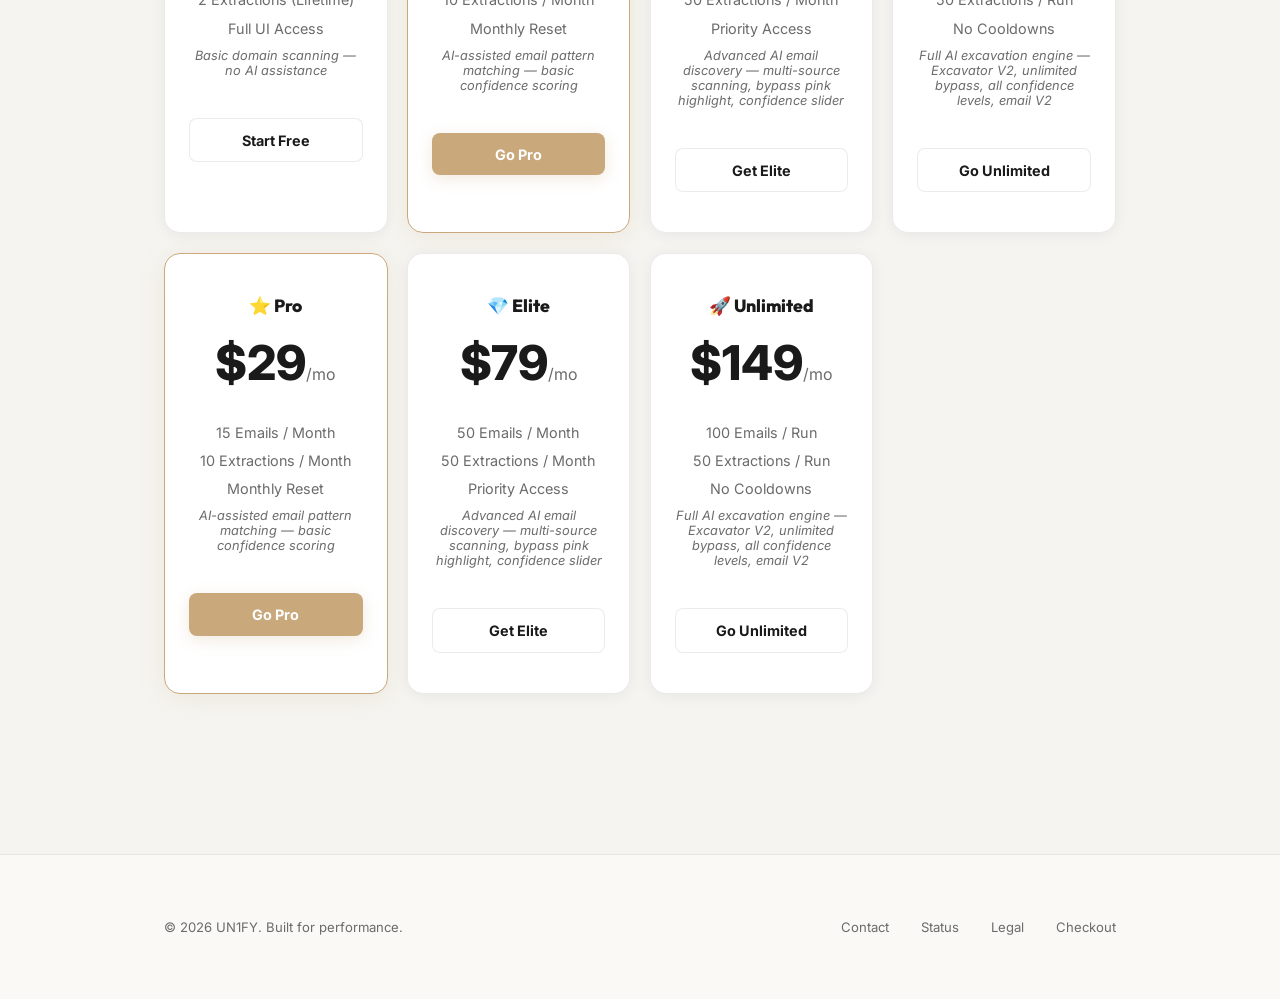
==== commit 124e9907: "Add files via upload" ====
--- a/index.html
+++ b/index.html
@@ -45,41 +45,41 @@
         </div>
     </nav>
 
-            <header class="hero">
-                <div class="container">
-                    <div class="hero-content reveal">
-                        <h1>Scale Your <span class="text-gradient">Outreach</span></h1>
-                        <p>The complete lead generation system for agencies and sales teams.<br>Discover verified contacts, automate follow-ups, and close more deals.</p>
-                        <div class="hero-btns">
-                            <div class="magnetic-wrap">
-                                <a href="checkout.html" class="btn btn-primary magnetic">Get Started Free →</a>
-                            </div>
-                            <div class="magnetic-wrap">
-                                <a href="#features" class="btn btn-outline magnetic">How It Works</a>
-                            </div>
-                        </div>
-                    </div>
-                </div>
-            </header>
+    <header class="hero">
+        <div class="container">
+            <div class="hero-content reveal">
+                <h1>Scale Your <span>Outreach</span></h1>
+                <p>The premium infrastructure for direct lead generation.<br>Mine emails, fire SMS, dominate your niche.</p>
+                <div class="hero-btns">
+                    <div class="magnetic-wrap">
+                        <a href="checkout.html" class="btn btn-primary magnetic">Start for Free →</a>
+                    </div>
+                    <div class="magnetic-wrap">
+                        <a href="#features" class="btn btn-outline magnetic">See How It Works</a>
+                    </div>
+                </div>
+            </div>
+        </div>
+    </header>
 
     <section id="features" class="features">
         <div class="container">
             <div class="section-header reveal" style="text-align:center; margin-bottom: 4rem;">
-                <h2 style="font-size: 3.5rem; margin-bottom: 0.5rem;">Win More Clients</h2>
-                <p style="color: var(--dim);">Automated outreach that fills your pipeline while you sleep</p>
+                <h2 style="font-size: 3.5rem; margin-bottom: 0.5rem;">The Engine</h2>
+                <p style="color: var(--dim);">Every tier unlocks more AI power.</p>
             </div>
             <div class="feature-grid">
                 <div class="feature-card reveal">
                     <span>01</span>
                     <h3>⛏ Lead Excavator</h3>
-                    <p>Stop chasing leads and start closing deals. Our AI-powered excavator <strong>discovers verified business emails from any domain</strong> and exports them instantly to Google Sheets.<br><br>Build a qualified lead list of 1,000+ prospects in minutes — not hours. Every email is validated in real-time so you know exactly who to contact.<br><br>🟢 Green highlights show validated contacts — never waste time on dead ends again.</p>
-                    <div class="magnetic-wrap" style="margin-top: 1.5rem; display: block;"><a href="#pricing" class="btn btn-outline magnetic">See How It Works</a></div>
+                    <p>🎯 Stop manual lead hunting. Our excavator <strong>mines direct emails from any business domain</strong>, validating contact data in real-time.<br><br>📋 Build a 1,000+ lead list in minutes, perfectly formatted and auto-exported to your <strong>Google Sheets</strong>, ready to use immediately.<br><br>🟢 Found emails are highlighted green — you always know what's been validated.</p>
+                    <div class="magnetic-wrap" style="margin-top: 1.5rem; display: block;"><a href="#pricing" class="btn btn-outline magnetic">Learn More</a></div>
                 </div>
                 <div class="feature-card reveal">
                     <span>02</span>
                     <h3>💬 Instant Reach</h3>
-                    <p>Engage leads the moment they're found — before your competition even knows they exist.<br><br>Auto-response SMS fires <strong>the second a lead is captured</strong>, starting conversations while interest is highest.<br><br>24-hour nurture sequences run automatically, keeping you top-of-mind without lifting a finger.<br><br>Convert <strong>10x more leads</strong> than manual outreach. Close deals while you sleep, travel, or focus on what matters.</p>
-                    <div class="magnetic-wrap" style="margin-top: 1.5rem; display: block;"><a href="#pricing" class="btn btn-outline magnetic">See How It Works</a></div>
+                    <p>⚡ Auto-response SMS fires <strong>the second a lead is found</strong> — before your competitors even notice.<br><br>🔁 24-hour follow-up loops ensure you're always top-of-mind. Set it once, it runs forever.<br><br>📈 Proven to convert <strong>10x better</strong> than manual outreach. Close deals while you sleep.</p>
+                    <div class="magnetic-wrap" style="margin-top: 1.5rem; display: block;"><a href="#pricing" class="btn btn-outline magnetic">Learn More</a></div>
                 </div>
                 <div class="feature-card reveal" style="grid-column: span 2;">
                     <span>03</span>
@@ -87,22 +87,22 @@
                     <div style="display: grid; grid-template-columns: repeat(2, 1fr); gap: 1.5rem; margin-top: 1.5rem;">
                         <div style="background: rgba(255,255,255,0.03); border: 1px solid var(--border); border-radius: 12px; padding: 1.5rem;">
                             <h4 style="font-family: 'Outfit', sans-serif; font-size: 1.1rem; margin-bottom: 0.5rem;">🆓 Free Model</h4>
-                            <p style="font-size: 0.9rem;">Basic domain scanning only. Manual pattern matching with no AI assistance.</p>
+                            <p style="font-size: 0.9rem;">Basic domain scanning only. No AI assistance. Manual pattern matching with fixed confidence threshold.</p>
                         </div>
                         <div style="background: rgba(255,255,255,0.03); border: 1px solid var(--border); border-radius: 12px; padding: 1.5rem;">
                             <h4 style="font-family: 'Outfit', sans-serif; font-size: 1.1rem; margin-bottom: 0.5rem;">⭐ Pro Model</h4>
-                            <p style="font-size: 0.9rem;">AI-assisted email discovery. Improved accuracy over basic scanning.</p>
+                            <p style="font-size: 0.9rem;">AI-assisted email pattern matching. Basic confidence scoring. Improved discovery rate over free tier.</p>
                         </div>
                         <div style="background: rgba(255,255,255,0.03); border: 1px solid var(--border); border-radius: 12px; padding: 1.5rem;">
                             <h4 style="font-family: 'Outfit', sans-serif; font-size: 1.1rem; margin-bottom: 0.5rem;">💎 Elite Model</h4>
-                            <p style="font-size: 0.9rem;">Advanced multi-source AI scanning. Bypass verification, confidence controls, and priority processing.</p>
+                            <p style="font-size: 0.9rem;">Advanced AI email discovery. Multi-source scanning. Bypass pink highlight re-checks. Adjustable confidence slider.</p>
                         </div>
                         <div style="background: rgba(255,255,255,0.03); border: 1px solid var(--border); border-radius: 12px; padding: 1.5rem;">
                             <h4 style="font-family: 'Outfit', sans-serif; font-size: 1.1rem; margin-bottom: 0.5rem;">🚀 Unlimited Model</h4>
-                            <p style="font-size: 0.9rem;">Complete AI excavation suite. Excavator V2 with BBB/DuckDuckGo scanning, unlimited bypass attempts, and Email V2 extraction.</p>
-                        </div>
-                    </div>
-                    <div class="magnetic-wrap" style="margin-top: 1.5rem; display: block;"><a href="#pricing" class="btn btn-outline magnetic">Compare AI Models</a></div>
+                            <p style="font-size: 0.9rem;">Full AI excavation engine. Excavator V2 with BBB, DuckDuckGo scanning. Unlimited bypass. Email V2 extractor. All confidence levels.</p>
+                        </div>
+                    </div>
+                    <div class="magnetic-wrap" style="margin-top: 1.5rem; display: block;"><a href="#pricing" class="btn btn-outline magnetic">Unlock AI Power</a></div>
                 </div>
             </div>
         </div>
@@ -111,10 +111,10 @@
     <section id="pricing" class="pricing">
         <div class="container">
             <div class="section-header reveal" style="text-align:center; margin-bottom: 4rem;">
-                <h2 style="font-size: 3.5rem; margin-bottom: 0.5rem;">Choose Your AI Power</h2>
-                <p style="color: var(--dim);">Each tier unlocks greater automation capabilities</p>
-            </div>
-             <div class="pricing-grid">
+                <h2 style="font-size: 3.5rem; margin-bottom: 0.5rem;">The Tiers</h2>
+                <p style="color: var(--dim);">Start free. Scale when you're ready.</p>
+            </div>
+            <div class="pricing-grid">
                 <div class="pricing-card reveal">
                     <div class="tier">🆓 Free</div>
                     <div class="price">$0</div>
@@ -125,116 +125,6 @@
                         <li style="color: var(--dim); font-style: italic; font-size: 0.8rem; margin-top: 0.5rem;">Basic domain scanning — no AI assistance</li>
                     </ul>
                     <a href="checkout.html?plan=free" class="btn btn-outline" style="display:block; text-align:center;">Start Free</a>
-                    <div class="effect-container"></div>
-                </div>
-                <div class="pricing-card featured reveal">
-                    <div class="tier">⭐ Pro</div>
-                    <div class="price">$29<span>/mo</span></div>
-                    <ul class="tier-features">
-                        <li>15 Emails / Month</li>
-                        <li>10 Extractions / Month</li>
-                        <li>Monthly Reset</li>
-                        <li style="color: var(--dim); font-style: italic; font-size: 0.8rem; margin-top: 0.5rem;">AI-assisted email pattern matching — basic confidence scoring</li>
-                    </ul>
-                    <a href="checkout.html?plan=pro" class="btn btn-primary" style="display:block; text-align:center;">Go Pro</a>
-                    <div class="effect-container">
-                        <div class="star-effect"></div>
-                    </div>
-                </div>
-                <div class="pricing-card reveal">
-                    <div class="tier">💎 Elite</div>
-                    <div class="price">$79<span>/mo</span></div>
-                    <ul class="tier-features">
-                        <li>50 Emails / Month</li>
-                        <li>50 Extractions / Month</li>
-                        <li>Priority Access</li>
-                        <li style="color: var(--dim); font-style: italic; font-size: 0.8rem; margin-top: 0.5rem;">Advanced AI email discovery — multi-source scanning, bypass pink highlight, confidence slider</li>
-                    </ul>
-                    <a href="checkout.html?plan=elite" class="btn btn-outline" style="display:block; text-align:center;">Get Elite</a>
-                    <div class="effect-container">
-                        <div class="gem-effect"></div>
-                    </div>
-                </div>
-                <div class="pricing-card reveal">
-                    <div class="tier">🚀 Unlimited</div>
-                    <div class="price">$149<span>/mo</span></div>
-                    <ul class="tier-features">
-                        <li>100 Emails / Run</li>
-                        <li>50 Extractions / Run</li>
-                        <li>No Cooldowns</li>
-                        <li style="color: var(--dim); font-style: italic; font-size: 0.8rem; margin-top: 0.5rem;">Full AI excavation engine — Excavator V2, unlimited bypass, all confidence levels, email V2</li>
-                    </ul>
-                    <a href="checkout.html?plan=unlimited" class="btn btn-outline" style="display:block; text-align:center;">Go Unlimited</a>
-                    <div class="effect-container">
-                        <div class="rocket-effect"></div>
-                    </div>
-                </div>
-            </div>
-                <div class="pricing-card featured reveal">
-                    <div class="tier">⭐ Pro</div>
-                    <div class="price">$29<span>/mo</span></div>
-                    <ul class="tier-features">
-                        <li>15 Emails / Month</li>
-                        <li>10 Extractions / Month</li>
-                        <li>Monthly Reset</li>
-                        <li style="color: var(--dim); font-style: italic; font-size: 0.8rem; margin-top: 0.5rem;">AI-assisted email pattern matching — basic confidence scoring</li>
-                    </ul>
-                    <a href="checkout.html?plan=pro" class="btn btn-primary" style="display:block; text-align:center;">Go Pro</a>
-                </div>
-                <div class="pricing-card reveal">
-                    <div class="tier">💎 Elite</div>
-                    <div class="price">$79<span>/mo</span></div>
-                    <ul class="tier-features">
-                        <li>50 Emails / Month</li>
-                        <li>50 Extractions / Month</li>
-                        <li>Priority Access</li>
-                        <li style="color: var(--dim); font-style: italic; font-size: 0.8rem; margin-top: 0.5rem;">Advanced AI email discovery — multi-source scanning, bypass pink highlight, confidence slider</li>
-                    </ul>
-                    <a href="checkout.html?plan=elite" class="btn btn-outline" style="display:block; text-align:center;">Get Elite</a>
-                </div>
-                <div class="pricing-card reveal">
-                    <div class="tier">🚀 Unlimited</div>
-                    <div class="price">$149<span>/mo</span></div>
-                    <ul class="tier-features">
-                        <li>100 Emails / Run</li>
-                        <li>50 Extractions / Run</li>
-                        <li>No Cooldowns</li>
-                        <li style="color: var(--dim); font-style: italic; font-size: 0.8rem; margin-top: 0.5rem;">Full AI excavation engine — Excavator V2, unlimited bypass, all confidence levels, email V2</li>
-                    </ul>
-                    <a href="checkout.html?plan=unlimited" class="btn btn-outline" style="display:block; text-align:center;">Go Unlimited</a>
-                </div>
-                <div class="pricing-card featured reveal">
-                    <div class="tier">⭐ Pro</div>
-                    <div class="price">$29<span>/mo</span></div>
-                    <ul class="tier-features">
-                        <li>15 Emails / Month</li>
-                        <li>10 Extractions / Month</li>
-                        <li>Monthly Reset</li>
-                        <li style="color: var(--dim); font-style: italic; font-size: 0.8rem; margin-top: 0.5rem;">AI-assisted email pattern matching — basic confidence scoring</li>
-                    </ul>
-                    <a href="checkout.html?plan=pro" class="btn btn-primary" style="display:block; text-align:center;">Go Pro</a>
-                </div>
-                <div class="pricing-card reveal">
-                    <div class="tier">💎 Elite</div>
-                    <div class="price">$79<span>/mo</span></div>
-                    <ul class="tier-features">
-                        <li>50 Emails / Month</li>
-                        <li>50 Extractions / Month</li>
-                        <li>Priority Access</li>
-                        <li style="color: var(--dim); font-style: italic; font-size: 0.8rem; margin-top: 0.5rem;">Advanced AI email discovery — multi-source scanning, bypass pink highlight, confidence slider</li>
-                    </ul>
-                    <a href="checkout.html?plan=elite" class="btn btn-outline" style="display:block; text-align:center;">Get Elite</a>
-                </div>
-                <div class="pricing-card reveal">
-                    <div class="tier">🚀 Unlimited</div>
-                    <div class="price">$149<span>/mo</span></div>
-                    <ul class="tier-features">
-                        <li>100 Emails / Run</li>
-                        <li>50 Extractions / Run</li>
-                        <li>No Cooldowns</li>
-                        <li style="color: var(--dim); font-style: italic; font-size: 0.8rem; margin-top: 0.5rem;">Full AI excavation engine — Excavator V2, unlimited bypass, all confidence levels, email V2</li>
-                    </ul>
-                    <a href="checkout.html?plan=unlimited" class="btn btn-outline" style="display:block; text-align:center;">Go Unlimited</a>
                 </div>
                 <div class="pricing-card featured reveal">
                     <div class="tier">⭐ Pro</div>
--- a/style.css
+++ b/style.css
@@ -205,20 +205,12 @@
     position: relative;
 }
 
-.hero-content h1 { font-size: 6rem; line-height: 0.9; margin-bottom: 2rem; position: relative; }
-.hero-content h1 .text-gradient {
-    background: linear-gradient(45deg, var(--fg), var(--dim), var(--accent), var(--fg));
-    background-size: 200% 200%;
+.hero-content h1 { font-size: 6rem; line-height: 0.9; margin-bottom: 2rem; }
+.hero-content h1 span {
+    background: linear-gradient(180deg, var(--fg) 0%, var(--dim) 100%);
     -webkit-background-clip: text;
     background-clip: text;
     -webkit-text-fill-color: transparent;
-    animation: gradientShift 3s ease infinite;
-}
-
-@keyframes gradientShift {
-    0% { background-position: 0% 50%; }
-    50% { background-position: 100% 50%; }
-    100% { background-position: 0% 50%; }
 }
 .hero-content p { font-size: 1.3rem; color: var(--dim); margin: 0 auto 3rem; max-width: 500px; }
 
@@ -258,8 +250,6 @@
     gap: 1.2rem;
     padding: 1.5rem;
     margin: -1.5rem;
-    position: relative;
-    z-index: 1;
 }
 
 .pricing-card {
@@ -274,7 +264,6 @@
     position: relative;
     z-index: 1;
     box-shadow: 0 2px 15px var(--shadow);
-    overflow: visible;
 }
 
 .pricing-card:hover {
@@ -284,145 +273,14 @@
     box-shadow: 0 20px 50px var(--shadow-lg);
 }
 
-.pricing-card.featured { 
-    border-color: var(--accent); 
-    box-shadow: 0 4px 25px rgba(201, 168, 124, 0.15);
-}
-
-.pricing-card .effect-container {
-    position: absolute;
-    bottom: -20px;
-    left: 50%;
-    transform: translateX(-50%);
-    width: 60px;
-    height: 60px;
-    pointer-events: none;
-    z-index: 5;
-}
-
-.pricing-card .star-effect {
-    position: absolute;
-    top: 50%;
-    left: 50%;
-    width: 0;
-    height: 0;
-    transform: translate(-50%, -50%) rotate(0deg);
-}
-
-.pricing-card .star-effect::before,
-.pricing-card .star-effect::after {
-    content: "";
-    position: absolute;
-    top: -10px;
-    left: -10px;
-    width: 20px;
-    height: 20px;
-    background: linear-gradient(135deg, var(--accent), #e8d5b7);
-    clip-path: polygon(50% 0%, 61% 35%, 98% 35%, 68% 57%, 79% 91%, 50% 70%, 21% 91%, 32% 57%, 2% 35%, 39% 35%);
-    transform-origin: center;
-    opacity: 0;
-    animation: starPulse 0.6s ease-out forwards;
-}
-
-.pricing-card .star-effect::after {
-    transform: rotate(30deg);
-}
-
-.pricing-card .gem-effect {
-    position: absolute;
-    top: 50%;
-    left: 50%;
-    width: 20px;
-    height: 20px;
-    transform: translate(-50%, -50%) rotate(0deg);
-    background: linear-gradient(135deg, var(--accent), #e8d5b7);
-    clip-path: polygon(50% 0%, 60% 20%, 100% 20%, 75% 100%, 25% 100%, 0% 20%, 40% 20%);
-    box-shadow: 0 4px 8px rgba(0,0,0,0.2);
-    opacity: 0;
-    animation: gemSpin 1s ease-out forwards;
-}
-
-.pricing-card .rocket-effect {
-    position: absolute;
-    top: 100%;
-    left: 50%;
-    width: 24px;
-    height: 40px;
-    transform: translateX(-50%);
-    background: linear-gradient(to top, var(--accent), #e8d5b7);
-    border-radius: 4px 4px 2px 2px;
-    opacity: 0;
-}
-
-.pricing-card .rocket-effect::before {
-    content: "";
-    position: absolute;
-    top: 100%;
-    left: 50%;
-    width: 0;
-    height: 0;
-    border-left: 6px solid transparent;
-    border-right: 6px solid transparent;
-    border-top: 8px solid var(--accent);
-    transform: translateX(-50%);
-}
-
-.pricing-card .rocket-effect::after {
-    content: "";
-    position: absolute;
-    bottom: -8px;
-    left: 50%;
-    width: 4px;
-    height: 8px;
-    background: var(--accent);
-    transform: translateX(-50%);
-    opacity: 0.7;
-}
-
-@keyframes starPulse {
-    0% { 
-        opacity: 0;
-        transform: translate(-50%, -50%) rotate(0deg) scale(0.5);
-    }
-    50% {
-        opacity: 1;
-        transform: translate(-50%, -50%) rotate(0deg) scale(1.2);
-    }
-    100% {
-        opacity: 0;
-        transform: translate(-50%, -50%) rotate(0deg) scale(0.8);
-    }
-}
-
-@keyframes gemSpin {
-    0% {
-        opacity: 0;
-        transform: translate(-50%, -50%) rotate(0deg) scale(0.5);
-    }
-    50% {
-        opacity: 1;
-        transform: translate(-50%, -50%) rotate(180deg) scale(1.1);
-    }
-    100% {
-        opacity: 0;
-        transform: translate(-50%, -50%) rotate(360deg) scale(0.8);
-    }
-}
-
-@keyframes rocketLaunch {
-    0% {
-        opacity: 0;
-        transform: translateX(-50%) translateY(0);
-    }
-    50% {
-        opacity: 1;
-        transform: translateX(-50%) translateY(-30px);
-    }
-    100% {
-        opacity: 0;
-        transform: translateX(-50%) translateY(-100px);
-    }
-}
+.pricing-card.featured { border-color: var(--accent); box-shadow: 0 4px 25px rgba(201, 168, 124, 0.15); }
+
+.pricing-card .tier { font-family: 'Outfit', sans-serif; font-size: 1.1rem; font-weight: 800; margin-bottom: 1rem; }
+.price { font-size: 3rem; font-weight: 800; margin-bottom: 2rem; }
+.price span { font-size: 1rem; color: var(--dim); font-weight: 400; }
+
+.tier-features { list-style: none; margin-bottom: 2.5rem; }
+.tier-features li { margin-bottom: 0.7rem; color: var(--dim); font-size: 0.9rem; }
 
 /* ── Reveal Animations ── */
 .reveal { opacity: 0; transform: translateY(30px); transition: 1.2s cubic-bezier(0.2, 1, 0.3, 1); }
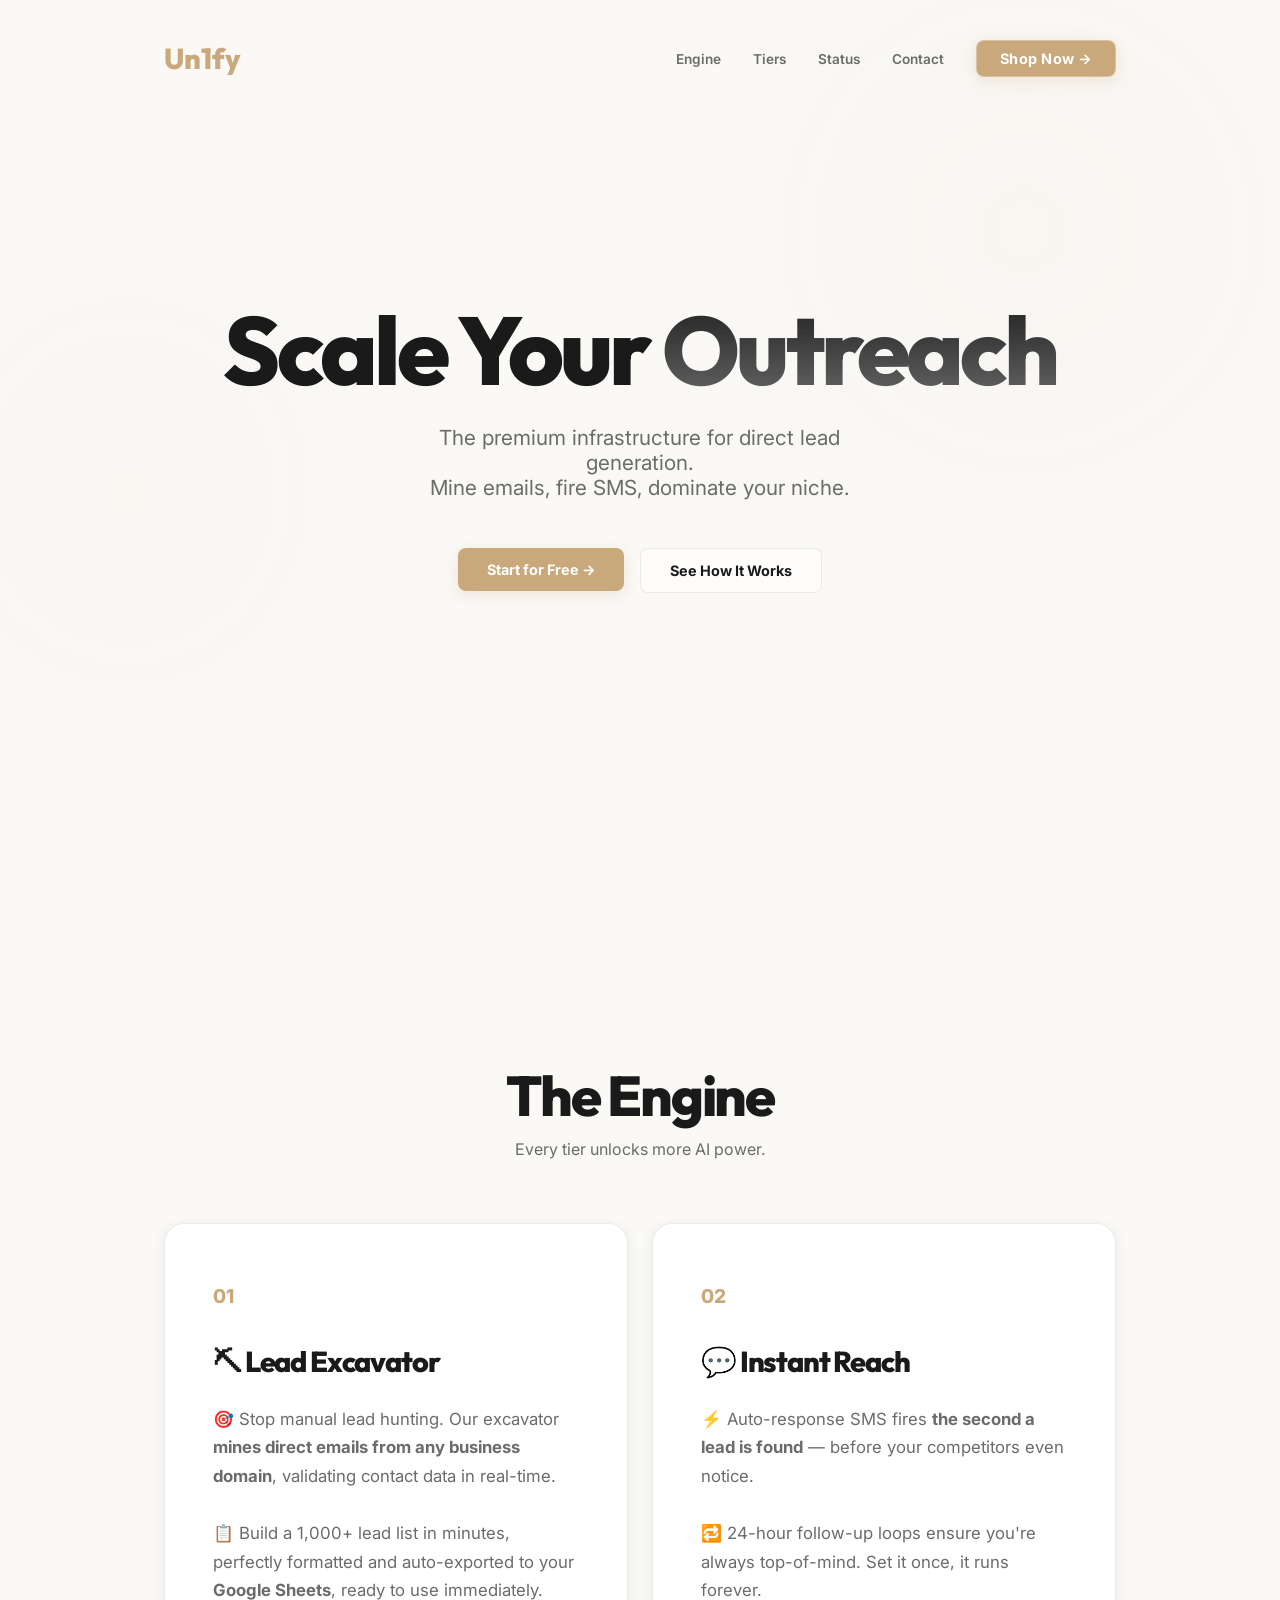
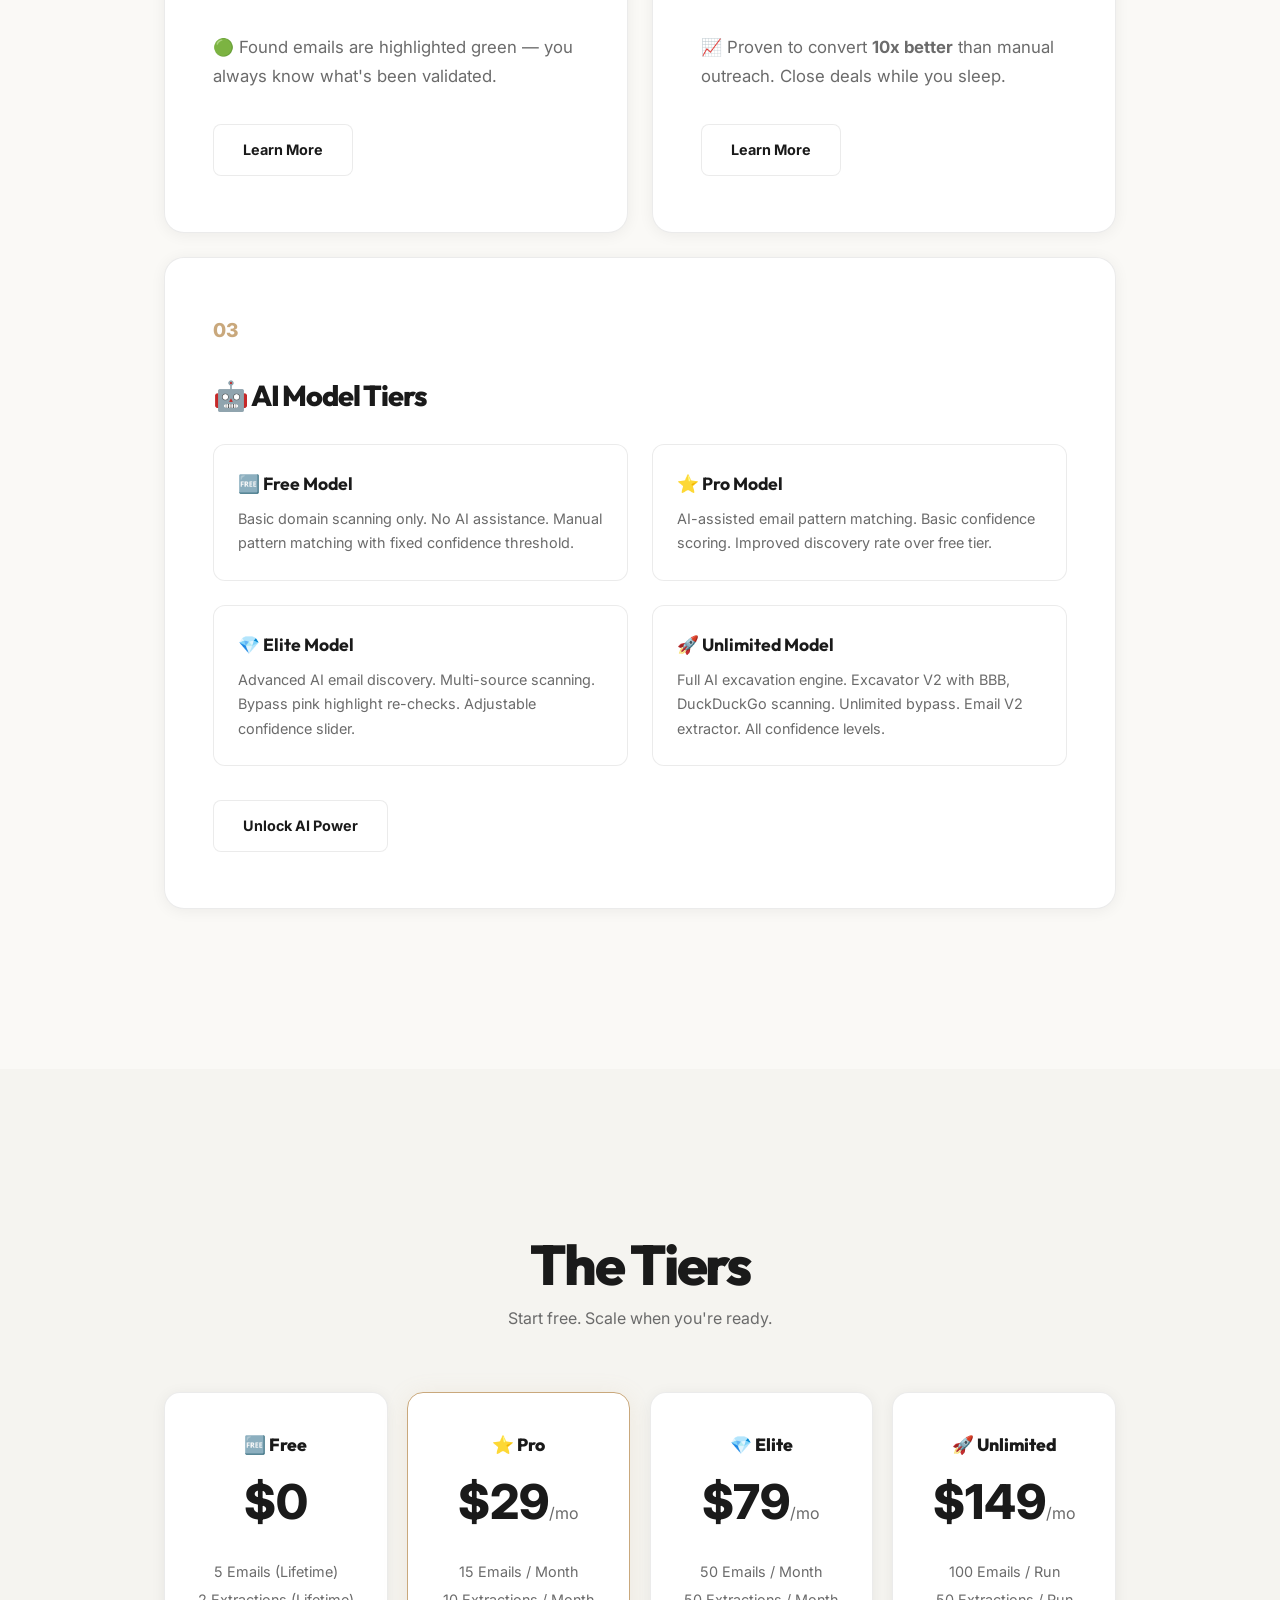
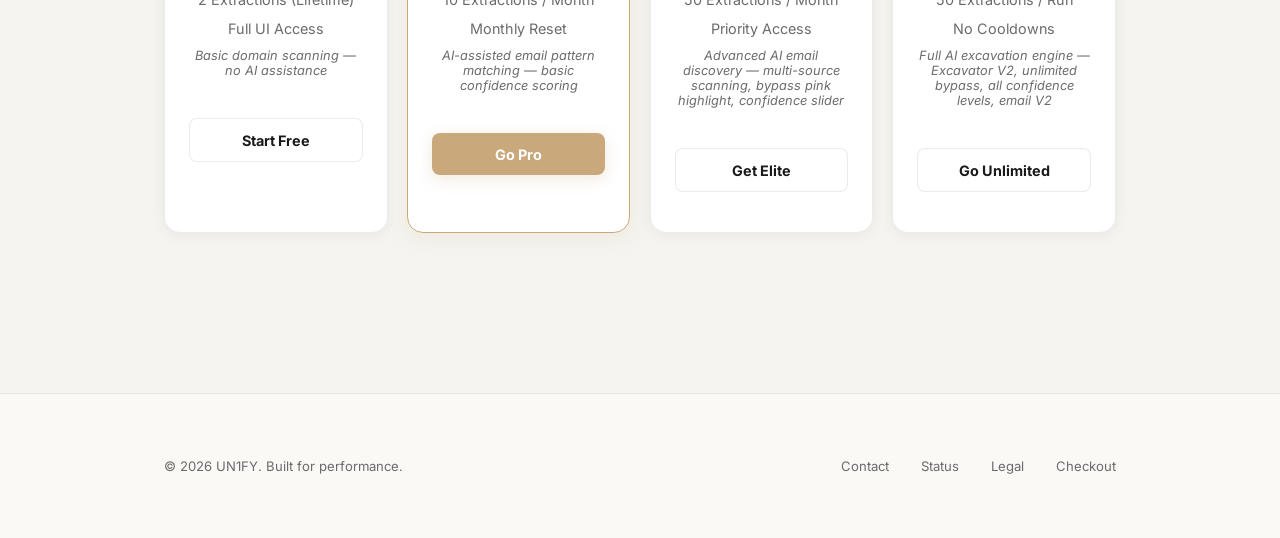
==== commit e273d62c: "Add files via upload" ====
--- a/index.html
+++ b/index.html
@@ -125,39 +125,6 @@
                         <li style="color: var(--dim); font-style: italic; font-size: 0.8rem; margin-top: 0.5rem;">Basic domain scanning — no AI assistance</li>
                     </ul>
                     <a href="checkout.html?plan=free" class="btn btn-outline" style="display:block; text-align:center;">Start Free</a>
-                </div>
-                <div class="pricing-card featured reveal">
-                    <div class="tier">⭐ Pro</div>
-                    <div class="price">$29<span>/mo</span></div>
-                    <ul class="tier-features">
-                        <li>15 Emails / Month</li>
-                        <li>10 Extractions / Month</li>
-                        <li>Monthly Reset</li>
-                        <li style="color: var(--dim); font-style: italic; font-size: 0.8rem; margin-top: 0.5rem;">AI-assisted email pattern matching — basic confidence scoring</li>
-                    </ul>
-                    <a href="checkout.html?plan=pro" class="btn btn-primary" style="display:block; text-align:center;">Go Pro</a>
-                </div>
-                <div class="pricing-card reveal">
-                    <div class="tier">💎 Elite</div>
-                    <div class="price">$79<span>/mo</span></div>
-                    <ul class="tier-features">
-                        <li>50 Emails / Month</li>
-                        <li>50 Extractions / Month</li>
-                        <li>Priority Access</li>
-                        <li style="color: var(--dim); font-style: italic; font-size: 0.8rem; margin-top: 0.5rem;">Advanced AI email discovery — multi-source scanning, bypass pink highlight, confidence slider</li>
-                    </ul>
-                    <a href="checkout.html?plan=elite" class="btn btn-outline" style="display:block; text-align:center;">Get Elite</a>
-                </div>
-                <div class="pricing-card reveal">
-                    <div class="tier">🚀 Unlimited</div>
-                    <div class="price">$149<span>/mo</span></div>
-                    <ul class="tier-features">
-                        <li>100 Emails / Run</li>
-                        <li>50 Extractions / Run</li>
-                        <li>No Cooldowns</li>
-                        <li style="color: var(--dim); font-style: italic; font-size: 0.8rem; margin-top: 0.5rem;">Full AI excavation engine — Excavator V2, unlimited bypass, all confidence levels, email V2</li>
-                    </ul>
-                    <a href="checkout.html?plan=unlimited" class="btn btn-outline" style="display:block; text-align:center;">Go Unlimited</a>
                 </div>
                 <div class="pricing-card featured reveal">
                     <div class="tier">⭐ Pro</div>
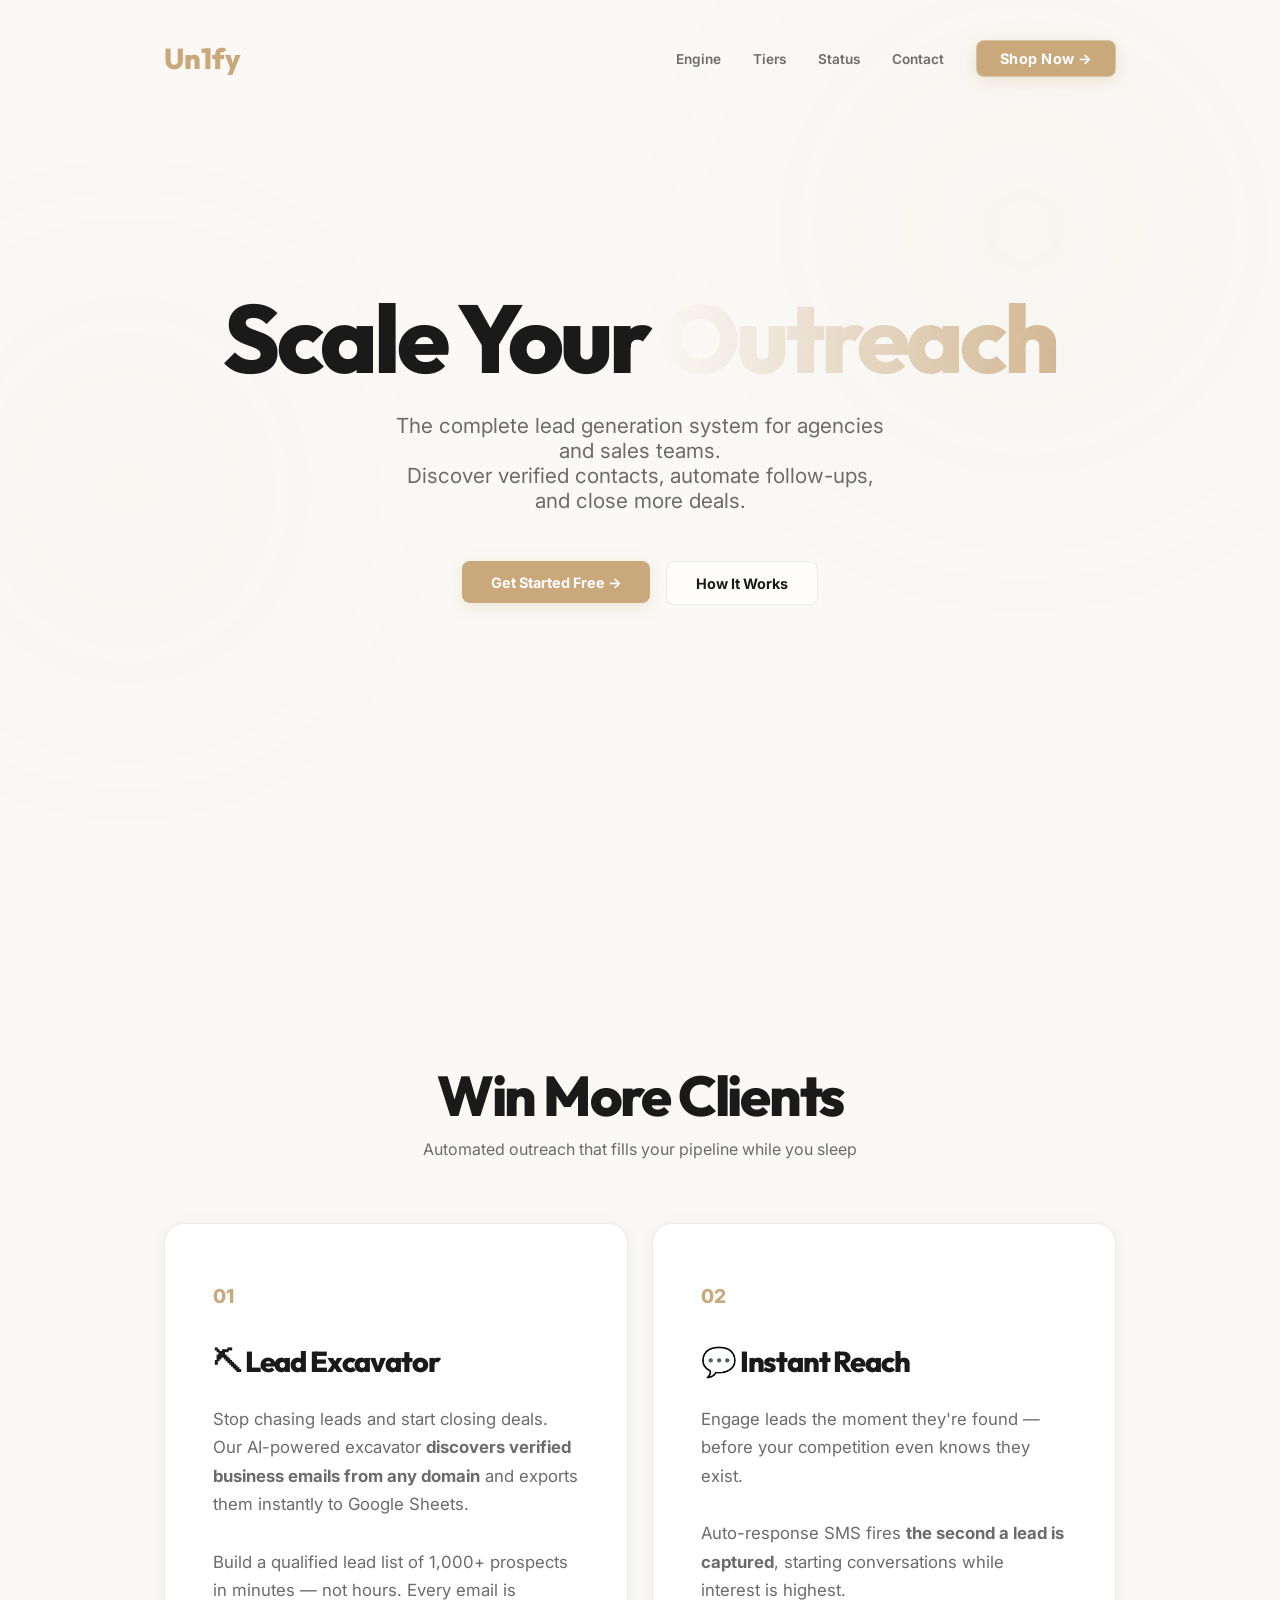
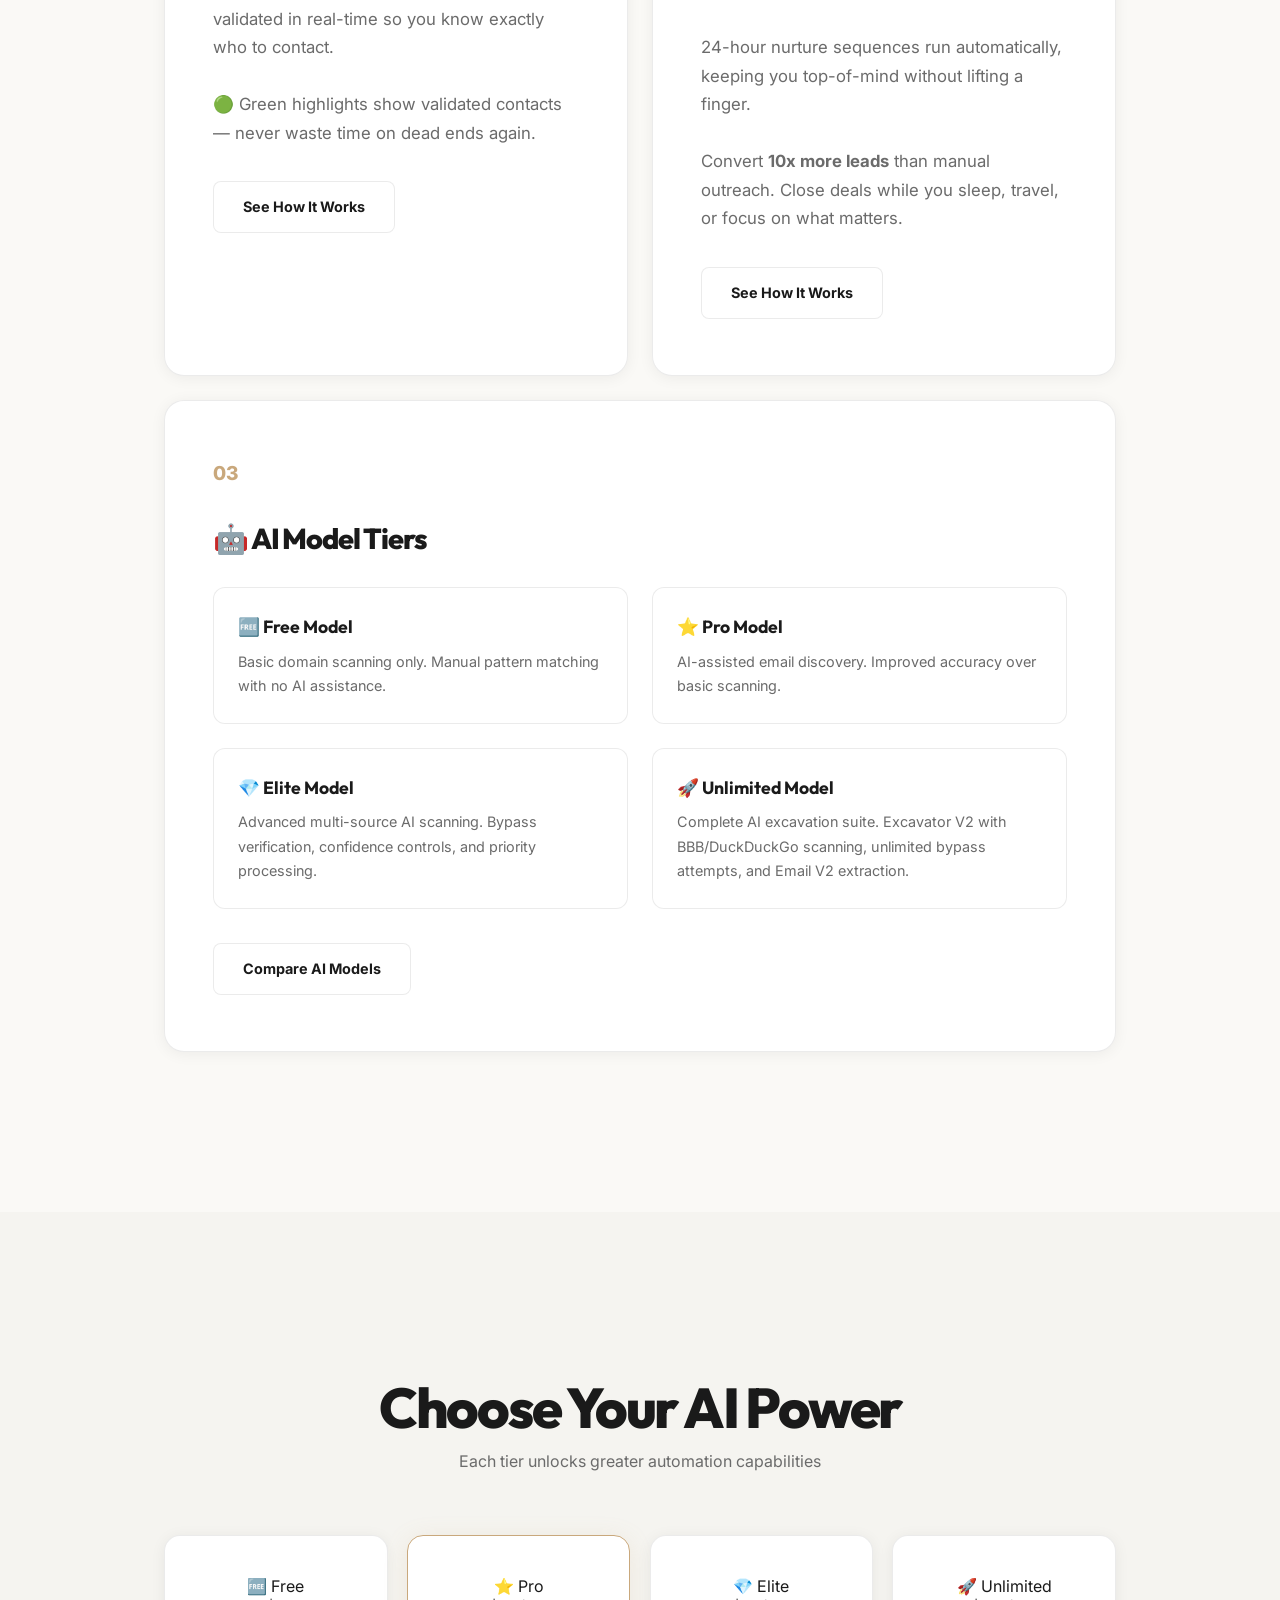
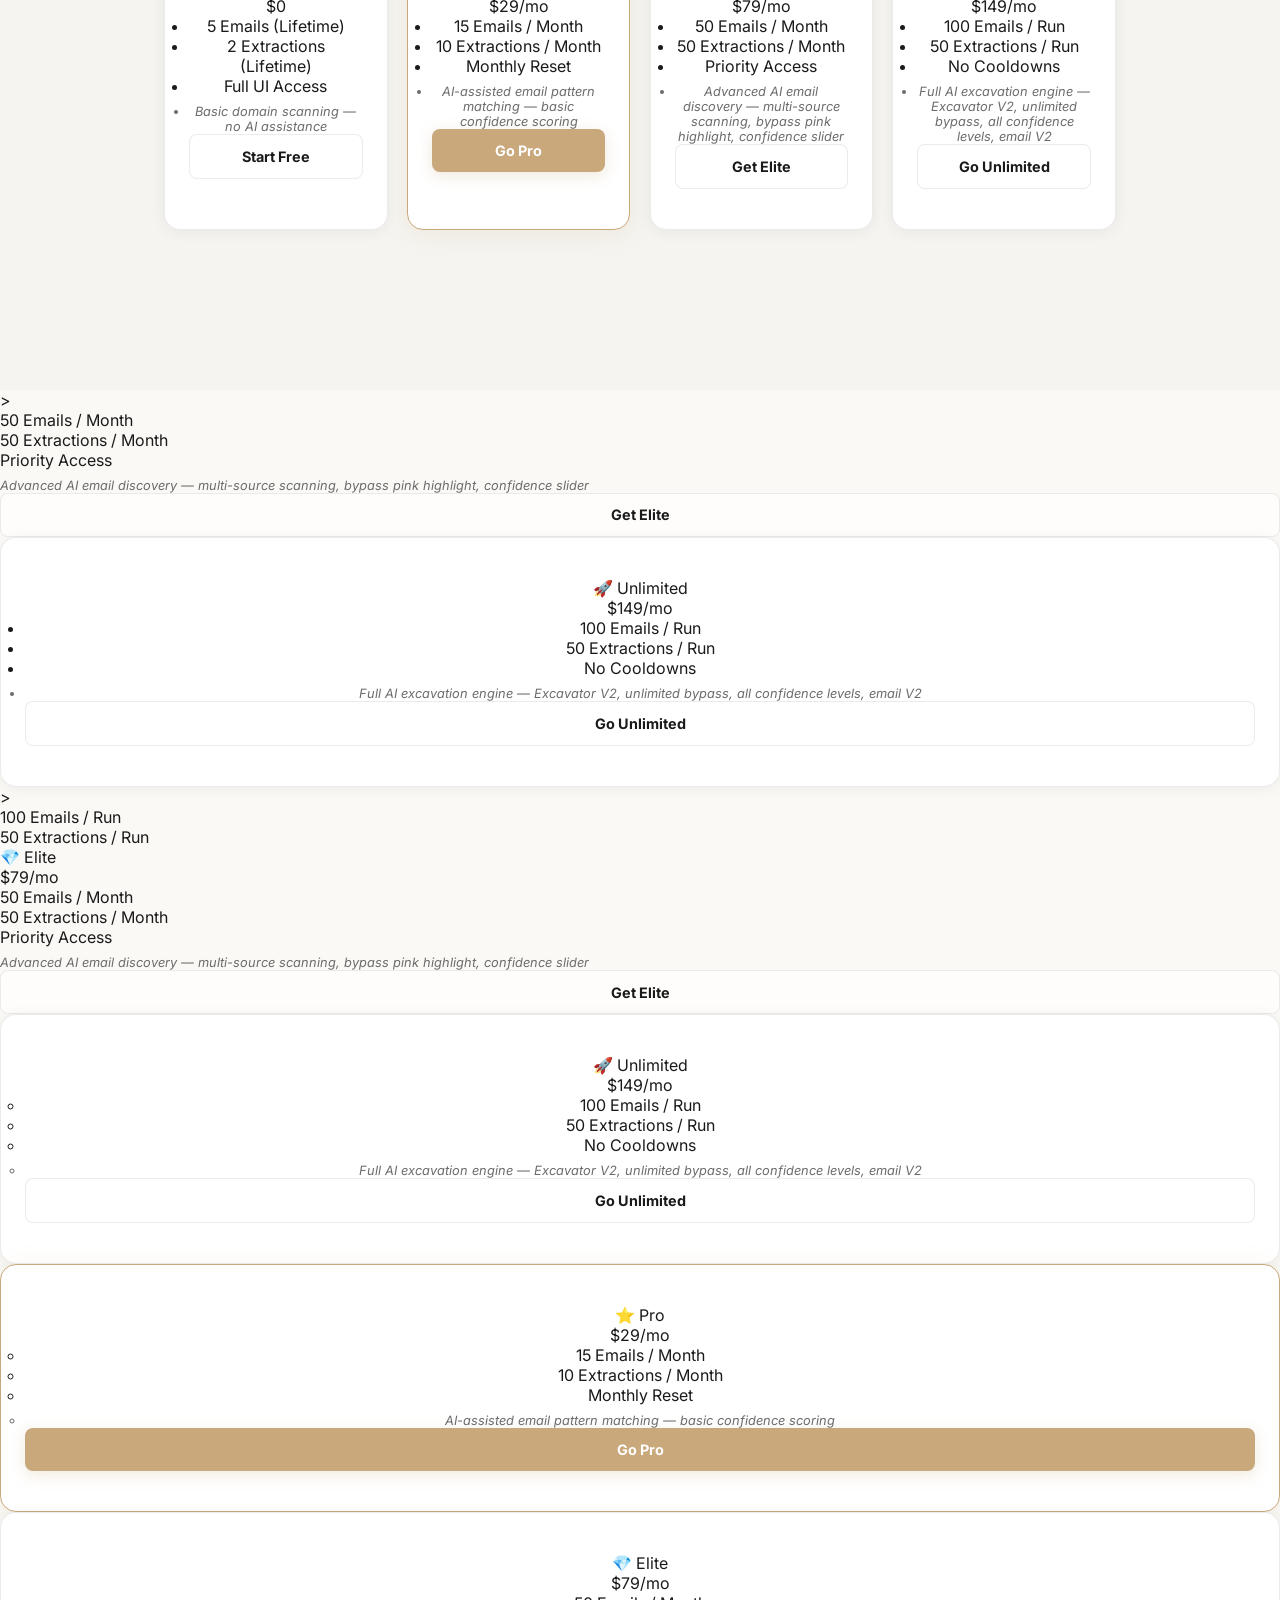
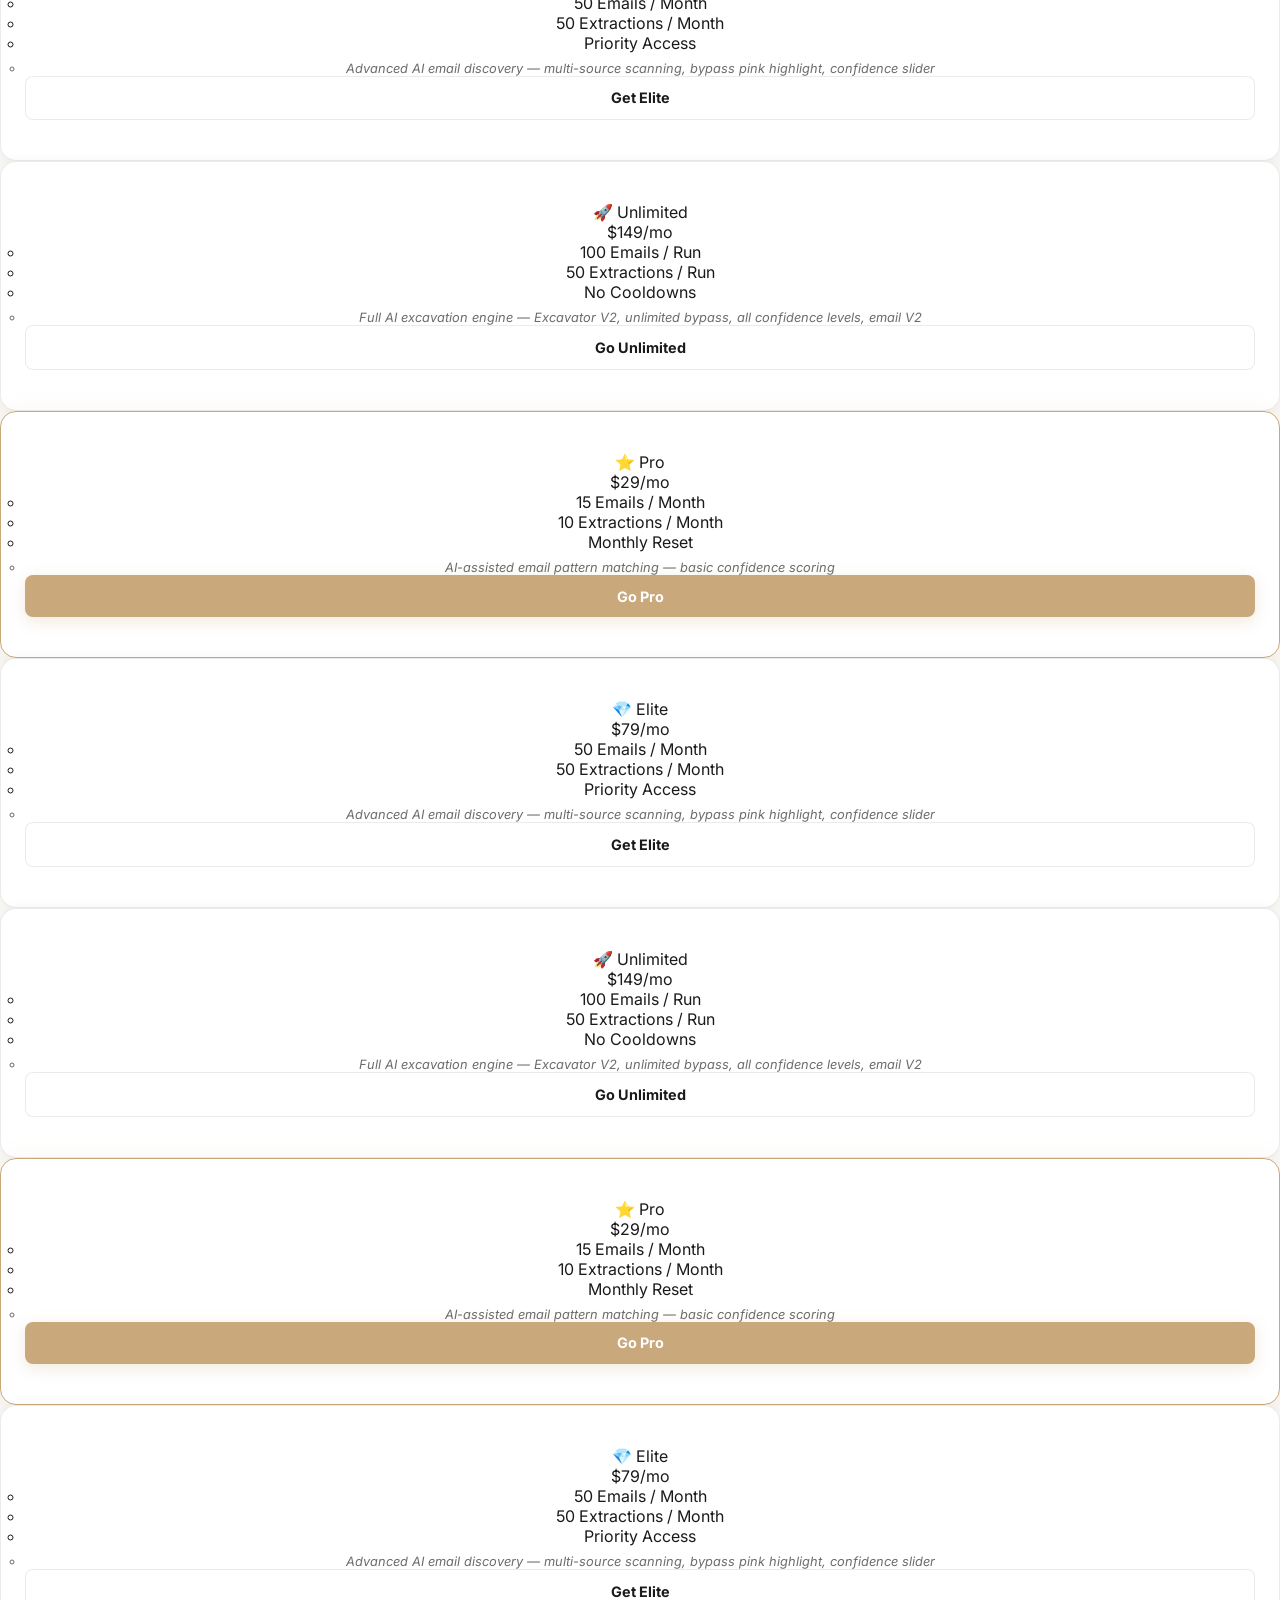
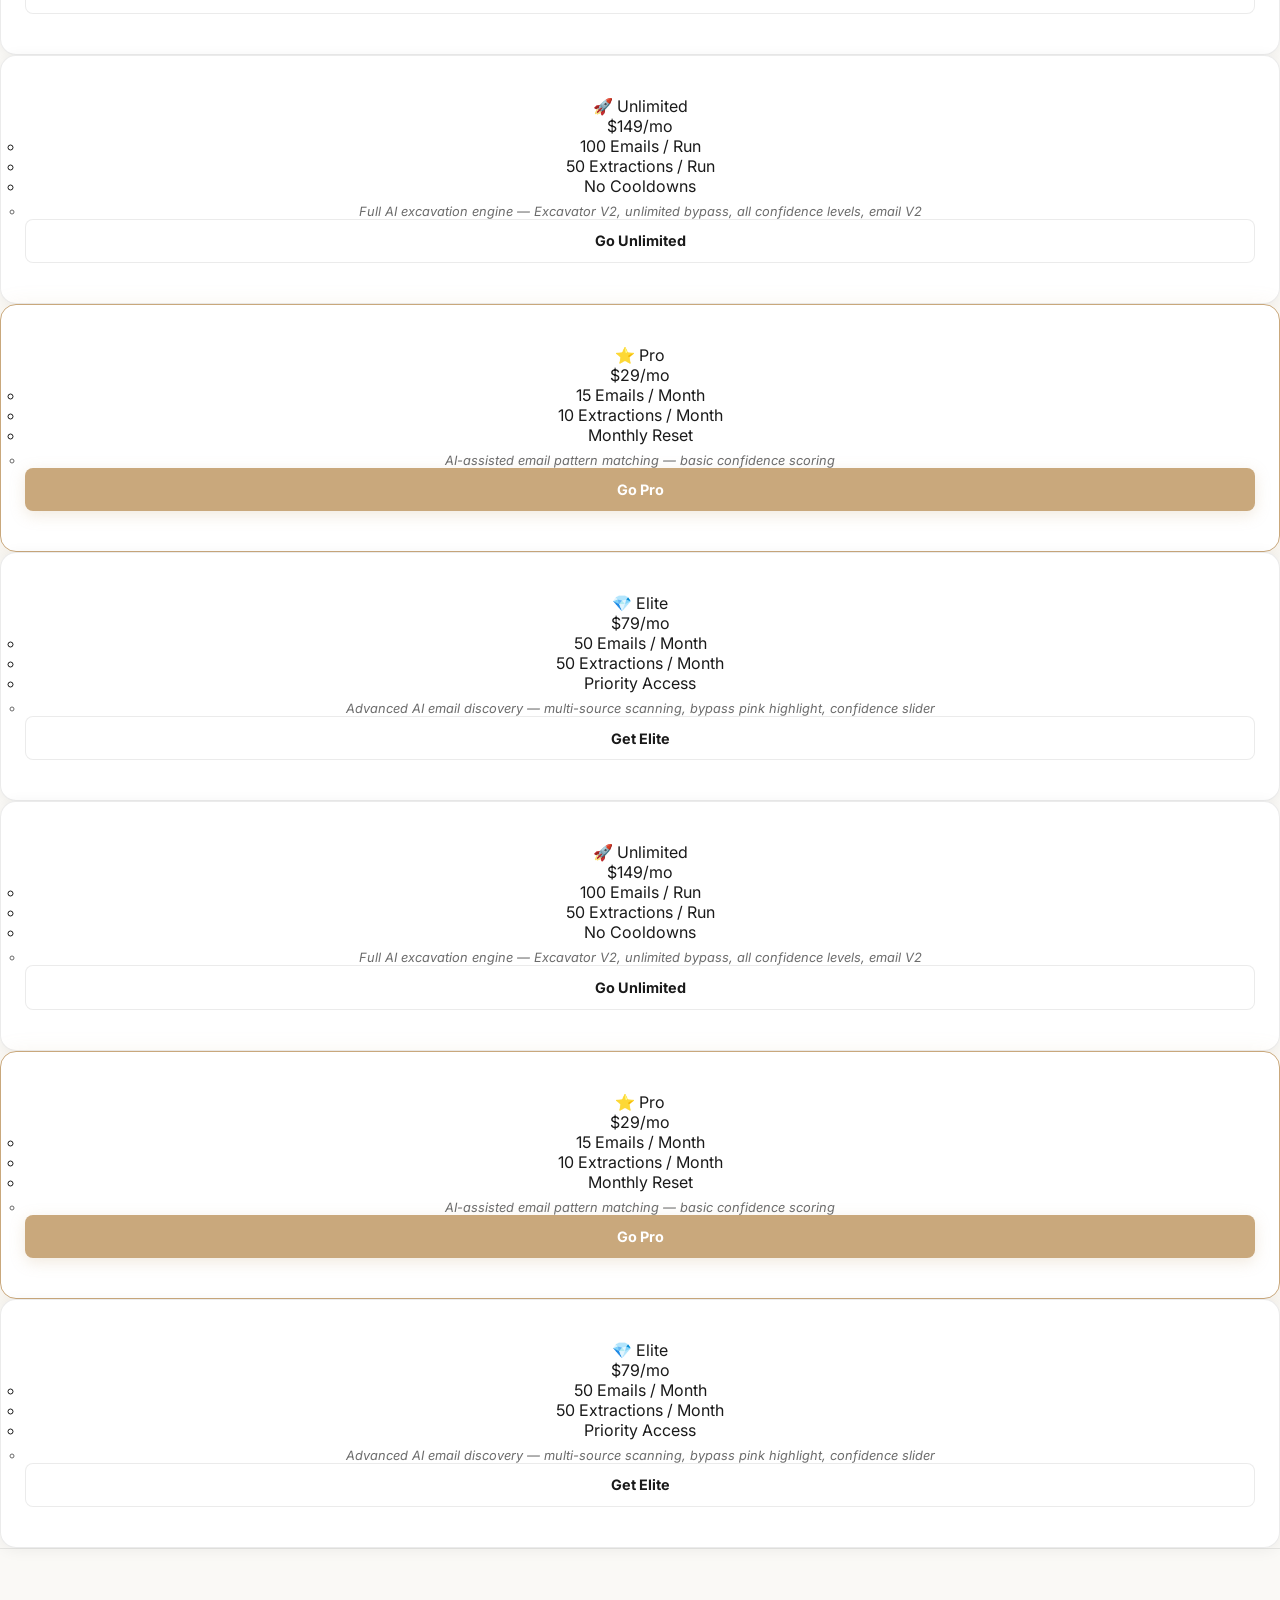
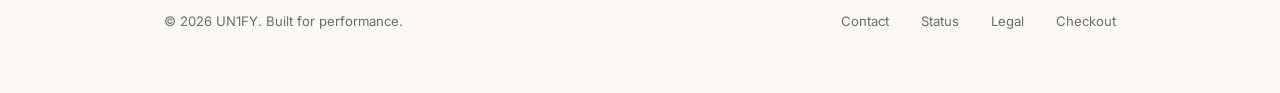
==== commit 4214ece4: "Add files via upload" ====
--- a/index.html
+++ b/index.html
@@ -45,41 +45,41 @@
         </div>
     </nav>
 
-    <header class="hero">
-        <div class="container">
-            <div class="hero-content reveal">
-                <h1>Scale Your <span>Outreach</span></h1>
-                <p>The premium infrastructure for direct lead generation.<br>Mine emails, fire SMS, dominate your niche.</p>
-                <div class="hero-btns">
-                    <div class="magnetic-wrap">
-                        <a href="checkout.html" class="btn btn-primary magnetic">Start for Free →</a>
-                    </div>
-                    <div class="magnetic-wrap">
-                        <a href="#features" class="btn btn-outline magnetic">See How It Works</a>
-                    </div>
-                </div>
-            </div>
-        </div>
-    </header>
+            <header class="hero">
+                <div class="container">
+                    <div class="hero-content reveal">
+                        <h1>Scale Your <span class="text-gradient">Outreach</span></h1>
+                        <p>The complete lead generation system for agencies and sales teams.<br>Discover verified contacts, automate follow-ups, and close more deals.</p>
+                        <div class="hero-btns">
+                            <div class="magnetic-wrap">
+                                <a href="checkout.html" class="btn btn-primary magnetic">Get Started Free →</a>
+                            </div>
+                            <div class="magnetic-wrap">
+                                <a href="#features" class="btn btn-outline magnetic">How It Works</a>
+                            </div>
+                        </div>
+                    </div>
+                </div>
+            </header>
 
     <section id="features" class="features">
         <div class="container">
             <div class="section-header reveal" style="text-align:center; margin-bottom: 4rem;">
-                <h2 style="font-size: 3.5rem; margin-bottom: 0.5rem;">The Engine</h2>
-                <p style="color: var(--dim);">Every tier unlocks more AI power.</p>
+                <h2 style="font-size: 3.5rem; margin-bottom: 0.5rem;">Win More Clients</h2>
+                <p style="color: var(--dim);">Automated outreach that fills your pipeline while you sleep</p>
             </div>
             <div class="feature-grid">
                 <div class="feature-card reveal">
                     <span>01</span>
                     <h3>⛏ Lead Excavator</h3>
-                    <p>🎯 Stop manual lead hunting. Our excavator <strong>mines direct emails from any business domain</strong>, validating contact data in real-time.<br><br>📋 Build a 1,000+ lead list in minutes, perfectly formatted and auto-exported to your <strong>Google Sheets</strong>, ready to use immediately.<br><br>🟢 Found emails are highlighted green — you always know what's been validated.</p>
-                    <div class="magnetic-wrap" style="margin-top: 1.5rem; display: block;"><a href="#pricing" class="btn btn-outline magnetic">Learn More</a></div>
+                    <p>Stop chasing leads and start closing deals. Our AI-powered excavator <strong>discovers verified business emails from any domain</strong> and exports them instantly to Google Sheets.<br><br>Build a qualified lead list of 1,000+ prospects in minutes — not hours. Every email is validated in real-time so you know exactly who to contact.<br><br>🟢 Green highlights show validated contacts — never waste time on dead ends again.</p>
+                    <div class="magnetic-wrap" style="margin-top: 1.5rem; display: block;"><a href="#pricing" class="btn btn-outline magnetic">See How It Works</a></div>
                 </div>
                 <div class="feature-card reveal">
                     <span>02</span>
                     <h3>💬 Instant Reach</h3>
-                    <p>⚡ Auto-response SMS fires <strong>the second a lead is found</strong> — before your competitors even notice.<br><br>🔁 24-hour follow-up loops ensure you're always top-of-mind. Set it once, it runs forever.<br><br>📈 Proven to convert <strong>10x better</strong> than manual outreach. Close deals while you sleep.</p>
-                    <div class="magnetic-wrap" style="margin-top: 1.5rem; display: block;"><a href="#pricing" class="btn btn-outline magnetic">Learn More</a></div>
+                    <p>Engage leads the moment they're found — before your competition even knows they exist.<br><br>Auto-response SMS fires <strong>the second a lead is captured</strong>, starting conversations while interest is highest.<br><br>24-hour nurture sequences run automatically, keeping you top-of-mind without lifting a finger.<br><br>Convert <strong>10x more leads</strong> than manual outreach. Close deals while you sleep, travel, or focus on what matters.</p>
+                    <div class="magnetic-wrap" style="margin-top: 1.5rem; display: block;"><a href="#pricing" class="btn btn-outline magnetic">See How It Works</a></div>
                 </div>
                 <div class="feature-card reveal" style="grid-column: span 2;">
                     <span>03</span>
@@ -87,22 +87,22 @@
                     <div style="display: grid; grid-template-columns: repeat(2, 1fr); gap: 1.5rem; margin-top: 1.5rem;">
                         <div style="background: rgba(255,255,255,0.03); border: 1px solid var(--border); border-radius: 12px; padding: 1.5rem;">
                             <h4 style="font-family: 'Outfit', sans-serif; font-size: 1.1rem; margin-bottom: 0.5rem;">🆓 Free Model</h4>
-                            <p style="font-size: 0.9rem;">Basic domain scanning only. No AI assistance. Manual pattern matching with fixed confidence threshold.</p>
+                            <p style="font-size: 0.9rem;">Basic domain scanning only. Manual pattern matching with no AI assistance.</p>
                         </div>
                         <div style="background: rgba(255,255,255,0.03); border: 1px solid var(--border); border-radius: 12px; padding: 1.5rem;">
                             <h4 style="font-family: 'Outfit', sans-serif; font-size: 1.1rem; margin-bottom: 0.5rem;">⭐ Pro Model</h4>
-                            <p style="font-size: 0.9rem;">AI-assisted email pattern matching. Basic confidence scoring. Improved discovery rate over free tier.</p>
+                            <p style="font-size: 0.9rem;">AI-assisted email discovery. Improved accuracy over basic scanning.</p>
                         </div>
                         <div style="background: rgba(255,255,255,0.03); border: 1px solid var(--border); border-radius: 12px; padding: 1.5rem;">
                             <h4 style="font-family: 'Outfit', sans-serif; font-size: 1.1rem; margin-bottom: 0.5rem;">💎 Elite Model</h4>
-                            <p style="font-size: 0.9rem;">Advanced AI email discovery. Multi-source scanning. Bypass pink highlight re-checks. Adjustable confidence slider.</p>
+                            <p style="font-size: 0.9rem;">Advanced multi-source AI scanning. Bypass verification, confidence controls, and priority processing.</p>
                         </div>
                         <div style="background: rgba(255,255,255,0.03); border: 1px solid var(--border); border-radius: 12px; padding: 1.5rem;">
                             <h4 style="font-family: 'Outfit', sans-serif; font-size: 1.1rem; margin-bottom: 0.5rem;">🚀 Unlimited Model</h4>
-                            <p style="font-size: 0.9rem;">Full AI excavation engine. Excavator V2 with BBB, DuckDuckGo scanning. Unlimited bypass. Email V2 extractor. All confidence levels.</p>
+                            <p style="font-size: 0.9rem;">Complete AI excavation suite. Excavator V2 with BBB/DuckDuckGo scanning, unlimited bypass attempts, and Email V2 extraction.</p>
                         </div>
                     </div>
-                    <div class="magnetic-wrap" style="margin-top: 1.5rem; display: block;"><a href="#pricing" class="btn btn-outline magnetic">Unlock AI Power</a></div>
+                    <div class="magnetic-wrap" style="margin-top: 1.5rem; display: block;"><a href="#pricing" class="btn btn-outline magnetic">Compare AI Models</a></div>
                 </div>
             </div>
         </div>
@@ -111,8 +111,8 @@
     <section id="pricing" class="pricing">
         <div class="container">
             <div class="section-header reveal" style="text-align:center; margin-bottom: 4rem;">
-                <h2 style="font-size: 3.5rem; margin-bottom: 0.5rem;">The Tiers</h2>
-                <p style="color: var(--dim);">Start free. Scale when you're ready.</p>
+                <h2 style="font-size: 3.5rem; margin-bottom: 0.5rem;">Choose Your AI Power</h2>
+                <p style="color: var(--dim);">Each tier unlocks greater automation capabilities</p>
             </div>
             <div class="pricing-grid">
                 <div class="pricing-card reveal">
@@ -125,40 +125,276 @@
                         <li style="color: var(--dim); font-style: italic; font-size: 0.8rem; margin-top: 0.5rem;">Basic domain scanning — no AI assistance</li>
                     </ul>
                     <a href="checkout.html?plan=free" class="btn btn-outline" style="display:block; text-align:center;">Start Free</a>
-                </div>
-                <div class="pricing-card featured reveal">
-                    <div class="tier">⭐ Pro</div>
-                    <div class="price">$29<span>/mo</span></div>
-                    <ul class="tier-features">
-                        <li>15 Emails / Month</li>
-                        <li>10 Extractions / Month</li>
-                        <li>Monthly Reset</li>
-                        <li style="color: var(--dim); font-style: italic; font-size: 0.8rem; margin-top: 0.5rem;">AI-assisted email pattern matching — basic confidence scoring</li>
-                    </ul>
-                    <a href="checkout.html?plan=pro" class="btn btn-primary" style="display:block; text-align:center;">Go Pro</a>
-                </div>
-                <div class="pricing-card reveal">
-                    <div class="tier">💎 Elite</div>
-                    <div class="price">$79<span>/mo</span></div>
-                    <ul class="tier-features">
-                        <li>50 Emails / Month</li>
-                        <li>50 Extractions / Month</li>
-                        <li>Priority Access</li>
-                        <li style="color: var(--dim); font-style: italic; font-size: 0.8rem; margin-top: 0.5rem;">Advanced AI email discovery — multi-source scanning, bypass pink highlight, confidence slider</li>
-                    </ul>
-                    <a href="checkout.html?plan=elite" class="btn btn-outline" style="display:block; text-align:center;">Get Elite</a>
-                </div>
-                <div class="pricing-card reveal">
-                    <div class="tier">🚀 Unlimited</div>
-                    <div class="price">$149<span>/mo</span></div>
-                    <ul class="tier-features">
-                        <li>100 Emails / Run</li>
-                        <li>50 Extractions / Run</li>
-                        <li>No Cooldowns</li>
-                        <li style="color: var(--dim); font-style: italic; font-size: 0.8rem; margin-top: 0.5rem;">Full AI excavation engine — Excavator V2, unlimited bypass, all confidence levels, email V2</li>
-                    </ul>
-                    <a href="checkout.html?plan=unlimited" class="btn btn-outline" style="display:block; text-align:center;">Go Unlimited</a>
-                </div>
+                    <div class="effect-container"></div>
+                </div>
+                <div class="pricing-card featured reveal">
+                    <div class="tier">⭐ Pro</div>
+                    <div class="price">$29<span>/mo</span></div>
+                    <ul class="tier-features">
+                        <li>15 Emails / Month</li>
+                        <li>10 Extractions / Month</li>
+                        <li>Monthly Reset</li>
+                        <li style="color: var(--dim); font-style: italic; font-size: 0.8rem; margin-top: 0.5rem;">AI-assisted email pattern matching — basic confidence scoring</li>
+                    </ul>
+                    <a href="checkout.html?plan=pro" class="btn btn-primary" style="display:block; text-align:center;">Go Pro</a>
+                    <div class="effect-container">
+                        <div class="star-effect"></div>
+                    </div>
+                </div>
+                <div class="pricing-card reveal">
+                    <div class="tier">💎 Elite</div>
+                    <div class="price">$79<span>/mo</span></div>
+                    <ul class="tier-features">
+                        <li>50 Emails / Month</li>
+                        <li>50 Extractions / Month</li>
+                        <li>Priority Access</li>
+                        <li style="color: var(--dim); font-style: italic; font-size: 0.8rem; margin-top: 0.5rem;">Advanced AI email discovery — multi-source scanning, bypass pink highlight, confidence slider</li>
+                    </ul>
+                    <a href="checkout.html?plan=elite" class="btn btn-outline" style="display:block; text-align:center;">Get Elite</a>
+                    <div class="effect-container">
+                        <div class="gem-effect"></div>
+                    </div>
+                </div>
+                <div class="pricing-card reveal">
+                    <div class="tier">🚀 Unlimited</div>
+                    <div class="price">$149<span>/mo</span></div>
+                    <ul class="tier-features">
+                        <li>100 Emails / Run</li>
+                        <li>50 Extractions / Run</li>
+                        <li>No Cooldowns</li>
+                        <li style="color: var(--dim); font-style: italic; font-size: 0.8rem; margin-top: 0.5rem;">Full AI excavation engine — Excavator V2, unlimited bypass, all confidence levels, email V2</li>
+                    </ul>
+                    <a href="checkout.html?plan=unlimited" class="btn btn-outline" style="display:block; text-align:center;">Go Unlimited</a>
+                    <div class="effect-container">
+                        <div class="rocket-effect"></div>
+                    </div>
+                </div>
+            </div>
+        </div>
+    </section>>
+                    <ul class="tier-features">
+                        <li>50 Emails / Month</li>
+                        <li>50 Extractions / Month</li>
+                        <li>Priority Access</li>
+                        <li style="color: var(--dim); font-style: italic; font-size: 0.8rem; margin-top: 0.5rem;">Advanced AI email discovery — multi-source scanning, bypass pink highlight, confidence slider</li>
+                    </ul>
+                    <a href="checkout.html?plan=elite" class="btn btn-outline" style="display:block; text-align:center;">Get Elite</a>
+                    <div class="effect-container">
+                        <div class="gem-effect"></div>
+                    </div>
+                </div>
+                <div class="pricing-card reveal">
+                    <div class="tier">🚀 Unlimited</div>
+                    <div class="price">$149<span>/mo</span></div>
+                    <ul class="tier-features">
+                        <li>100 Emails / Run</li>
+                        <li>50 Extractions / Run</li>
+                        <li>No Cooldowns</li>
+                        <li style="color: var(--dim); font-style: italic; font-size: 0.8rem; margin-top: 0.5rem;">Full AI excavation engine — Excavator V2, unlimited bypass, all confidence levels, email V2</li>
+                    </ul>
+                    <a href="checkout.html?plan=unlimited" class="btn btn-outline" style="display:block; text-align:center;">Go Unlimited</a>
+                    <div class="effect-container">
+                        <div class="rocket-effect"></div>
+                    </div>
+                </div>
+            </div>
+        </div>
+    </section>>
+                    <ul class="tier-features">
+                        <li>100 Emails / Run</li>
+                        <li>50 Extractions / Run</li
+                <div class="pricing-card reveal">
+                    <div class="tier">💎 Elite</div>
+                    <div class="price">$79<span>/mo</span></div>
+                    <ul class="tier-features">
+                        <li>50 Emails / Month</li>
+                        <li>50 Extractions / Month</li>
+                        <li>Priority Access</li>
+                        <li style="color: var(--dim); font-style: italic; font-size: 0.8rem; margin-top: 0.5rem;">Advanced AI email discovery — multi-source scanning, bypass pink highlight, confidence slider</li>
+                    </ul>
+                    <a href="checkout.html?plan=elite" class="btn btn-outline" style="display:block; text-align:center;">Get Elite</a>
+                    <div class="effect-container">
+                        <div class="gem-effect"></div>
+                    </div>
+                </div>
+                <div class="pricing-card reveal">
+                    <div class="tier">🚀 Unlimited</div>
+                    <div class="price">$149<span>/mo</span></div>
+                    <ul class="tier-features">
+                        <li>100 Emails / Run</li>
+                        <li>50 Extractions / Run</li>
+                        <li>No Cooldowns</li>
+                        <li style="color: var(--dim); font-style: italic; font-size: 0.8rem; margin-top: 0.5rem;">Full AI excavation engine — Excavator V2, unlimited bypass, all confidence levels, email V2</li>
+                    </ul>
+                    <a href="checkout.html?plan=unlimited" class="btn btn-outline" style="display:block; text-align:center;">Go Unlimited</a>
+                    <div class="effect-container">
+                        <div class="rocket-effect"></div>
+                    </div>
+                </div>
+            </div>
+                <div class="pricing-card featured reveal">
+                    <div class="tier">⭐ Pro</div>
+                    <div class="price">$29<span>/mo</span></div>
+                    <ul class="tier-features">
+                        <li>15 Emails / Month</li>
+                        <li>10 Extractions / Month</li>
+                        <li>Monthly Reset</li>
+                        <li style="color: var(--dim); font-style: italic; font-size: 0.8rem; margin-top: 0.5rem;">AI-assisted email pattern matching — basic confidence scoring</li>
+                    </ul>
+                    <a href="checkout.html?plan=pro" class="btn btn-primary" style="display:block; text-align:center;">Go Pro</a>
+                    <div class="effect-container">
+                        <div class="star-effect"></div>
+                    </div>
+                </div>
+                <div class="pricing-card reveal">
+                    <div class="tier">💎 Elite</div>
+                    <div class="price">$79<span>/mo</span></div>
+                    <ul class="tier-features">
+                        <li>50 Emails / Month</li>
+                        <li>50 Extractions / Month</li>
+                        <li>Priority Access</li>
+                        <li style="color: var(--dim); font-style: italic; font-size: 0.8rem; margin-top: 0.5rem;">Advanced AI email discovery — multi-source scanning, bypass pink highlight, confidence slider</li>
+                    </ul>
+                    <a href="checkout.html?plan=elite" class="btn btn-outline" style="display:block; text-align:center;">Get Elite</a>
+                    <div class="effect-container">
+                        <div class="gem-effect"></div>
+                    </div>
+                </div>
+                <div class="pricing-card reveal">
+                    <div class="tier">🚀 Unlimited</div>
+                    <div class="price">$149<span>/mo</span></div>
+                    <ul class="tier-features">
+                        <li>100 Emails / Run</li>
+                        <li>50 Extractions / Run</li>
+                        <li>No Cooldowns</li>
+                        <li style="color: var(--dim); font-style: italic; font-size: 0.8rem; margin-top: 0.5rem;">Full AI excavation engine — Excavator V2, unlimited bypass, all confidence levels, email V2</li>
+                    </ul>
+                    <a href="checkout.html?plan=unlimited" class="btn btn-outline" style="display:block; text-align:center;">Go Unlimited</a>
+                    <div class="effect-container">
+                        <div class="rocket-effect"></div>
+                    </div>
+                </div>
+            </div>
+                <div class="pricing-card featured reveal">
+                    <div class="tier">⭐ Pro</div>
+                    <div class="price">$29<span>/mo</span></div>
+                    <ul class="tier-features">
+                        <li>15 Emails / Month</li>
+                        <li>10 Extractions / Month</li>
+                        <li>Monthly Reset</li>
+                        <li style="color: var(--dim); font-style: italic; font-size: 0.8rem; margin-top: 0.5rem;">AI-assisted email pattern matching — basic confidence scoring</li>
+                    </ul>
+                    <a href="checkout.html?plan=pro" class="btn btn-primary" style="display:block; text-align:center;">Go Pro</a>
+                </div>
+                <div class="pricing-card reveal">
+                    <div class="tier">💎 Elite</div>
+                    <div class="price">$79<span>/mo</span></div>
+                    <ul class="tier-features">
+                        <li>50 Emails / Month</li>
+                        <li>50 Extractions / Month</li>
+                        <li>Priority Access</li>
+                        <li style="color: var(--dim); font-style: italic; font-size: 0.8rem; margin-top: 0.5rem;">Advanced AI email discovery — multi-source scanning, bypass pink highlight, confidence slider</li>
+                    </ul>
+                    <a href="checkout.html?plan=elite" class="btn btn-outline" style="display:block; text-align:center;">Get Elite</a>
+                </div>
+                <div class="pricing-card reveal">
+                    <div class="tier">🚀 Unlimited</div>
+                    <div class="price">$149<span>/mo</span></div>
+                    <ul class="tier-features">
+                        <li>100 Emails / Run</li>
+                        <li>50 Extractions / Run</li>
+                        <li>No Cooldowns</li>
+                        <li style="color: var(--dim); font-style: italic; font-size: 0.8rem; margin-top: 0.5rem;">Full AI excavation engine — Excavator V2, unlimited bypass, all confidence levels, email V2</li>
+                    </ul>
+                    <a href="checkout.html?plan=unlimited" class="btn btn-outline" style="display:block; text-align:center;">Go Unlimited</a>
+                </div>
+                <div class="pricing-card featured reveal">
+                    <div class="tier">⭐ Pro</div>
+                    <div class="price">$29<span>/mo</span></div>
+                    <ul class="tier-features">
+                        <li>15 Emails / Month</li>
+                        <li>10 Extractions / Month</li>
+                        <li>Monthly Reset</li>
+                        <li style="color: var(--dim); font-style: italic; font-size: 0.8rem; margin-top: 0.5rem;">AI-assisted email pattern matching — basic confidence scoring</li>
+                    </ul>
+                    <a href="checkout.html?plan=pro" class="btn btn-primary" style="display:block; text-align:center;">Go Pro</a>
+                </div>
+                <div class="pricing-card reveal">
+                    <div class="tier">💎 Elite</div>
+                    <div class="price">$79<span>/mo</span></div>
+                    <ul class="tier-features">
+                        <li>50 Emails / Month</li>
+                        <li>50 Extractions / Month</li>
+                        <li>Priority Access</li>
+                        <li style="color: var(--dim); font-style: italic; font-size: 0.8rem; margin-top: 0.5rem;">Advanced AI email discovery — multi-source scanning, bypass pink highlight, confidence slider</li>
+                    </ul>
+                    <a href="checkout.html?plan=elite" class="btn btn-outline" style="display:block; text-align:center;">Get Elite</a>
+                </div>
+                <div class="pricing-card reveal">
+                    <div class="tier">🚀 Unlimited</div>
+                    <div class="price">$149<span>/mo</span></div>
+                    <ul class="tier-features">
+                        <li>100 Emails / Run</li>
+                        <li>50 Extractions / Run</li>
+                        <li>No Cooldowns</li>
+                        <li style="color: var(--dim); font-style: italic; font-size: 0.8rem; margin-top: 0.5rem;">Full AI excavation engine — Excavator V2, unlimited bypass, all confidence levels, email V2</li>
+                    </ul>
+                    <a href="checkout.html?plan=unlimited" class="btn btn-outline" style="display:block; text-align:center;">Go Unlimited</a>
+                </div>
+                <div class="pricing-card featured reveal">
+                    <div class="tier">⭐ Pro</div>
+                    <div class="price">$29<span>/mo</span></div>
+                    <ul class="tier-features">
+                        <li>15 Emails / Month</li>
+                        <li>10 Extractions / Month</li>
+                        <li>Monthly Reset</li>
+                        <li style="color: var(--dim); font-style: italic; font-size: 0.8rem; margin-top: 0.5rem;">AI-assisted email pattern matching — basic confidence scoring</li>
+                    </ul>
+                    <a href="checkout.html?plan=pro" class="btn btn-primary" style="display:block; text-align:center;">Go Pro</a>
+                </div>
+                <div class="pricing-card reveal">
+                    <div class="tier">💎 Elite</div>
+                    <div class="price">$79<span>/mo</span></div>
+                    <ul class="tier-features">
+                        <li>50 Emails / Month</li>
+                        <li>50 Extractions / Month</li>
+                        <li>Priority Access</li>
+                        <li style="color: var(--dim); font-style: italic; font-size: 0.8rem; margin-top: 0.5rem;">Advanced AI email discovery — multi-source scanning, bypass pink highlight, confidence slider</li>
+                    </ul>
+                    <a href="checkout.html?plan=elite" class="btn btn-outline" style="display:block; text-align:center;">Get Elite</a>
+                </div>
+                <div class="pricing-card reveal">
+                    <div class="tier">🚀 Unlimited</div>
+                    <div class="price">$149<span>/mo</span></div>
+                    <ul class="tier-features">
+                        <li>100 Emails / Run</li>
+                        <li>50 Extractions / Run</li>
+                        <li>No Cooldowns</li>
+                        <li style="color: var(--dim); font-style: italic; font-size: 0.8rem; margin-top: 0.5rem;">Full AI excavation engine — Excavator V2, unlimited bypass, all confidence levels, email V2</li>
+                    </ul>
+                    <a href="checkout.html?plan=unlimited" class="btn btn-outline" style="display:block; text-align:center;">Go Unlimited</a>
+                </div>
+                <div class="pricing-card featured reveal">
+                    <div class="tier">⭐ Pro</div>
+                    <div class="price">$29<span>/mo</span></div>
+                    <ul class="tier-features">
+                        <li>15 Emails / Month</li>
+                        <li>10 Extractions / Month</li>
+                        <li>Monthly Reset</li>
+                        <li style="color: var(--dim); font-style: italic; font-size: 0.8rem; margin-top: 0.5rem;">AI-assisted email pattern matching — basic confidence scoring</li>
+                    </ul>
+                    <a href="checkout.html?plan=pro" class="btn btn-primary" style="display:block; text-align:center;">Go Pro</a>
+                </div>
+                <div class="pricing-card reveal">
+                    <div class="tier">💎 Elite</div>
+                    <div class="price">$79<span>/mo</span></div>
+                    <ul class="tier-features">
+                        <li>50 Emails / Month</li>
+                        <li>50 Extractions / Month</li>
+                        <li>Priority Access</li>
+                        <li style="color: var(--dim); font-style: italic; font-size: 0.8rem; margin-top: 0.5rem;">Advanced AI email discovery — multi-source scanning, bypass pink highlight, confidence slider</li>
+                    </ul>
+                    <a href="checkout.html?plan=elite" class="btn btn-outline" style="display:block; text-align:center;">Get Elite</a>
             </div>
         </div>
     </section>
--- a/style.css
+++ b/style.css
@@ -11,6 +11,8 @@
     --card-bg: #ffffff;
     --shadow: rgba(0, 0, 0, 0.06);
     --shadow-lg: rgba(0, 0, 0, 0.1);
+    --beige: #f8f4e9;
+    --beige-dim: rgba(248, 244, 233, 0.3);
 }
 
 * { margin: 0; padding: 0; box-sizing: border-box; }
@@ -205,12 +207,54 @@
     position: relative;
 }
 
-.hero-content h1 { font-size: 6rem; line-height: 0.9; margin-bottom: 2rem; }
-.hero-content h1 span {
-    background: linear-gradient(180deg, var(--fg) 0%, var(--dim) 100%);
+.hero-content h1 { font-size: 6rem; line-height: 0.9; margin-bottom: 2rem; position: relative; }
+.hero-content h1 .text-gradient {
+    background: linear-gradient(90deg, transparent, rgba(201, 168, 124, 0.8), transparent);
+    background-size: 200% 100%;
     -webkit-background-clip: text;
     background-clip: text;
     -webkit-text-fill-color: transparent;
+    animation: shine 3s linear infinite;
+    position: relative;
+    display: inline-block;
+}
+
+@keyframes shine {
+    0% {
+        background-position: -200% 0;
+    }
+    100% {
+        background-position: 200% 0;
+    }
+}
+
+/* Enhanced pulse effect for Un1fy */
+.logo-pulse {
+    display: inline-block;
+    animation: logo-breathe 3s ease-in-out infinite;
+    color: var(--accent);
+    transform-origin: center;
+}
+
+@keyframes logo-breathe {
+    0%, 100% { 
+        transform: scale(1); 
+        color: var(--accent);
+    }
+    33% { 
+        transform: scale(1.05); 
+        color: #d4af37; /* Gold color when expanded */
+    }
+    66% { 
+        transform: scale(1.03); 
+        color: #b8956a; 
+    }
+}
+
+@keyframes gradientShift {
+    0% { background-position: 0% 50%; }
+    50% { background-position: 100% 50%; }
+    100% { background-position: 0% 50%; }
 }
 .hero-content p { font-size: 1.3rem; color: var(--dim); margin: 0 auto 3rem; max-width: 500px; }
 
@@ -250,6 +294,206 @@
     gap: 1.2rem;
     padding: 1.5rem;
     margin: -1.5rem;
+    position: relative;
+    z-index: 1;
+}
+
+.pricing-card {
+    background: var(--card-bg);
+    border: 1px solid var(--border);
+    padding: 2.5rem 1.5rem;
+    border-radius: 16px;
+    text-align: center;
+    transition: border-color 0.3s ease, box-shadow 0.45s ease;
+    position: relative;
+    z-index: 1;
+    box-shadow: 0 2px 15px var(--shadow);
+    overflow: visible;
+}
+
+.pricing-card:hover {
+    border-color: var(--accent);
+    box-shadow: 0 20px 50px var(--shadow-lg);
+}
+
+.pricing-card.featured { 
+    border-color: var(--accent); 
+    box-shadow: 0 4px 25px rgba(201, 168, 124, 0.15);
+}
+
+.pricing-card .effect-container {
+    position: absolute;
+    bottom: 20px;
+    left: 20px;
+    width: 60px;
+    height: 60px;
+    pointer-events: none;
+    z-index: 5;
+    overflow: visible;
+}
+
+/* Star Effect - Rotating Glowing Star */
+.pricing-card .star-effect {
+    position: absolute;
+    top: 50%;
+    left: 50%;
+    width: 0;
+    height: 0;
+    transform: translate(-50%, -50%);
+}
+
+.pricing-card .star-effect::before {
+    content: "";
+    position: absolute;
+    top: -50%;
+    left: -50%;
+    width: 200%;
+    height: 200%;
+    background-image: repeating-linear-gradient(
+        0deg,
+        transparent,
+        transparent 1px,
+        rgba(201, 168, 124, 0.3) 1px,
+        rgba(201, 168, 124, 0.3) 2px
+    );
+    animation: starRotate 3s linear infinite;
+    opacity: 0;
+    filter: drop-shadow(0 0 8px rgba(201, 168, 124, 0.7));
+    mask-image: repeating-conic-gradient(
+        from 0deg,
+        #0000 0% 25%,
+        #000 25% 50%
+    );
+    mask-size: 200% 200%;
+}
+
+@keyframes starRotate {
+    0% { transform: translate(-50%, -50%) rotate(0deg); }
+    100% { transform: translate(-50%, -50%) rotate(360deg); }
+}
+
+/* Gem Effect - 3D Spinning Diamond */
+.pricing-card .gem-effect {
+    position: absolute;
+    top: 50%;
+    left: 50%;
+    width: 0;
+    height: 0;
+    transform: translate(-50%, -50%);
+    perspective: 1000px;
+}
+
+.pricing-card .gem-effect::before {
+    content: "";
+    position: absolute;
+    inset: 0;
+    margin: auto;
+    width: 40px;
+    height: 40px;
+    background: linear-gradient(45deg, var(--accent), #e8d5b7, var(--accent));
+    clip-path: polygon(50% 0%, 100% 50%, 50% 100%, 0% 50%);
+    transform: rotateX(45deg) rotateZ(45deg);
+    animation: gemSpin 2s ease-in-out infinite;
+    box-shadow: 
+        0 4px 8px rgba(0,0,0,0.2),
+        inset 0 0 10px rgba(255,255,255,0.3),
+        0 0 0 1px rgba(255,255,255,0.1);
+}
+
+@keyframes gemSpin {
+    0% { transform: translate(-50%, -50%) rotateX(45deg) rotateZ(0deg); }
+    50% { transform: translate(-50%, -50%) rotateX(45deg) rotateZ(180deg); }
+    100% { transform: translate(-50%, -50%) rotateX(45deg) rotateZ(360deg); }
+}
+
+/* Rocket Effect - Diagonal Launch with Trail */
+.pricing-card .rocket-effect {
+    position: absolute;
+    top: 100%;
+    left: 0;
+    width: 0;
+    height: 0;
+    transform: translateX(-50%);
+}
+
+.pricing-card .rocket-effect::before {
+    content: "";
+    position: absolute;
+    bottom: 0;
+    left: 50%;
+    width: 12px;
+    height: 20px;
+    background: linear-gradient(to top, var(--accent), #e8d5b7, var(--accent));
+    border-radius: 4px 4px 2px 2px;
+    transform: translateX(-50%);
+    animation: rocketLaunch 2s ease-out forwards;
+    box-shadow: 0 0 10px rgba(201, 168, 124, 0.5);
+}
+
+.pricing-card .rocket-effect::after {
+    content: "";
+    position: absolute;
+    bottom: -8px;
+    left: 50%;
+    width: 4px;
+    height: 8px;
+    background: var(--accent);
+    transform: translateX(-50%);
+    opacity: 0.7;
+    animation: rocketFlame 0.5s ease-in-out infinite alternate;
+}
+
+/* Rocket Trail Shadow */
+.pricing-card .rocket-effect::before {
+    box-shadow: 
+        0 0 10px rgba(201, 168, 124, 0.5),
+        0 0 20px rgba(201, 168, 124, 0.3),
+        0 0 30px rgba(201, 168, 124, 0.2);
+}
+
+@keyframes rocketLaunch {
+    0% {
+        opacity: 0;
+        transform: translateX(-50%) translateY(0) scale(0.5);
+    }
+    30% {
+        opacity: 1;
+        transform: translateX(-50%) translateY(-100px) scale(0.8);
+    }
+    100% {
+        opacity: 0;
+        transform: translateX(100%) translateY(-300px) scale(1.2);
+    }
+}
+
+@keyframes rocketFlame {
+    0% { height: 6px; opacity: 0.6; }
+    100% { height: 10px; opacity: 0.9; }
+}
+
+/* ── Reveal Animations ── */
+.reveal { opacity: 0; transform: translateY(30px); transition: 1.2s cubic-bezier(0.2, 1, 0.3, 1); }
+.reveal.active { opacity: 1; transform: translateY(0); }
+
+/* ── Background Accents ── */
+.accent-glow {
+    position: fixed;
+    width: 50vw; height: 50vw;
+    background: radial-gradient(circle, var(--accent) 0%, transparent 75%);
+    opacity: 0.06;
+    filter: blur(120px);
+    pointer-events: none;
+}
+
+/* ── Responsive ── */
+@media (max-width: 900px) {
+    .pricing-grid { grid-template-columns: repeat(2, 1fr); }
+    .hero-content h1 { font-size: 4rem; }
+    .feature-grid { grid-template-columns: 1fr; }
+}
+@media (max-width: 600px) {
+    .pricing-grid { grid-template-columns: 1fr; }
+    .hero-content h1 { font-size: 3rem; }
 }
 
 .pricing-card {
@@ -264,6 +508,7 @@
     position: relative;
     z-index: 1;
     box-shadow: 0 2px 15px var(--shadow);
+    overflow: visible;
 }
 
 .pricing-card:hover {
@@ -273,14 +518,145 @@
     box-shadow: 0 20px 50px var(--shadow-lg);
 }
 
-.pricing-card.featured { border-color: var(--accent); box-shadow: 0 4px 25px rgba(201, 168, 124, 0.15); }
-
-.pricing-card .tier { font-family: 'Outfit', sans-serif; font-size: 1.1rem; font-weight: 800; margin-bottom: 1rem; }
-.price { font-size: 3rem; font-weight: 800; margin-bottom: 2rem; }
-.price span { font-size: 1rem; color: var(--dim); font-weight: 400; }
-
-.tier-features { list-style: none; margin-bottom: 2.5rem; }
-.tier-features li { margin-bottom: 0.7rem; color: var(--dim); font-size: 0.9rem; }
+.pricing-card.featured { 
+    border-color: var(--accent); 
+    box-shadow: 0 4px 25px rgba(201, 168, 124, 0.15);
+}
+
+.pricing-card .effect-container {
+    position: absolute;
+    bottom: -20px;
+    left: 50%;
+    transform: translateX(-50%);
+    width: 60px;
+    height: 60px;
+    pointer-events: none;
+    z-index: 5;
+}
+
+.pricing-card .star-effect {
+    position: absolute;
+    top: 50%;
+    left: 50%;
+    width: 0;
+    height: 0;
+    transform: translate(-50%, -50%) rotate(0deg);
+}
+
+.pricing-card .star-effect::before,
+.pricing-card .star-effect::after {
+    content: "";
+    position: absolute;
+    top: -10px;
+    left: -10px;
+    width: 20px;
+    height: 20px;
+    background: linear-gradient(135deg, var(--accent), #e8d5b7);
+    clip-path: polygon(50% 0%, 61% 35%, 98% 35%, 68% 57%, 79% 91%, 50% 70%, 21% 91%, 32% 57%, 2% 35%, 39% 35%);
+    transform-origin: center;
+    opacity: 0;
+    animation: starPulse 0.6s ease-out forwards;
+}
+
+.pricing-card .star-effect::after {
+    transform: rotate(30deg);
+}
+
+.pricing-card .gem-effect {
+    position: absolute;
+    top: 50%;
+    left: 50%;
+    width: 20px;
+    height: 20px;
+    transform: translate(-50%, -50%) rotate(0deg);
+    background: linear-gradient(135deg, var(--accent), #e8d5b7);
+    clip-path: polygon(50% 0%, 60% 20%, 100% 20%, 75% 100%, 25% 100%, 0% 20%, 40% 20%);
+    box-shadow: 0 4px 8px rgba(0,0,0,0.2);
+    opacity: 0;
+    animation: gemSpin 1s ease-out forwards;
+}
+
+.pricing-card .rocket-effect {
+    position: absolute;
+    top: 100%;
+    left: 50%;
+    width: 24px;
+    height: 40px;
+    transform: translateX(-50%);
+    background: linear-gradient(to top, var(--accent), #e8d5b7);
+    border-radius: 4px 4px 2px 2px;
+    opacity: 0;
+}
+
+.pricing-card .rocket-effect::before {
+    content: "";
+    position: absolute;
+    top: 100%;
+    left: 50%;
+    width: 0;
+    height: 0;
+    border-left: 6px solid transparent;
+    border-right: 6px solid transparent;
+    border-top: 8px solid var(--accent);
+    transform: translateX(-50%);
+}
+
+.pricing-card .rocket-effect::after {
+    content: "";
+    position: absolute;
+    bottom: -8px;
+    left: 50%;
+    width: 4px;
+    height: 8px;
+    background: var(--accent);
+    transform: translateX(-50%);
+    opacity: 0.7;
+}
+
+@keyframes starPulse {
+    0% { 
+        opacity: 0;
+        transform: translate(-50%, -50%) rotate(0deg) scale(0.5);
+    }
+    50% {
+        opacity: 1;
+        transform: translate(-50%, -50%) rotate(0deg) scale(1.2);
+    }
+    100% {
+        opacity: 0;
+        transform: translate(-50%, -50%) rotate(0deg) scale(0.8);
+    }
+}
+
+@keyframes gemSpin {
+    0% {
+        opacity: 0;
+        transform: translate(-50%, -50%) rotate(0deg) scale(0.5);
+    }
+    50% {
+        opacity: 1;
+        transform: translate(-50%, -50%) rotate(180deg) scale(1.1);
+    }
+    100% {
+        opacity: 0;
+        transform: translate(-50%, -50%) rotate(360deg) scale(0.8);
+    }
+}
+
+@keyframes rocketLaunch {
+    0% {
+        opacity: 0;
+        transform: translateX(-50%) translateY(0);
+    }
+    50% {
+        opacity: 1;
+        transform: translateX(-50%) translateY(-30px);
+    }
+    100% {
+        opacity: 0;
+        transform: translateX(-50%) translateY(-100px);
+    }
+}
 
 /* ── Reveal Animations ── */
 .reveal { opacity: 0; transform: translateY(30px); transition: 1.2s cubic-bezier(0.2, 1, 0.3, 1); }
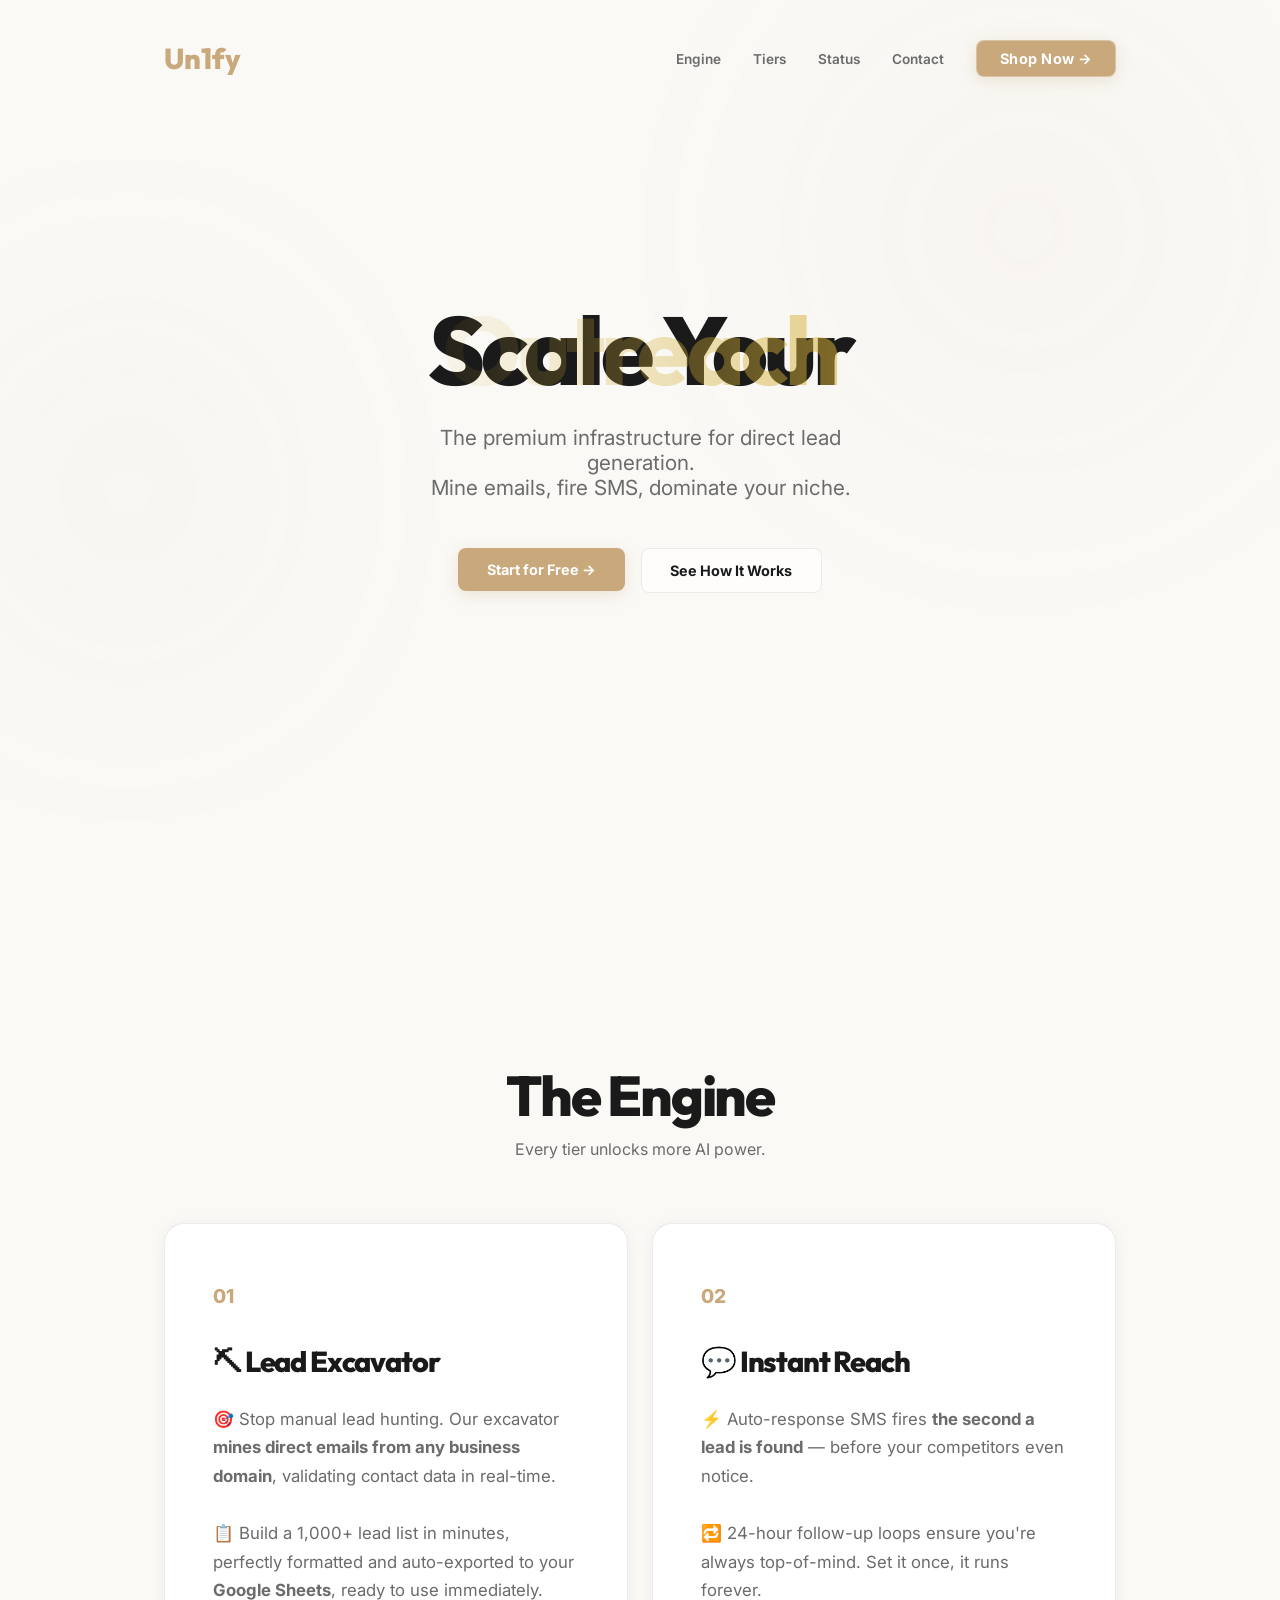
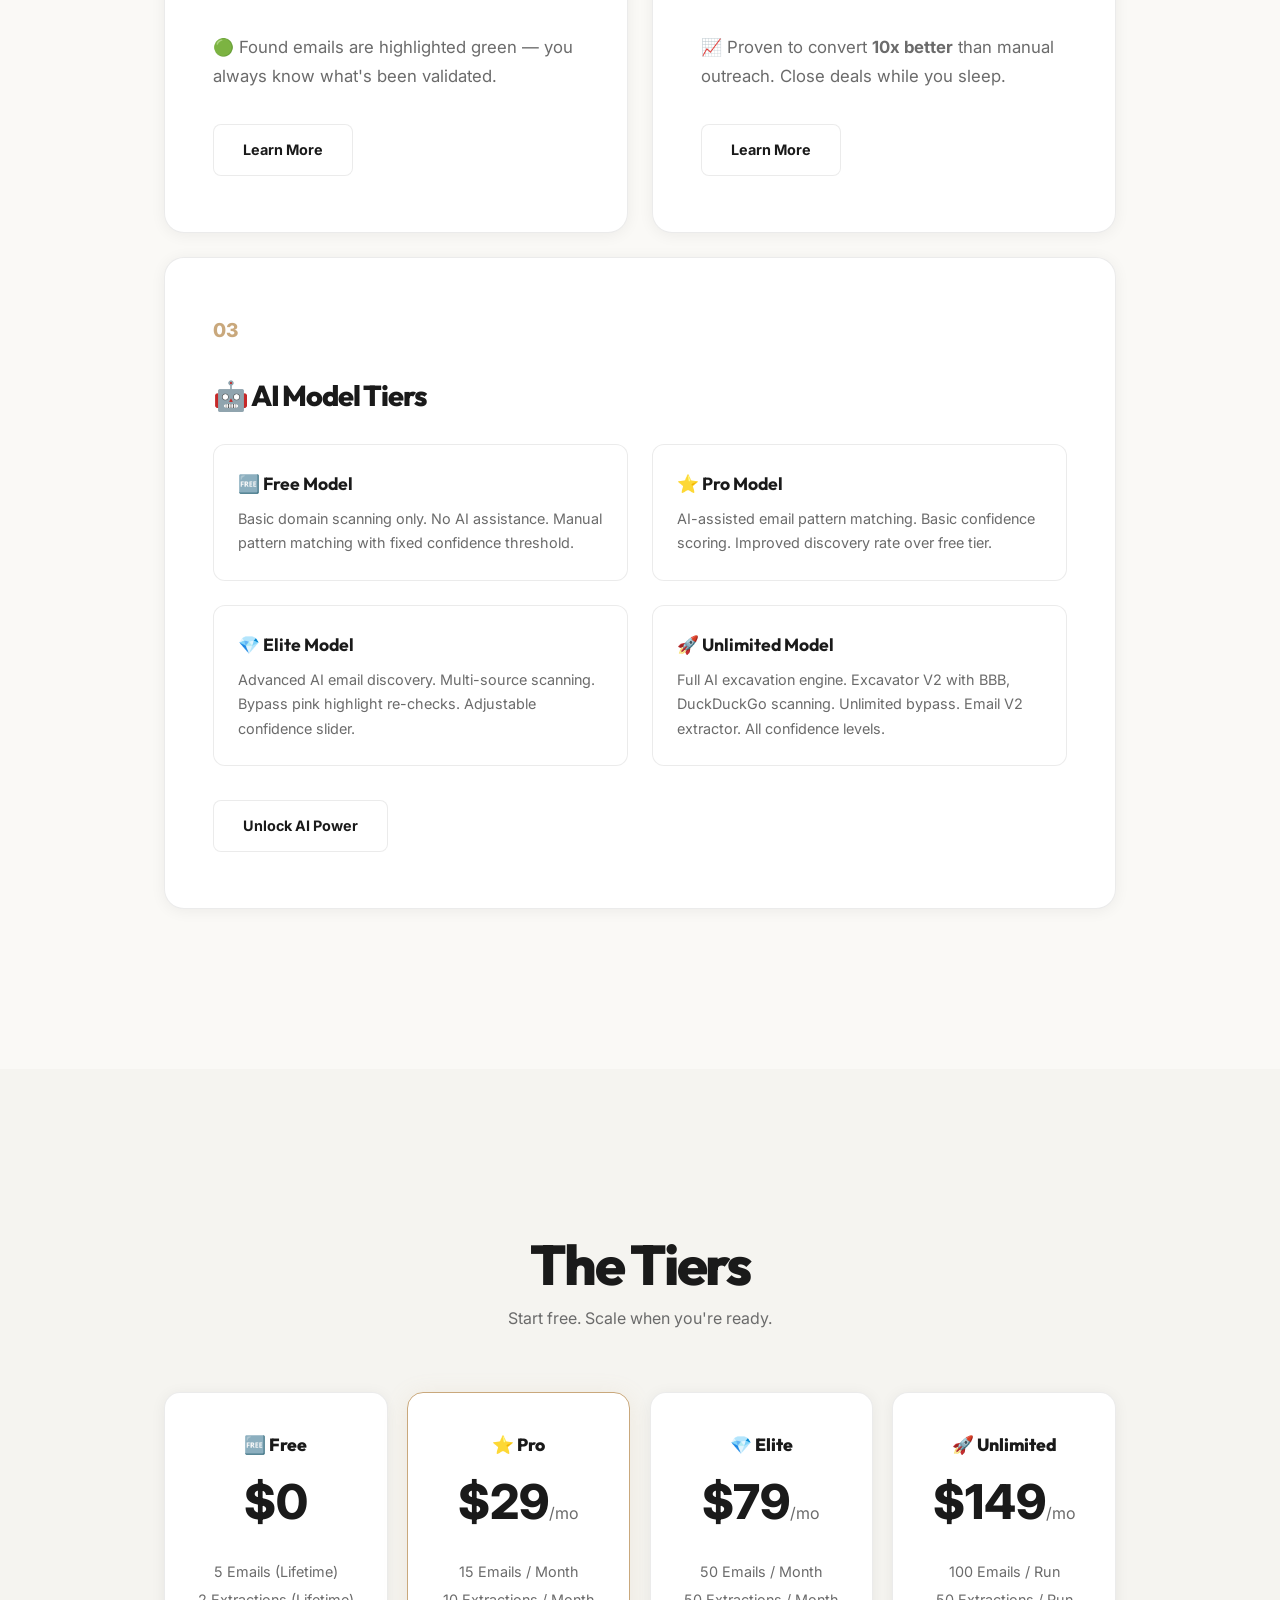
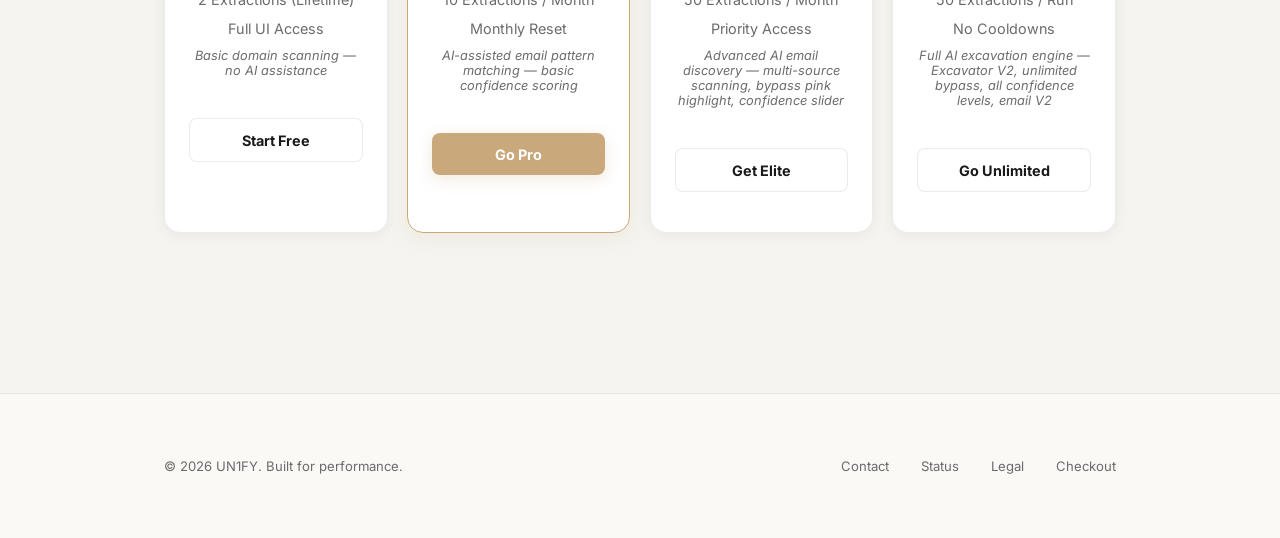
==== commit 1f66e85e: "Add files via upload" ====
--- a/index.html
+++ b/index.html
@@ -45,41 +45,41 @@
         </div>
     </nav>
 
-            <header class="hero">
-                <div class="container">
-                    <div class="hero-content reveal">
-                        <h1>Scale Your <span class="text-gradient">Outreach</span></h1>
-                        <p>The complete lead generation system for agencies and sales teams.<br>Discover verified contacts, automate follow-ups, and close more deals.</p>
-                        <div class="hero-btns">
-                            <div class="magnetic-wrap">
-                                <a href="checkout.html" class="btn btn-primary magnetic">Get Started Free →</a>
-                            </div>
-                            <div class="magnetic-wrap">
-                                <a href="#features" class="btn btn-outline magnetic">How It Works</a>
-                            </div>
-                        </div>
-                    </div>
-                </div>
-            </header>
+    <header class="hero">
+        <div class="container">
+            <div class="hero-content reveal">
+                <h1>Scale Your <span class="text-gradient">Outreach</span></h1>
+                <p>The premium infrastructure for direct lead generation.<br>Mine emails, fire SMS, dominate your niche.</p>
+                <div class="hero-btns">
+                    <div class="magnetic-wrap">
+                        <a href="checkout.html" class="btn btn-primary magnetic">Start for Free →</a>
+                    </div>
+                    <div class="magnetic-wrap">
+                        <a href="#features" class="btn btn-outline magnetic">See How It Works</a>
+                    </div>
+                </div>
+            </div>
+        </div>
+    </header>
 
     <section id="features" class="features">
         <div class="container">
             <div class="section-header reveal" style="text-align:center; margin-bottom: 4rem;">
-                <h2 style="font-size: 3.5rem; margin-bottom: 0.5rem;">Win More Clients</h2>
-                <p style="color: var(--dim);">Automated outreach that fills your pipeline while you sleep</p>
+                <h2 style="font-size: 3.5rem; margin-bottom: 0.5rem;">The Engine</h2>
+                <p style="color: var(--dim);">Every tier unlocks more AI power.</p>
             </div>
             <div class="feature-grid">
                 <div class="feature-card reveal">
                     <span>01</span>
                     <h3>⛏ Lead Excavator</h3>
-                    <p>Stop chasing leads and start closing deals. Our AI-powered excavator <strong>discovers verified business emails from any domain</strong> and exports them instantly to Google Sheets.<br><br>Build a qualified lead list of 1,000+ prospects in minutes — not hours. Every email is validated in real-time so you know exactly who to contact.<br><br>🟢 Green highlights show validated contacts — never waste time on dead ends again.</p>
-                    <div class="magnetic-wrap" style="margin-top: 1.5rem; display: block;"><a href="#pricing" class="btn btn-outline magnetic">See How It Works</a></div>
+                    <p>🎯 Stop manual lead hunting. Our excavator <strong>mines direct emails from any business domain</strong>, validating contact data in real-time.<br><br>📋 Build a 1,000+ lead list in minutes, perfectly formatted and auto-exported to your <strong>Google Sheets</strong>, ready to use immediately.<br><br>🟢 Found emails are highlighted green — you always know what's been validated.</p>
+                    <div class="magnetic-wrap" style="margin-top: 1.5rem; display: block;"><a href="#pricing" class="btn btn-outline magnetic">Learn More</a></div>
                 </div>
                 <div class="feature-card reveal">
                     <span>02</span>
                     <h3>💬 Instant Reach</h3>
-                    <p>Engage leads the moment they're found — before your competition even knows they exist.<br><br>Auto-response SMS fires <strong>the second a lead is captured</strong>, starting conversations while interest is highest.<br><br>24-hour nurture sequences run automatically, keeping you top-of-mind without lifting a finger.<br><br>Convert <strong>10x more leads</strong> than manual outreach. Close deals while you sleep, travel, or focus on what matters.</p>
-                    <div class="magnetic-wrap" style="margin-top: 1.5rem; display: block;"><a href="#pricing" class="btn btn-outline magnetic">See How It Works</a></div>
+                    <p>⚡ Auto-response SMS fires <strong>the second a lead is found</strong> — before your competitors even notice.<br><br>🔁 24-hour follow-up loops ensure you're always top-of-mind. Set it once, it runs forever.<br><br>📈 Proven to convert <strong>10x better</strong> than manual outreach. Close deals while you sleep.</p>
+                    <div class="magnetic-wrap" style="margin-top: 1.5rem; display: block;"><a href="#pricing" class="btn btn-outline magnetic">Learn More</a></div>
                 </div>
                 <div class="feature-card reveal" style="grid-column: span 2;">
                     <span>03</span>
@@ -87,22 +87,22 @@
                     <div style="display: grid; grid-template-columns: repeat(2, 1fr); gap: 1.5rem; margin-top: 1.5rem;">
                         <div style="background: rgba(255,255,255,0.03); border: 1px solid var(--border); border-radius: 12px; padding: 1.5rem;">
                             <h4 style="font-family: 'Outfit', sans-serif; font-size: 1.1rem; margin-bottom: 0.5rem;">🆓 Free Model</h4>
-                            <p style="font-size: 0.9rem;">Basic domain scanning only. Manual pattern matching with no AI assistance.</p>
+                            <p style="font-size: 0.9rem;">Basic domain scanning only. No AI assistance. Manual pattern matching with fixed confidence threshold.</p>
                         </div>
                         <div style="background: rgba(255,255,255,0.03); border: 1px solid var(--border); border-radius: 12px; padding: 1.5rem;">
                             <h4 style="font-family: 'Outfit', sans-serif; font-size: 1.1rem; margin-bottom: 0.5rem;">⭐ Pro Model</h4>
-                            <p style="font-size: 0.9rem;">AI-assisted email discovery. Improved accuracy over basic scanning.</p>
+                            <p style="font-size: 0.9rem;">AI-assisted email pattern matching. Basic confidence scoring. Improved discovery rate over free tier.</p>
                         </div>
                         <div style="background: rgba(255,255,255,0.03); border: 1px solid var(--border); border-radius: 12px; padding: 1.5rem;">
                             <h4 style="font-family: 'Outfit', sans-serif; font-size: 1.1rem; margin-bottom: 0.5rem;">💎 Elite Model</h4>
-                            <p style="font-size: 0.9rem;">Advanced multi-source AI scanning. Bypass verification, confidence controls, and priority processing.</p>
+                            <p style="font-size: 0.9rem;">Advanced AI email discovery. Multi-source scanning. Bypass pink highlight re-checks. Adjustable confidence slider.</p>
                         </div>
                         <div style="background: rgba(255,255,255,0.03); border: 1px solid var(--border); border-radius: 12px; padding: 1.5rem;">
                             <h4 style="font-family: 'Outfit', sans-serif; font-size: 1.1rem; margin-bottom: 0.5rem;">🚀 Unlimited Model</h4>
-                            <p style="font-size: 0.9rem;">Complete AI excavation suite. Excavator V2 with BBB/DuckDuckGo scanning, unlimited bypass attempts, and Email V2 extraction.</p>
-                        </div>
-                    </div>
-                    <div class="magnetic-wrap" style="margin-top: 1.5rem; display: block;"><a href="#pricing" class="btn btn-outline magnetic">Compare AI Models</a></div>
+                            <p style="font-size: 0.9rem;">Full AI excavation engine. Excavator V2 with BBB, DuckDuckGo scanning. Unlimited bypass. Email V2 extractor. All confidence levels.</p>
+                        </div>
+                    </div>
+                    <div class="magnetic-wrap" style="margin-top: 1.5rem; display: block;"><a href="#pricing" class="btn btn-outline magnetic">Unlock AI Power</a></div>
                 </div>
             </div>
         </div>
@@ -111,8 +111,8 @@
     <section id="pricing" class="pricing">
         <div class="container">
             <div class="section-header reveal" style="text-align:center; margin-bottom: 4rem;">
-                <h2 style="font-size: 3.5rem; margin-bottom: 0.5rem;">Choose Your AI Power</h2>
-                <p style="color: var(--dim);">Each tier unlocks greater automation capabilities</p>
+                <h2 style="font-size: 3.5rem; margin-bottom: 0.5rem;">The Tiers</h2>
+                <p style="color: var(--dim);">Start free. Scale when you're ready.</p>
             </div>
             <div class="pricing-grid">
                 <div class="pricing-card reveal">
@@ -125,7 +125,6 @@
                         <li style="color: var(--dim); font-style: italic; font-size: 0.8rem; margin-top: 0.5rem;">Basic domain scanning — no AI assistance</li>
                     </ul>
                     <a href="checkout.html?plan=free" class="btn btn-outline" style="display:block; text-align:center;">Start Free</a>
-                    <div class="effect-container"></div>
                 </div>
                 <div class="pricing-card featured reveal">
                     <div class="tier">⭐ Pro</div>
@@ -137,9 +136,6 @@
                         <li style="color: var(--dim); font-style: italic; font-size: 0.8rem; margin-top: 0.5rem;">AI-assisted email pattern matching — basic confidence scoring</li>
                     </ul>
                     <a href="checkout.html?plan=pro" class="btn btn-primary" style="display:block; text-align:center;">Go Pro</a>
-                    <div class="effect-container">
-                        <div class="star-effect"></div>
-                    </div>
                 </div>
                 <div class="pricing-card reveal">
                     <div class="tier">💎 Elite</div>
@@ -151,9 +147,6 @@
                         <li style="color: var(--dim); font-style: italic; font-size: 0.8rem; margin-top: 0.5rem;">Advanced AI email discovery — multi-source scanning, bypass pink highlight, confidence slider</li>
                     </ul>
                     <a href="checkout.html?plan=elite" class="btn btn-outline" style="display:block; text-align:center;">Get Elite</a>
-                    <div class="effect-container">
-                        <div class="gem-effect"></div>
-                    </div>
                 </div>
                 <div class="pricing-card reveal">
                     <div class="tier">🚀 Unlimited</div>
@@ -165,236 +158,7 @@
                         <li style="color: var(--dim); font-style: italic; font-size: 0.8rem; margin-top: 0.5rem;">Full AI excavation engine — Excavator V2, unlimited bypass, all confidence levels, email V2</li>
                     </ul>
                     <a href="checkout.html?plan=unlimited" class="btn btn-outline" style="display:block; text-align:center;">Go Unlimited</a>
-                    <div class="effect-container">
-                        <div class="rocket-effect"></div>
-                    </div>
-                </div>
-            </div>
-        </div>
-    </section>>
-                    <ul class="tier-features">
-                        <li>50 Emails / Month</li>
-                        <li>50 Extractions / Month</li>
-                        <li>Priority Access</li>
-                        <li style="color: var(--dim); font-style: italic; font-size: 0.8rem; margin-top: 0.5rem;">Advanced AI email discovery — multi-source scanning, bypass pink highlight, confidence slider</li>
-                    </ul>
-                    <a href="checkout.html?plan=elite" class="btn btn-outline" style="display:block; text-align:center;">Get Elite</a>
-                    <div class="effect-container">
-                        <div class="gem-effect"></div>
-                    </div>
-                </div>
-                <div class="pricing-card reveal">
-                    <div class="tier">🚀 Unlimited</div>
-                    <div class="price">$149<span>/mo</span></div>
-                    <ul class="tier-features">
-                        <li>100 Emails / Run</li>
-                        <li>50 Extractions / Run</li>
-                        <li>No Cooldowns</li>
-                        <li style="color: var(--dim); font-style: italic; font-size: 0.8rem; margin-top: 0.5rem;">Full AI excavation engine — Excavator V2, unlimited bypass, all confidence levels, email V2</li>
-                    </ul>
-                    <a href="checkout.html?plan=unlimited" class="btn btn-outline" style="display:block; text-align:center;">Go Unlimited</a>
-                    <div class="effect-container">
-                        <div class="rocket-effect"></div>
-                    </div>
-                </div>
-            </div>
-        </div>
-    </section>>
-                    <ul class="tier-features">
-                        <li>100 Emails / Run</li>
-                        <li>50 Extractions / Run</li
-                <div class="pricing-card reveal">
-                    <div class="tier">💎 Elite</div>
-                    <div class="price">$79<span>/mo</span></div>
-                    <ul class="tier-features">
-                        <li>50 Emails / Month</li>
-                        <li>50 Extractions / Month</li>
-                        <li>Priority Access</li>
-                        <li style="color: var(--dim); font-style: italic; font-size: 0.8rem; margin-top: 0.5rem;">Advanced AI email discovery — multi-source scanning, bypass pink highlight, confidence slider</li>
-                    </ul>
-                    <a href="checkout.html?plan=elite" class="btn btn-outline" style="display:block; text-align:center;">Get Elite</a>
-                    <div class="effect-container">
-                        <div class="gem-effect"></div>
-                    </div>
-                </div>
-                <div class="pricing-card reveal">
-                    <div class="tier">🚀 Unlimited</div>
-                    <div class="price">$149<span>/mo</span></div>
-                    <ul class="tier-features">
-                        <li>100 Emails / Run</li>
-                        <li>50 Extractions / Run</li>
-                        <li>No Cooldowns</li>
-                        <li style="color: var(--dim); font-style: italic; font-size: 0.8rem; margin-top: 0.5rem;">Full AI excavation engine — Excavator V2, unlimited bypass, all confidence levels, email V2</li>
-                    </ul>
-                    <a href="checkout.html?plan=unlimited" class="btn btn-outline" style="display:block; text-align:center;">Go Unlimited</a>
-                    <div class="effect-container">
-                        <div class="rocket-effect"></div>
-                    </div>
-                </div>
-            </div>
-                <div class="pricing-card featured reveal">
-                    <div class="tier">⭐ Pro</div>
-                    <div class="price">$29<span>/mo</span></div>
-                    <ul class="tier-features">
-                        <li>15 Emails / Month</li>
-                        <li>10 Extractions / Month</li>
-                        <li>Monthly Reset</li>
-                        <li style="color: var(--dim); font-style: italic; font-size: 0.8rem; margin-top: 0.5rem;">AI-assisted email pattern matching — basic confidence scoring</li>
-                    </ul>
-                    <a href="checkout.html?plan=pro" class="btn btn-primary" style="display:block; text-align:center;">Go Pro</a>
-                    <div class="effect-container">
-                        <div class="star-effect"></div>
-                    </div>
-                </div>
-                <div class="pricing-card reveal">
-                    <div class="tier">💎 Elite</div>
-                    <div class="price">$79<span>/mo</span></div>
-                    <ul class="tier-features">
-                        <li>50 Emails / Month</li>
-                        <li>50 Extractions / Month</li>
-                        <li>Priority Access</li>
-                        <li style="color: var(--dim); font-style: italic; font-size: 0.8rem; margin-top: 0.5rem;">Advanced AI email discovery — multi-source scanning, bypass pink highlight, confidence slider</li>
-                    </ul>
-                    <a href="checkout.html?plan=elite" class="btn btn-outline" style="display:block; text-align:center;">Get Elite</a>
-                    <div class="effect-container">
-                        <div class="gem-effect"></div>
-                    </div>
-                </div>
-                <div class="pricing-card reveal">
-                    <div class="tier">🚀 Unlimited</div>
-                    <div class="price">$149<span>/mo</span></div>
-                    <ul class="tier-features">
-                        <li>100 Emails / Run</li>
-                        <li>50 Extractions / Run</li>
-                        <li>No Cooldowns</li>
-                        <li style="color: var(--dim); font-style: italic; font-size: 0.8rem; margin-top: 0.5rem;">Full AI excavation engine — Excavator V2, unlimited bypass, all confidence levels, email V2</li>
-                    </ul>
-                    <a href="checkout.html?plan=unlimited" class="btn btn-outline" style="display:block; text-align:center;">Go Unlimited</a>
-                    <div class="effect-container">
-                        <div class="rocket-effect"></div>
-                    </div>
-                </div>
-            </div>
-                <div class="pricing-card featured reveal">
-                    <div class="tier">⭐ Pro</div>
-                    <div class="price">$29<span>/mo</span></div>
-                    <ul class="tier-features">
-                        <li>15 Emails / Month</li>
-                        <li>10 Extractions / Month</li>
-                        <li>Monthly Reset</li>
-                        <li style="color: var(--dim); font-style: italic; font-size: 0.8rem; margin-top: 0.5rem;">AI-assisted email pattern matching — basic confidence scoring</li>
-                    </ul>
-                    <a href="checkout.html?plan=pro" class="btn btn-primary" style="display:block; text-align:center;">Go Pro</a>
-                </div>
-                <div class="pricing-card reveal">
-                    <div class="tier">💎 Elite</div>
-                    <div class="price">$79<span>/mo</span></div>
-                    <ul class="tier-features">
-                        <li>50 Emails / Month</li>
-                        <li>50 Extractions / Month</li>
-                        <li>Priority Access</li>
-                        <li style="color: var(--dim); font-style: italic; font-size: 0.8rem; margin-top: 0.5rem;">Advanced AI email discovery — multi-source scanning, bypass pink highlight, confidence slider</li>
-                    </ul>
-                    <a href="checkout.html?plan=elite" class="btn btn-outline" style="display:block; text-align:center;">Get Elite</a>
-                </div>
-                <div class="pricing-card reveal">
-                    <div class="tier">🚀 Unlimited</div>
-                    <div class="price">$149<span>/mo</span></div>
-                    <ul class="tier-features">
-                        <li>100 Emails / Run</li>
-                        <li>50 Extractions / Run</li>
-                        <li>No Cooldowns</li>
-                        <li style="color: var(--dim); font-style: italic; font-size: 0.8rem; margin-top: 0.5rem;">Full AI excavation engine — Excavator V2, unlimited bypass, all confidence levels, email V2</li>
-                    </ul>
-                    <a href="checkout.html?plan=unlimited" class="btn btn-outline" style="display:block; text-align:center;">Go Unlimited</a>
-                </div>
-                <div class="pricing-card featured reveal">
-                    <div class="tier">⭐ Pro</div>
-                    <div class="price">$29<span>/mo</span></div>
-                    <ul class="tier-features">
-                        <li>15 Emails / Month</li>
-                        <li>10 Extractions / Month</li>
-                        <li>Monthly Reset</li>
-                        <li style="color: var(--dim); font-style: italic; font-size: 0.8rem; margin-top: 0.5rem;">AI-assisted email pattern matching — basic confidence scoring</li>
-                    </ul>
-                    <a href="checkout.html?plan=pro" class="btn btn-primary" style="display:block; text-align:center;">Go Pro</a>
-                </div>
-                <div class="pricing-card reveal">
-                    <div class="tier">💎 Elite</div>
-                    <div class="price">$79<span>/mo</span></div>
-                    <ul class="tier-features">
-                        <li>50 Emails / Month</li>
-                        <li>50 Extractions / Month</li>
-                        <li>Priority Access</li>
-                        <li style="color: var(--dim); font-style: italic; font-size: 0.8rem; margin-top: 0.5rem;">Advanced AI email discovery — multi-source scanning, bypass pink highlight, confidence slider</li>
-                    </ul>
-                    <a href="checkout.html?plan=elite" class="btn btn-outline" style="display:block; text-align:center;">Get Elite</a>
-                </div>
-                <div class="pricing-card reveal">
-                    <div class="tier">🚀 Unlimited</div>
-                    <div class="price">$149<span>/mo</span></div>
-                    <ul class="tier-features">
-                        <li>100 Emails / Run</li>
-                        <li>50 Extractions / Run</li>
-                        <li>No Cooldowns</li>
-                        <li style="color: var(--dim); font-style: italic; font-size: 0.8rem; margin-top: 0.5rem;">Full AI excavation engine — Excavator V2, unlimited bypass, all confidence levels, email V2</li>
-                    </ul>
-                    <a href="checkout.html?plan=unlimited" class="btn btn-outline" style="display:block; text-align:center;">Go Unlimited</a>
-                </div>
-                <div class="pricing-card featured reveal">
-                    <div class="tier">⭐ Pro</div>
-                    <div class="price">$29<span>/mo</span></div>
-                    <ul class="tier-features">
-                        <li>15 Emails / Month</li>
-                        <li>10 Extractions / Month</li>
-                        <li>Monthly Reset</li>
-                        <li style="color: var(--dim); font-style: italic; font-size: 0.8rem; margin-top: 0.5rem;">AI-assisted email pattern matching — basic confidence scoring</li>
-                    </ul>
-                    <a href="checkout.html?plan=pro" class="btn btn-primary" style="display:block; text-align:center;">Go Pro</a>
-                </div>
-                <div class="pricing-card reveal">
-                    <div class="tier">💎 Elite</div>
-                    <div class="price">$79<span>/mo</span></div>
-                    <ul class="tier-features">
-                        <li>50 Emails / Month</li>
-                        <li>50 Extractions / Month</li>
-                        <li>Priority Access</li>
-                        <li style="color: var(--dim); font-style: italic; font-size: 0.8rem; margin-top: 0.5rem;">Advanced AI email discovery — multi-source scanning, bypass pink highlight, confidence slider</li>
-                    </ul>
-                    <a href="checkout.html?plan=elite" class="btn btn-outline" style="display:block; text-align:center;">Get Elite</a>
-                </div>
-                <div class="pricing-card reveal">
-                    <div class="tier">🚀 Unlimited</div>
-                    <div class="price">$149<span>/mo</span></div>
-                    <ul class="tier-features">
-                        <li>100 Emails / Run</li>
-                        <li>50 Extractions / Run</li>
-                        <li>No Cooldowns</li>
-                        <li style="color: var(--dim); font-style: italic; font-size: 0.8rem; margin-top: 0.5rem;">Full AI excavation engine — Excavator V2, unlimited bypass, all confidence levels, email V2</li>
-                    </ul>
-                    <a href="checkout.html?plan=unlimited" class="btn btn-outline" style="display:block; text-align:center;">Go Unlimited</a>
-                </div>
-                <div class="pricing-card featured reveal">
-                    <div class="tier">⭐ Pro</div>
-                    <div class="price">$29<span>/mo</span></div>
-                    <ul class="tier-features">
-                        <li>15 Emails / Month</li>
-                        <li>10 Extractions / Month</li>
-                        <li>Monthly Reset</li>
-                        <li style="color: var(--dim); font-style: italic; font-size: 0.8rem; margin-top: 0.5rem;">AI-assisted email pattern matching — basic confidence scoring</li>
-                    </ul>
-                    <a href="checkout.html?plan=pro" class="btn btn-primary" style="display:block; text-align:center;">Go Pro</a>
-                </div>
-                <div class="pricing-card reveal">
-                    <div class="tier">💎 Elite</div>
-                    <div class="price">$79<span>/mo</span></div>
-                    <ul class="tier-features">
-                        <li>50 Emails / Month</li>
-                        <li>50 Extractions / Month</li>
-                        <li>Priority Access</li>
-                        <li style="color: var(--dim); font-style: italic; font-size: 0.8rem; margin-top: 0.5rem;">Advanced AI email discovery — multi-source scanning, bypass pink highlight, confidence slider</li>
-                    </ul>
-                    <a href="checkout.html?plan=elite" class="btn btn-outline" style="display:block; text-align:center;">Get Elite</a>
+                </div>
             </div>
         </div>
     </section>
--- a/style.css
+++ b/style.css
@@ -11,8 +11,6 @@
     --card-bg: #ffffff;
     --shadow: rgba(0, 0, 0, 0.06);
     --shadow-lg: rgba(0, 0, 0, 0.1);
-    --beige: #f8f4e9;
-    --beige-dim: rgba(248, 244, 233, 0.3);
 }
 
 * { margin: 0; padding: 0; box-sizing: border-box; }
@@ -208,15 +206,27 @@
 }
 
 .hero-content h1 { font-size: 6rem; line-height: 0.9; margin-bottom: 2rem; position: relative; }
+.hero-content h1 span {
+    background: linear-gradient(180deg, #1a1a1a 0%, #4b4b4b 100%);
+    -webkit-background-clip: text;
+    background-clip: text;
+    -webkit-text-fill-color: transparent;
+    position: relative;
+}
+
+/* Gold gradient shine effect for Outreach text */
 .hero-content h1 .text-gradient {
-    background: linear-gradient(90deg, transparent, rgba(201, 168, 124, 0.8), transparent);
+    background: linear-gradient(90deg, transparent, rgba(212, 175, 55, 0.6), transparent);
     background-size: 200% 100%;
     -webkit-background-clip: text;
     background-clip: text;
     -webkit-text-fill-color: transparent;
     animation: shine 3s linear infinite;
-    position: relative;
-    display: inline-block;
+    position: absolute;
+    top: 0;
+    left: 0;
+    width: 100%;
+    height: 100%;
 }
 
 @keyframes shine {
@@ -228,7 +238,7 @@
     }
 }
 
-/* Enhanced pulse effect for Un1fy */
+/* Enhanced pulse effect for Un1fy logo */
 .logo-pulse {
     display: inline-block;
     animation: logo-breathe 3s ease-in-out infinite;
@@ -249,12 +259,6 @@
         transform: scale(1.03); 
         color: #b8956a; 
     }
-}
-
-@keyframes gradientShift {
-    0% { background-position: 0% 50%; }
-    50% { background-position: 100% 50%; }
-    100% { background-position: 0% 50%; }
 }
 .hero-content p { font-size: 1.3rem; color: var(--dim); margin: 0 auto 3rem; max-width: 500px; }
 
@@ -294,206 +298,6 @@
     gap: 1.2rem;
     padding: 1.5rem;
     margin: -1.5rem;
-    position: relative;
-    z-index: 1;
-}
-
-.pricing-card {
-    background: var(--card-bg);
-    border: 1px solid var(--border);
-    padding: 2.5rem 1.5rem;
-    border-radius: 16px;
-    text-align: center;
-    transition: border-color 0.3s ease, box-shadow 0.45s ease;
-    position: relative;
-    z-index: 1;
-    box-shadow: 0 2px 15px var(--shadow);
-    overflow: visible;
-}
-
-.pricing-card:hover {
-    border-color: var(--accent);
-    box-shadow: 0 20px 50px var(--shadow-lg);
-}
-
-.pricing-card.featured { 
-    border-color: var(--accent); 
-    box-shadow: 0 4px 25px rgba(201, 168, 124, 0.15);
-}
-
-.pricing-card .effect-container {
-    position: absolute;
-    bottom: 20px;
-    left: 20px;
-    width: 60px;
-    height: 60px;
-    pointer-events: none;
-    z-index: 5;
-    overflow: visible;
-}
-
-/* Star Effect - Rotating Glowing Star */
-.pricing-card .star-effect {
-    position: absolute;
-    top: 50%;
-    left: 50%;
-    width: 0;
-    height: 0;
-    transform: translate(-50%, -50%);
-}
-
-.pricing-card .star-effect::before {
-    content: "";
-    position: absolute;
-    top: -50%;
-    left: -50%;
-    width: 200%;
-    height: 200%;
-    background-image: repeating-linear-gradient(
-        0deg,
-        transparent,
-        transparent 1px,
-        rgba(201, 168, 124, 0.3) 1px,
-        rgba(201, 168, 124, 0.3) 2px
-    );
-    animation: starRotate 3s linear infinite;
-    opacity: 0;
-    filter: drop-shadow(0 0 8px rgba(201, 168, 124, 0.7));
-    mask-image: repeating-conic-gradient(
-        from 0deg,
-        #0000 0% 25%,
-        #000 25% 50%
-    );
-    mask-size: 200% 200%;
-}
-
-@keyframes starRotate {
-    0% { transform: translate(-50%, -50%) rotate(0deg); }
-    100% { transform: translate(-50%, -50%) rotate(360deg); }
-}
-
-/* Gem Effect - 3D Spinning Diamond */
-.pricing-card .gem-effect {
-    position: absolute;
-    top: 50%;
-    left: 50%;
-    width: 0;
-    height: 0;
-    transform: translate(-50%, -50%);
-    perspective: 1000px;
-}
-
-.pricing-card .gem-effect::before {
-    content: "";
-    position: absolute;
-    inset: 0;
-    margin: auto;
-    width: 40px;
-    height: 40px;
-    background: linear-gradient(45deg, var(--accent), #e8d5b7, var(--accent));
-    clip-path: polygon(50% 0%, 100% 50%, 50% 100%, 0% 50%);
-    transform: rotateX(45deg) rotateZ(45deg);
-    animation: gemSpin 2s ease-in-out infinite;
-    box-shadow: 
-        0 4px 8px rgba(0,0,0,0.2),
-        inset 0 0 10px rgba(255,255,255,0.3),
-        0 0 0 1px rgba(255,255,255,0.1);
-}
-
-@keyframes gemSpin {
-    0% { transform: translate(-50%, -50%) rotateX(45deg) rotateZ(0deg); }
-    50% { transform: translate(-50%, -50%) rotateX(45deg) rotateZ(180deg); }
-    100% { transform: translate(-50%, -50%) rotateX(45deg) rotateZ(360deg); }
-}
-
-/* Rocket Effect - Diagonal Launch with Trail */
-.pricing-card .rocket-effect {
-    position: absolute;
-    top: 100%;
-    left: 0;
-    width: 0;
-    height: 0;
-    transform: translateX(-50%);
-}
-
-.pricing-card .rocket-effect::before {
-    content: "";
-    position: absolute;
-    bottom: 0;
-    left: 50%;
-    width: 12px;
-    height: 20px;
-    background: linear-gradient(to top, var(--accent), #e8d5b7, var(--accent));
-    border-radius: 4px 4px 2px 2px;
-    transform: translateX(-50%);
-    animation: rocketLaunch 2s ease-out forwards;
-    box-shadow: 0 0 10px rgba(201, 168, 124, 0.5);
-}
-
-.pricing-card .rocket-effect::after {
-    content: "";
-    position: absolute;
-    bottom: -8px;
-    left: 50%;
-    width: 4px;
-    height: 8px;
-    background: var(--accent);
-    transform: translateX(-50%);
-    opacity: 0.7;
-    animation: rocketFlame 0.5s ease-in-out infinite alternate;
-}
-
-/* Rocket Trail Shadow */
-.pricing-card .rocket-effect::before {
-    box-shadow: 
-        0 0 10px rgba(201, 168, 124, 0.5),
-        0 0 20px rgba(201, 168, 124, 0.3),
-        0 0 30px rgba(201, 168, 124, 0.2);
-}
-
-@keyframes rocketLaunch {
-    0% {
-        opacity: 0;
-        transform: translateX(-50%) translateY(0) scale(0.5);
-    }
-    30% {
-        opacity: 1;
-        transform: translateX(-50%) translateY(-100px) scale(0.8);
-    }
-    100% {
-        opacity: 0;
-        transform: translateX(100%) translateY(-300px) scale(1.2);
-    }
-}
-
-@keyframes rocketFlame {
-    0% { height: 6px; opacity: 0.6; }
-    100% { height: 10px; opacity: 0.9; }
-}
-
-/* ── Reveal Animations ── */
-.reveal { opacity: 0; transform: translateY(30px); transition: 1.2s cubic-bezier(0.2, 1, 0.3, 1); }
-.reveal.active { opacity: 1; transform: translateY(0); }
-
-/* ── Background Accents ── */
-.accent-glow {
-    position: fixed;
-    width: 50vw; height: 50vw;
-    background: radial-gradient(circle, var(--accent) 0%, transparent 75%);
-    opacity: 0.06;
-    filter: blur(120px);
-    pointer-events: none;
-}
-
-/* ── Responsive ── */
-@media (max-width: 900px) {
-    .pricing-grid { grid-template-columns: repeat(2, 1fr); }
-    .hero-content h1 { font-size: 4rem; }
-    .feature-grid { grid-template-columns: 1fr; }
-}
-@media (max-width: 600px) {
-    .pricing-grid { grid-template-columns: 1fr; }
-    .hero-content h1 { font-size: 3rem; }
 }
 
 .pricing-card {
@@ -508,7 +312,6 @@
     position: relative;
     z-index: 1;
     box-shadow: 0 2px 15px var(--shadow);
-    overflow: visible;
 }
 
 .pricing-card:hover {
@@ -518,145 +321,14 @@
     box-shadow: 0 20px 50px var(--shadow-lg);
 }
 
-.pricing-card.featured { 
-    border-color: var(--accent); 
-    box-shadow: 0 4px 25px rgba(201, 168, 124, 0.15);
-}
-
-.pricing-card .effect-container {
-    position: absolute;
-    bottom: -20px;
-    left: 50%;
-    transform: translateX(-50%);
-    width: 60px;
-    height: 60px;
-    pointer-events: none;
-    z-index: 5;
-}
-
-.pricing-card .star-effect {
-    position: absolute;
-    top: 50%;
-    left: 50%;
-    width: 0;
-    height: 0;
-    transform: translate(-50%, -50%) rotate(0deg);
-}
-
-.pricing-card .star-effect::before,
-.pricing-card .star-effect::after {
-    content: "";
-    position: absolute;
-    top: -10px;
-    left: -10px;
-    width: 20px;
-    height: 20px;
-    background: linear-gradient(135deg, var(--accent), #e8d5b7);
-    clip-path: polygon(50% 0%, 61% 35%, 98% 35%, 68% 57%, 79% 91%, 50% 70%, 21% 91%, 32% 57%, 2% 35%, 39% 35%);
-    transform-origin: center;
-    opacity: 0;
-    animation: starPulse 0.6s ease-out forwards;
-}
-
-.pricing-card .star-effect::after {
-    transform: rotate(30deg);
-}
-
-.pricing-card .gem-effect {
-    position: absolute;
-    top: 50%;
-    left: 50%;
-    width: 20px;
-    height: 20px;
-    transform: translate(-50%, -50%) rotate(0deg);
-    background: linear-gradient(135deg, var(--accent), #e8d5b7);
-    clip-path: polygon(50% 0%, 60% 20%, 100% 20%, 75% 100%, 25% 100%, 0% 20%, 40% 20%);
-    box-shadow: 0 4px 8px rgba(0,0,0,0.2);
-    opacity: 0;
-    animation: gemSpin 1s ease-out forwards;
-}
-
-.pricing-card .rocket-effect {
-    position: absolute;
-    top: 100%;
-    left: 50%;
-    width: 24px;
-    height: 40px;
-    transform: translateX(-50%);
-    background: linear-gradient(to top, var(--accent), #e8d5b7);
-    border-radius: 4px 4px 2px 2px;
-    opacity: 0;
-}
-
-.pricing-card .rocket-effect::before {
-    content: "";
-    position: absolute;
-    top: 100%;
-    left: 50%;
-    width: 0;
-    height: 0;
-    border-left: 6px solid transparent;
-    border-right: 6px solid transparent;
-    border-top: 8px solid var(--accent);
-    transform: translateX(-50%);
-}
-
-.pricing-card .rocket-effect::after {
-    content: "";
-    position: absolute;
-    bottom: -8px;
-    left: 50%;
-    width: 4px;
-    height: 8px;
-    background: var(--accent);
-    transform: translateX(-50%);
-    opacity: 0.7;
-}
-
-@keyframes starPulse {
-    0% { 
-        opacity: 0;
-        transform: translate(-50%, -50%) rotate(0deg) scale(0.5);
-    }
-    50% {
-        opacity: 1;
-        transform: translate(-50%, -50%) rotate(0deg) scale(1.2);
-    }
-    100% {
-        opacity: 0;
-        transform: translate(-50%, -50%) rotate(0deg) scale(0.8);
-    }
-}
-
-@keyframes gemSpin {
-    0% {
-        opacity: 0;
-        transform: translate(-50%, -50%) rotate(0deg) scale(0.5);
-    }
-    50% {
-        opacity: 1;
-        transform: translate(-50%, -50%) rotate(180deg) scale(1.1);
-    }
-    100% {
-        opacity: 0;
-        transform: translate(-50%, -50%) rotate(360deg) scale(0.8);
-    }
-}
-
-@keyframes rocketLaunch {
-    0% {
-        opacity: 0;
-        transform: translateX(-50%) translateY(0);
-    }
-    50% {
-        opacity: 1;
-        transform: translateX(-50%) translateY(-30px);
-    }
-    100% {
-        opacity: 0;
-        transform: translateX(-50%) translateY(-100px);
-    }
-}
+.pricing-card.featured { border-color: var(--accent); box-shadow: 0 4px 25px rgba(201, 168, 124, 0.15); }
+
+.pricing-card .tier { font-family: 'Outfit', sans-serif; font-size: 1.1rem; font-weight: 800; margin-bottom: 1rem; }
+.price { font-size: 3rem; font-weight: 800; margin-bottom: 2rem; }
+.price span { font-size: 1rem; color: var(--dim); font-weight: 400; }
+
+.tier-features { list-style: none; margin-bottom: 2.5rem; }
+.tier-features li { margin-bottom: 0.7rem; color: var(--dim); font-size: 0.9rem; }
 
 /* ── Reveal Animations ── */
 .reveal { opacity: 0; transform: translateY(30px); transition: 1.2s cubic-bezier(0.2, 1, 0.3, 1); }
